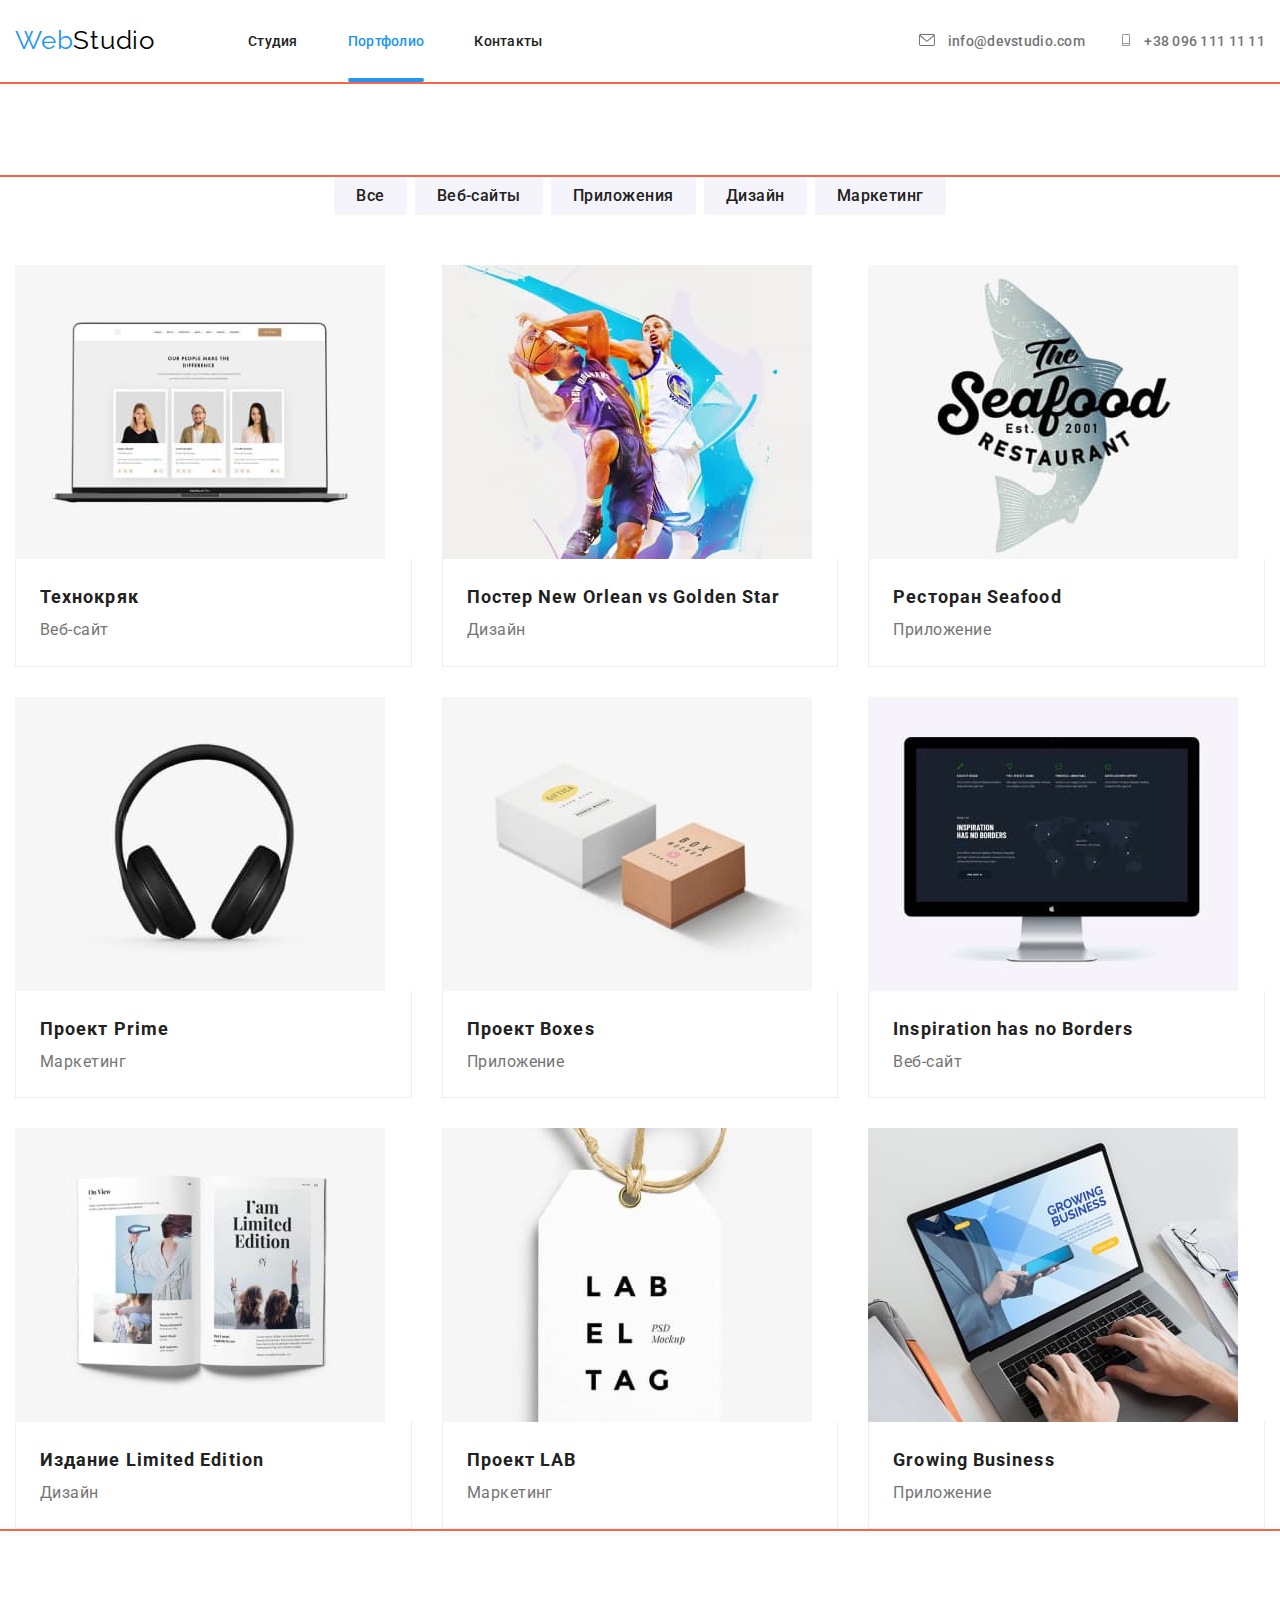
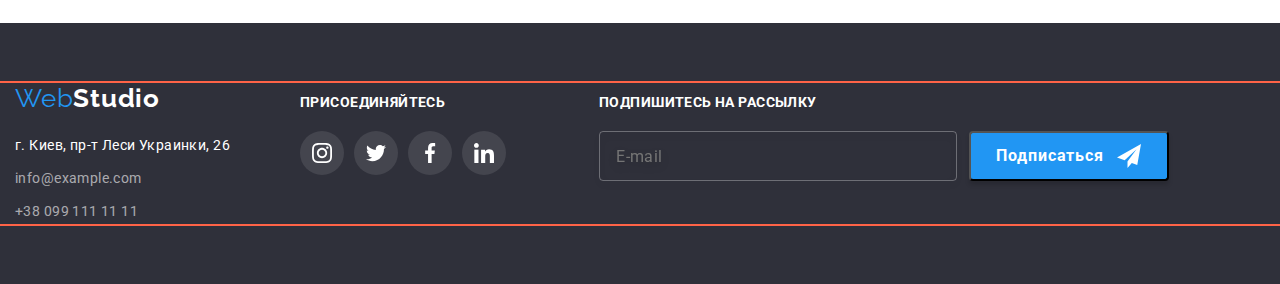
==== portfolio.html @ 78e44c78 "моб наша команда" ====
<!DOCTYPE html>
<html lang="ru">

<head>
    <meta charset="UTF-8">
    <meta http-equiv="X-UA-Compatible" content="IE=edge">
    <meta name="viewport" content="width=device-width, initial-scale=1.0">
    <title>Document</title>
    <link rel="preconnect" href="https://fonts.googleapis.com">
    <link rel="preconnect" href="https://fonts.gstatic.com" crossorigin>
    <link
        href="https://fonts.googleapis.com/css2?family=Raleway:wght@700&family=Roboto:wght@400;500;700;900&display=swap"
        rel="stylesheet">
    <link rel="stylesheet"
        href="https://cdnjs.cloudflare.com/ajax/libs/modern-normalize/1.1.0/modern-normalize.min.css">
    <link rel="stylesheet" href="./css/main.min.css">
</head>

<body>
    <!--Шапка с элементами навигации-->
    <header class="header">
        <!-----------------Шапка с элементами навигации-------------->
        <nav class="container">
            <a href="./index.html" class="logo-web header__logo-web link">Web<span
                    class="logo-studio header__logo-studio">Studio</span></a>
            <ul class="nav-menu list">
                <li class="nav-menu__item">
                    <a href="./index.html" class="nav-menu__link link">Студия</a>
                </li>
                <li class="nav-menu__item">
                    <a href="./portfolio.html" class="nav-menu__link link current">Портфолио</a>
                </li>
                <li class="nav-menu__item">
                    <a href="" class="nav-menu__link link">Контакты</a>
                </li>
            </ul>
    
            <div class="header-contacts">
    
                <a href="mailto:info@devstudio.com" class="header-contacts__mail link">
                    <svg class="header-contacts__icon" width="16" height="12">
                        <use href="./images/icons/symbol-defs.svg#icon-envelope">
                        </use>
                    </svg>
                    info@devstudio.com
                </a>
    
                <a href="tel:+380961111111" class="header-contacts__phone link">
                    <svg class="header-contacts__icon" width="16" height="12">
                        <use href="./images/icons/symbol-defs.svg#icon-phone-header">
                        </use>
                    </svg>+38 096 111 11 11
                </a>
            </div>
        </nav>
    
    </header>
    <main>
        <!-- Скрытый заголовок страницы portfolio -->
        <!-- <h1 class="portfolio-title"></h1> -->
        <!--Кнопки фильтров-->        
        <section class="portfolio">
            <div class="container">            
            <!-- Скрытый заголовок -->
            <!-- <h1 class="portfolio-title"></h1> -->
            <ul class="filter-buttons list">
                <li class="item"> <button class="filter-button" type="button">Все</button>
                </li>
                <li class="item">
                    <button class="filter-button" type="button">Веб-сайты</button>
                </li>
                <li class="item">
                    <button class="filter-button" type="button">Приложения</button>
                </li>
                <li class="item">
                    <button class="filter-button" type="button">Дизайн</button>
                </li>
                <li class="item">
                    <button class="filter-button" type="button">Маркетинг</button>
                </li>
            </ul>           
            <!-- Скрытый заголовок  -->
            <h1 class="portfolio-title"></h1>
            <ul class="our-projects list">
                <li class="item">
                    <div class="our-projects-wrap">
                        <a href=""><img class="image-of-project" src="./images/our-projects/project-1.jpg" alt="веб-сайт технокряк" width="370"
                            height="294"></a>
                        <p class="our-projects-cover-text">Ресурс предлагает комплексные предложения с разным уровнем функционала и сервисов. Все это позволит посетителю получить
                        исчерпывающие сведения о компании или частном лице.</p>    
                    </div>
                    <div class="project-sign">
                        <p class="our-project-name">Технокряк</p>
                        <p class="our-project-id">Веб-сайт</p>
                    </div>

                </li>
                <li class="item">
                    <div class="our-projects-wrap">
                    <a href=""><img class="image-of-project" src="./images/our-projects/project-2.jpg" alt="постер раздел дизайн" width="370"
                            height="294"></a>
                            <p class="our-projects-cover-text">Ресурс предлагает комплексные предложения с разным уровнем функционала и сервисов. Все это позволит посетителю получить
                        исчерпывающие сведения о компании или частном лице.</p>    
                    </div>
                    <div class="project-sign">
                        <p class="our-project-name">Постер New Orlean vs Golden Star</p>
                        <p class="our-project-id">Дизайн</p>
                    </div>

                </li>
                <li class="item">
                    <div class="our-projects-wrap">
                    <a href=""><img class="image-of-project" src="./images/our-projects/project-3.jpg" alt="ресторан си фуд раздел приложение"
                            width="370" height="294"></a>
                            <p class="our-projects-cover-text">Ресурс предлагает комплексные предложения с разным уровнем функционала и сервисов. Все это позволит посетителю получить
                        исчерпывающие сведения о компании или частном лице.</p>    
                    </div>
                    <div class="project-sign">
                        <p class="our-project-name">Ресторан Seafood</p>
                        <p class="our-project-id">Приложение</p>
                    </div>
                </li>
                <li class="item">
                    <div class="our-projects-wrap">
                    <a href=""><img class="image-of-project" src="./images/our-projects/project-4.jpg" alt="проект прайм раздел маркетинг"
                            width="370" height="294"></a>
                            <p class="our-projects-cover-text">Ресурс предлагает комплексные предложения с разным уровнем функционала и сервисов. Все это позволит посетителю получить
                        исчерпывающие сведения о компании или частном лице.</p>    
                    </div>
                    <div class="project-sign">
                        <p class="our-project-name">Проект Prime</p>
                        <p class="our-project-id">Маркетинг</p>
                    </div>

                </li>
                <li class="item">
                    <div class="our-projects-wrap">
                    <a href=""><img class="image-of-project" src="./images/our-projects/project-5.jpg" alt="проект боксез раздел приложение"
                            width="370" height="294"></a>
                            <p class="our-projects-cover-text">Ресурс предлагает комплексные предложения с разным уровнем функционала и сервисов. Все это позволит посетителю получить
                        исчерпывающие сведения о компании или частном лице.</p>    
                    </div>
                    <div class="project-sign">
                        <p class="our-project-name">Проект Boxes</p>
                        <p class="our-project-id">Приложение</p>
                    </div>

                </li>
                <li class="item">
                    <div class="our-projects-wrap">
                    <a href=""><img class="image-of-project" src="./images/our-projects/project-6.jpg" alt="вебсайт инпирэйшн хэз но бордерз"
                            width="370" height="294"></a>
                            <p class="our-projects-cover-text">Ресурс предлагает комплексные предложения с разным уровнем функционала и сервисов. Все это позволит посетителю получить
                        исчерпывающие сведения о компании или частном лице.</p>    
                    </div>
                    <div class="project-sign">
                        <p class="our-project-name">Inspiration has no Borders</p>
                        <p class="our-project-id">Веб-сайт</p>
                    </div>

                </li>
                <li class="item">
                    <div class="our-projects-wrap">
                    <a href=""><img class="image-of-project" src="./images/our-projects/project-7.jpg" alt="издание лимитед эдишн раздел дизайн"
                            width="370" height="294"></a>
                            <p class="our-projects-cover-text">Ресурс предлагает комплексные предложения с разным уровнем функционала и сервисов. Все это позволит посетителю получить
                        исчерпывающие сведения о компании или частном лице.</p>    
                    </div>
                    <div class="project-sign">
                        <p class="our-project-name">Издание Limited Edition</p>
                        <p class="our-project-id">Дизайн</p>
                    </div>

                </li>
                <li class="item">
                    <div class="our-projects-wrap">
                    <a href=""><img class="image-of-project" src="./images/our-projects/project-8.jpg" alt="проект лаб раздел маркетинг"
                            width="370" height="294"></a>
                            <p class="our-projects-cover-text">Ресурс предлагает комплексные предложения с разным уровнем функционала и сервисов. Все это позволит посетителю получить
                        исчерпывающие сведения о компании или частном лице.</p>    
                    </div>
                    <div class="project-sign">
                        <p class="our-project-name">Проект LAB</p>
                        <p class="our-project-id">Маркетинг</p>
                    </div>

                </li>
                <li class="item">
                    <div class="our-projects-wrap">
                    <a href=""><img class="image-of-project" src="./images/our-projects/project-9.jpg" alt="гроуинг бизнес раздел приложение"
                            width="370" height="294"></a>
                            <p class="our-projects-cover-text">Ресурс предлагает комплексные предложения с разным уровнем функционала и сервисов. Все это позволит посетителю получить
                        исчерпывающие сведения о компании или частном лице.</p>    
                    </div>
                    <div class="project-sign">
                        <p class="our-project-name">Growing Business</p>
                        <p class="our-project-id">Приложение</p>
                    </div>
                </li>
            </ul>
            </div>
            
        </section>
    </main>
    <footer>
    <!----------------Подвал---------------------------->
    <div class="footer">
        <div class="container">
            <ul class="footer-list list">
                <li class="first-footer-list">
                    <!-- ЛОГО ФУТЕР -->
                    <a href="./index.html" class="logo-web-footer link">Web<span class="logo-studio-foot">Studio</span></a>
                    <!--Адреса и контакты-->
                    <address class="adress">г. Киев, пр-т Леси Украинки, 26</address>
                    <div class="footer-contacts">
                        <a class="mail link" href="mailto:info@example.com">info@example.com</a>
                        <a class="phone link" href="tel:+380991111111">+38 099 111 11 11</a>
                    </div>
                </li>
                <li class="second-footer-list list">
                    <h3 class="second-footer-list-title">присоединяйтесь</h3>
                    <ul class="our-soc-links-list list">
                        <li class="our-soc-item">
                            <a href="" class="our-soc-link link">
                                <svg class="our-soc-icon" width="20" height="20">
                                    <use href="./images/icons/symbol-defs.svg#icon-instagram-2">
                                    </use>
                                </svg>
                            </a>
                        </li>
                        <li class="our-soc-item">
                            <a href="" class="our-soc-link link">
                                <svg class="our-soc-icon" width="20" height="20">
                                    <use href="./images/icons/symbol-defs.svg#icon-twitter-1">
                                    </use>
                                </svg>
                            </a>
                        </li>
                        <li class="our-soc-item">
                            <a href="" class="our-soc-link link">
                                <svg class="our-soc-icon" width="20" height="20">
                                    <use href="./images/icons/symbol-defs.svg#icon-facebook-1">
                                    </use>
                                </svg>
                            </a>
                        </li>
                        <li class="our-soc-item">
                            <a href="" class="our-soc-link link">
                                <svg class="our-soc-icon" width="20" height="20">
                                    <use href="./images/icons/symbol-defs.svg#icon-linkedin-1">
                                    </use>
                                </svg>
                            </a>
                        </li>
                    </ul>
                </li>
                <li class="email-footer">
                    <form class="form-email-footer">
                        <label class="form-email-footer-field">
                            <span class="form-emeil-label">Подпишитесь на рассылку</span>
                            <input type="e-mail" class="form-emeil-input" name="mail" placeholder="E-mail" />
                        </label>
                    </form>
                </li>
                <li class="submit-footer">
                    <form class="form-submit-footer">
                        <label class="form-submit-footer-lable">
                            <button type="submit" class="form-submit-btn">Подписаться</button>
                            <svg class="form-submit-footer-icon" width="24" height="24">
                                <use href="./images/icons/symbol-defs.svg#icon-icon-send">
                                </use>
                            </svg>
                        </label>
                    </form>
                </li>
    
            </ul>
        </div>
    </div>
    </footer>

    
</body>
        
        </html>
---- css/main.min.css ----
:root{--primary-text-color: #757575;--secondary-text-color: #212121;--tertiary-text-color: #ffffff;--accent-color: #2196f3;--timing-function: cubic-bezier(0.4, 0, 0.2, 1)}body{background-color:#fff;color:var(--primary-text-color);font-family:"Roboto",sans-serif}.list{list-style:none;padding:0px;margin:0px}.link{text-decoration:none}.container{width:100%;padding-left:15px;padding-right:15px;margin:0 auto;outline:2px solid tomato}.header{background-color:var(--tertiary-text-color);border-bottom:1px solid #ececec}.header .container{display:flex;align-items:center}.header__logo-web{padding-bottom:25px;padding-top:24px;color:var(--accent-color);font-family:Raleway;font-weight:700px;font-size:26px;line-height:1.19;letter-spacing:.03em}.header__logo-studio{padding-bottom:25px;padding-top:24px;color:#000;font-family:Raleway;font-weight:700px;font-size:26px;line-height:1.19;letter-spacing:.03em}.nav-menu{display:flex;margin-left:93px;padding-top:32px;padding-bottom:32px}.nav-menu .nav-menu__item:not(:last-child){margin-right:50px}.nav-menu .nav-menu__link{padding-top:32px;padding-bottom:32px}.nav-menu .link.current{color:var(--accent-color)}.nav-menu__link{transition-property:color;transition-duration:250ms;transition-timing-function:var(--timing-function);font-weight:500;font-size:14px;line-height:1.14;letter-spacing:.02em;color:var(--secondary-text-color)}.nav-menu__link:hover,.nav-menu__link:focus{color:var(--accent-color)}.link.current{position:relative}.link.current::after{content:"";position:absolute;display:block;left:0px;bottom:-1px;width:100%;height:4px;background-color:var(--accent-color);border-radius:2px}.header-contacts{margin-left:auto}.header-contacts .header-contacts__mail,.header-contacts .header-contacts__phone{transition-property:color;transition-duration:250ms;transition-timing-function:var(--timing-function);padding-top:32px;padding-bottom:32px;font-weight:500;font-size:14px;line-height:1.14;letter-spacing:.02em;color:var(--primary-text-color)}.header-contacts .header-contacts__mail:hover,.header-contacts .header-contacts__mail:focus,.header-contacts .header-contacts__phone:hover,.header-contacts .header-contacts__phone:focus{color:var(--accent-color)}.header-contacts__mail{margin-right:30px}.header-contacts__icon,.header-phone-icon{margin-right:10px;fill:currentColor}.hero{max-width:1600px;margin:0 auto;padding-top:200px;padding-bottom:200px;text-align:center;background-color:#2f303a;background-image:linear-gradient(rgba(47, 48, 58, 0.4), rgba(47, 48, 58, 0.4)),url(../images/hero/hero-bg.jpg);background-position:center;background-repeat:no-repeat;background-size:cover}.hero__title{color:var(--tertiary-text-color);font-weight:900;font-size:44px;line-height:1.36;letter-spacing:.06em;text-transform:uppercase;margin-top:0px;margin-bottom:30px}.hero__button{transition-property:background-color;transition-duration:250ms;transition-timing-function:var(--timing-function);display:inline-block;padding:10px 32px;background-color:var(--accent-color);color:var(--tertiary-text-color);font-weight:700;font-size:16px;line-height:1.88;cursor:pointer;border:1px solid rgba(0,0,0,0);text-align:center;letter-spacing:.06em;min-width:200px;height:50px;border-radius:4px}.hero__button:hover,.hero__button:focus{background-color:#188ce8}.features{padding-top:94px;padding-bottom:94px}.feature{display:flex;width:270px;height:120px;align-items:center;justify-content:center;background-color:#f5f4fa;border-radius:4px}.features__title{margin-top:0px;margin-bottom:0px}.each-feature__title{color:var(--secondary-text-color);font-weight:700;font-size:14px;line-height:1.14;letter-spacing:.03em;text-transform:uppercase;margin-bottom:10px;margin-top:30px}.features-menu{display:flex}.features-menu .features-menu__item{width:270px}.features-menu .features-menu__item:not(:last-child){margin-right:30px}.each-feature__item{font-size:14px;line-height:1.71;letter-spacing:.03em;margin-bottom:0px;margin-top:0px}.what-are-we-doing{text-align:center;padding-bottom:94px}.what-are-we-doing-title{color:var(--secondary-text-color);font-weight:700;font-size:36px;line-height:1.17;letter-spacing:.03em;margin-top:0px;margin-bottom:50px}.what-are-we-doing-list{display:flex}.what-are-we-doing-list .item:not(:last-child){margin-right:30px}.what-are-we-doing-image{display:block}.what-are-we-doing-wrap{position:relative}.what-are-we-doing-sign{position:absolute;margin-bottom:0px;margin-top:0px;left:0;bottom:0;align-items:center;padding-top:27px;padding-bottom:27px;font-weight:700;font-size:14px;line-height:1.14;text-align:center;letter-spacing:.03em;text-transform:uppercase;background-color:rgba(47,48,58,.8);width:100%;height:70px;color:var(--tertiary-text-color)}.our-team{text-align:center;background-color:#f5f4fa;padding-bottom:60px;padding-top:60px}.our-team-title,.regular-clients-title{color:var(--secondary-text-color);font-weight:700;font-size:28px;line-height:1.18;letter-spacing:.03em;margin-top:0px;margin-bottom:30px}.team-image{display:block;max-width:100%;height:100%;width:100%}.our-team-list .item{box-shadow:0px 1px 3px rgba(0,0,0,.12),0px 1px 1px rgba(0,0,0,.14),0px 2px 1px rgba(0,0,0,.2);border-radius:0px 0px 4px 4px}.our-team-list .item:not(:last-child){margin-bottom:30px}.our-team-sign{padding-top:30px;padding-bottom:24px;background-color:var(--tertiary-text-color);border-radius:0px 0px 4px 4px}.our-team-name{color:var(--secondary-text-color);font-weight:500;font-size:16px;line-height:1.19;letter-spacing:.03em;margin-top:0px;margin-bottom:10px}.our-team-spec{font-size:16px;line-height:1.19;letter-spacing:.03em;margin-top:0px;margin-bottom:9px}.team-spec-soc-list{display:flex;justify-content:center}.team-spec-soc-item+.team-spec-soc-item{margin-left:10px}.team-spec-soc-link{transition-property:background-color;transition-duration:250ms;transition-timing-function:var(--timing-function);display:flex;align-items:center;justify-content:center;width:44px;height:44px;border-radius:50%}.team-spec-soc-link .team-spec-soc-icon{transition-property:fill;transition-duration:250ms;transition-timing-function:var(--timing-function)}.team-spec-soc-icon{fill:#afb1b8}.team-spec-soc-link:hover,.team-spec-soc-link:focus{background-color:var(--accent-color)}.team-spec-soc-link:hover .team-spec-soc-icon,.team-spec-soc-link:hover .team-spec-soc-icon,.team-spec-soc-link:focus .team-spec-soc-icon,.team-spec-soc-link:focus .team-spec-soc-icon{fill:var(--tertiary-text-color)}.regular-clients{text-align:center;padding-bottom:94px;padding-top:94px}.regular-clients-list{display:flex;justify-content:center}.regular-clients-link{transition-property:border-color;transition-duration:250ms;transition-timing-function:var(--timing-function);display:flex;align-items:center;justify-content:center;color:#afb1b8;border:1px solid #afb1b8;border-radius:4px;width:170px;height:92px}.regular-clients-link .regular-clients-icon{transition-property:fill;transition-duration:250ms;transition-timing-function:var(--timing-function)}.regular-clients-item+.regular-clients-item{margin-left:30px}.regular-clients-icon{fill:#afb1b8}.regular-clients-link:hover,.regular-clients-link:focus{cursor:pointer;border-color:var(--accent-color)}.regular-clients-link:hover .regular-clients-icon,.regular-clients-link:hover .regular-clients-icon,.regular-clients-link:focus .regular-clients-icon,.regular-clients-link:focus .regular-clients-icon{fill:var(--accent-color)}.footer{background-color:#2f303a;padding-top:60px;padding-bottom:60px}.footer-list{display:flex}.logo-web-footer{color:var(--accent-color);font-family:Raleway;font-weight:700px;font-size:26px;line-height:1.19;letter-spacing:.03em}.logo-studio-foot{color:var(--tertiary-text-color);font-family:"Raleway";font-weight:700;font-size:26px;line-height:1.19;letter-spacing:.03em}.first-footer-list{margin-right:70px}.adress{color:var(--tertiary-text-color);font-style:normal;font-size:14px;line-height:1.71;letter-spacing:.03em;margin-top:20px;margin-bottom:9px}.footer-contacts{display:flex;flex-direction:column}.footer-contacts .mail,.footer-contacts .phone{transition-property:color;transition-duration:250ms;transition-timing-function:var(--timing-function);font-size:14px;line-height:1.71;letter-spacing:.03em;color:rgba(255,255,255,.6)}.footer-contacts .mail:hover,.footer-contacts .mail:focus,.footer-contacts .phone:hover,.footer-contacts .phone:focus{color:var(--accent-color)}.mail{margin-bottom:9px}.second-footer-list-title{color:var(--tertiary-text-color);font-weight:700;font-size:14px;line-height:1.14;letter-spacing:.03em;text-transform:uppercase;margin-top:12px;margin-bottom:20px}.our-soc-links-list{display:flex}.our-soc-link{transition-property:background-color;transition-duration:250ms;transition-timing-function:var(--timing-function);display:flex;width:44px;height:44px;border-radius:50%;background-color:rgba(255,255,255,.1);align-items:center;justify-content:center}.our-soc-link:hover,.our-soc-link:focus{background-color:var(--accent-color)}.our-soc-item+.our-soc-item{margin-left:10px}.our-soc-icon{fill:var(--tertiary-text-color)}.form-email-footer-field{display:flex;flex-direction:column}.form-emeil-label{font-weight:700;font-size:14px;line-height:1.14;letter-spacing:.03em;text-transform:uppercase;margin-top:12px;margin-left:93px;margin-bottom:20px;color:var(--tertiary-text-color)}.form-emeil-input{margin-left:93px;padding-left:16px;width:358px;height:50px;border:1px solid rgba(255,255,255,.3);font-size:16px;line-height:1.25;align-items:center;letter-spacing:.03em;color:rgba(255,255,255,.6);filter:drop-shadow(0px 4px 4px rgba(0, 0, 0, 0.15));border-radius:4px;background-color:rgba(0,0,0,0)}.form-submit-footer-lable{position:relative;display:flex}.form-submit-btn{margin-top:48px;margin-left:12px;width:200px;height:50px;font-weight:700;font-size:16px;line-height:1.88;padding-left:0;padding-right:38px;letter-spacing:.06em;color:var(--tertiary-text-color);background:var(--accent-color);box-shadow:0px 4px 4px rgba(0,0,0,.15);border-radius:4px;outline:rgba(0,0,0,0)}.form-submit-footer-icon{position:absolute;bottom:13px;right:28px;align-items:center}.portfolio{padding-top:94px;padding-bottom:94px}.portfolio-title{margin-top:0px;margin-bottom:50px}button{font:inherit}.filter-buttons{display:flex;justify-content:center}.filter-buttons .item:not(:last-child){margin-right:8px}.filter-button{transition-property:background-color,box-shadow;transition-duration:250ms;transition-timing-function:var(--timing-function);padding-left:22px;padding-right:22px;height:38px;cursor:pointer;font-weight:500;font-size:16px;line-height:1.62;text-align:center;letter-spacing:.03em;color:var(--secondary-text-color);background:#f5f4fa;border-radius:4px;border:0}.filter-button:hover,.filter-button:focus{color:var(--tertiary-text-color);background-color:var(--accent-color);box-shadow:0px 3px 1px rgba(0,0,0,.1),0px 1px 2px rgba(0,0,0,.08),0px 2px 2px rgba(0,0,0,.12)}.our-projects{display:flex;flex-wrap:wrap}.our-projects .item{transition-property:box-shadow;transition-duration:250ms;transition-timing-function:var(--timing-function);width:calc((100% - 60px)/3);margin-right:30px;margin-bottom:30px;cursor:pointer}.our-projects .item:nth-child(3n){margin-right:0px}.our-projects .item:nth-last-child(-n+3){margin-bottom:0px}.our-projects .item:hover{box-shadow:0px 1px 1px rgba(0,0,0,.12),0px 4px 4px rgba(0,0,0,.06),1px 4px 6px rgba(0,0,0,.16)}.our-projects .item:hover .our-projects-cover-text{transform:translateY(0)}.image-of-project{display:block}.our-projects-wrap{display:flex;position:relative;overflow:hidden}.our-projects-cover-text{position:absolute;width:100%;height:100%;top:0px;left:0px;margin-top:0px;margin-bottom:0px;padding:63px 24px;font-size:18px;line-height:1.56;letter-spacing:.03em;color:var(--tertiary-text-color);background-color:rgba(33,150,243,.9);transform:translateY(100%);transition:transform 250ms var(--timing-function)}.project-sign{padding-top:20px;padding-right:24px;padding-bottom:20px;padding-left:24px;border-right:1px solid #eee;border-bottom:1px solid #eee;border-left:1px solid #eee}.our-project-name{margin-top:0px;margin-bottom:0px;color:var(--secondary-text-color);font-weight:700;font-size:18px;line-height:2;letter-spacing:.06em}.our-project-id{margin-top:0px;margin-bottom:0px;font-size:16px;line-height:1.89;letter-spacing:.03em}.modal-close{position:absolute;top:8px;right:8px;display:flex;align-items:center;justify-content:center;width:30px;height:30px;border-radius:50%;border:1px solid rgba(0,0,0,.1);background-color:var(--tertiary-text-color)}.modal-close:hover,.modal-close:focus{fill:var(--accent-color)}.modal-bcg{position:fixed;top:0;width:100%;height:100%;background:rgba(0,0,0,.2);opacity:1;transition:opacity 250ms,visibility 250ms var(--timing-function)}.modal{position:absolute;top:50%;left:50%;transform:translate(-50%, -50%) scale(1);width:528px;min-height:581px;background:var(--tertiary-text-color);box-shadow:0px 1px 3px rgba(0,0,0,.12),0px 1px 1px rgba(0,0,0,.14),0px 2px 1px rgba(0,0,0,.2);border-radius:4px;transition:transform 250ms}.modal-title{margin:40px 40px 12px 40px;font-weight:700;font-size:20px;line-height:1.15;text-align:center;letter-spacing:.03em;color:#212121}textarea{resize:none}.modal-form-inputs{display:flex;flex-direction:column;width:448px;height:342px;margin-left:auto;margin-right:auto}.modal-form-inputs .modal-form-field:nth-child(-n+3){margin-bottom:10px}.input-wrap{position:relative}.modal-form-label{display:block;font-size:12px;line-height:1.17;letter-spacing:.01em;margin-bottom:4px}.modal-form-input{padding-left:42px;width:100%;height:40px;border:1px solid rgba(33,33,33,.2);background-color:rgba(0,0,0,0);border-radius:4px;outline:none}.modal-form-input:focus,.modal-form-input:focus+.modal-icon{border-color:var(--accent-color);fill:var(--accent-color)}.modal-form-coment{display:block;margin-bottom:4px;font-size:12px;line-height:1.17;letter-spacing:.01em}.modal-text-area{width:100%;height:120px;border:1px solid rgba(33,33,33,.2);border-radius:4px;outline:none}.modal-text-area:focus{border-color:var(--accent-color)}.modal-text-area::placeholder{font-size:12px;line-height:14px;letter-spacing:.01em;padding:12px 16px;color:rgba(117,117,117,.5)}.modal-icon{position:absolute;left:12px;top:50%;transform:translateY(-50%)}.modal-form-check{margin-left:auto;margin-right:auto;margin-top:20px;margin-bottom:30px}.modal-form-agree{display:flex;align-items:center;font-size:14px;line-height:1.71;letter-spacing:.03em}.modal-form-agree::before{content:" ";display:inline-block;align-items:center;width:16px;height:15px;border:2px solid;border-color:#212121;border-radius:3px;margin-right:7px}.modal-form-check-input{appearance:none;position:absolute}.modal-form-check-input:checked+.modal-form-agree::before{border-color:var(--accent-color);background-color:var(--accent-color);background-image:url("../images/icons/Vector.svg");background-size:contain;background-origin:border-box}.treaty-link{color:var(--accent-color);text-decoration:underline}.button-submit{display:block;margin-left:auto;margin-right:auto}.modal-form-submit-btn{transition-property:background-color;transition-duration:250ms;transition-timing-function:var(--timing-function);display:inline-block;padding:10px 55px;min-width:200px;height:50px;background-color:var(--accent-color);color:var(--tertiary-text-color);font-weight:700;font-size:16px;line-height:1.88;cursor:pointer;border:1px solid rgba(0,0,0,0);text-align:center;letter-spacing:.06em;border-radius:4px}.modal-form-submit-btn:hover,.modal-form-submit-btn:focus{background-color:#188ce8;box-shadow:0px 4px 4px rgba(0,0,0,.15)}.is-hidden{opacity:0;pointer-events:none;visibility:hidden}.modal-bcg.is-hidden .modal{transform:translate(-50%, -50%) scale(1.3)}/*# sourceMappingURL=main.min.css.map */
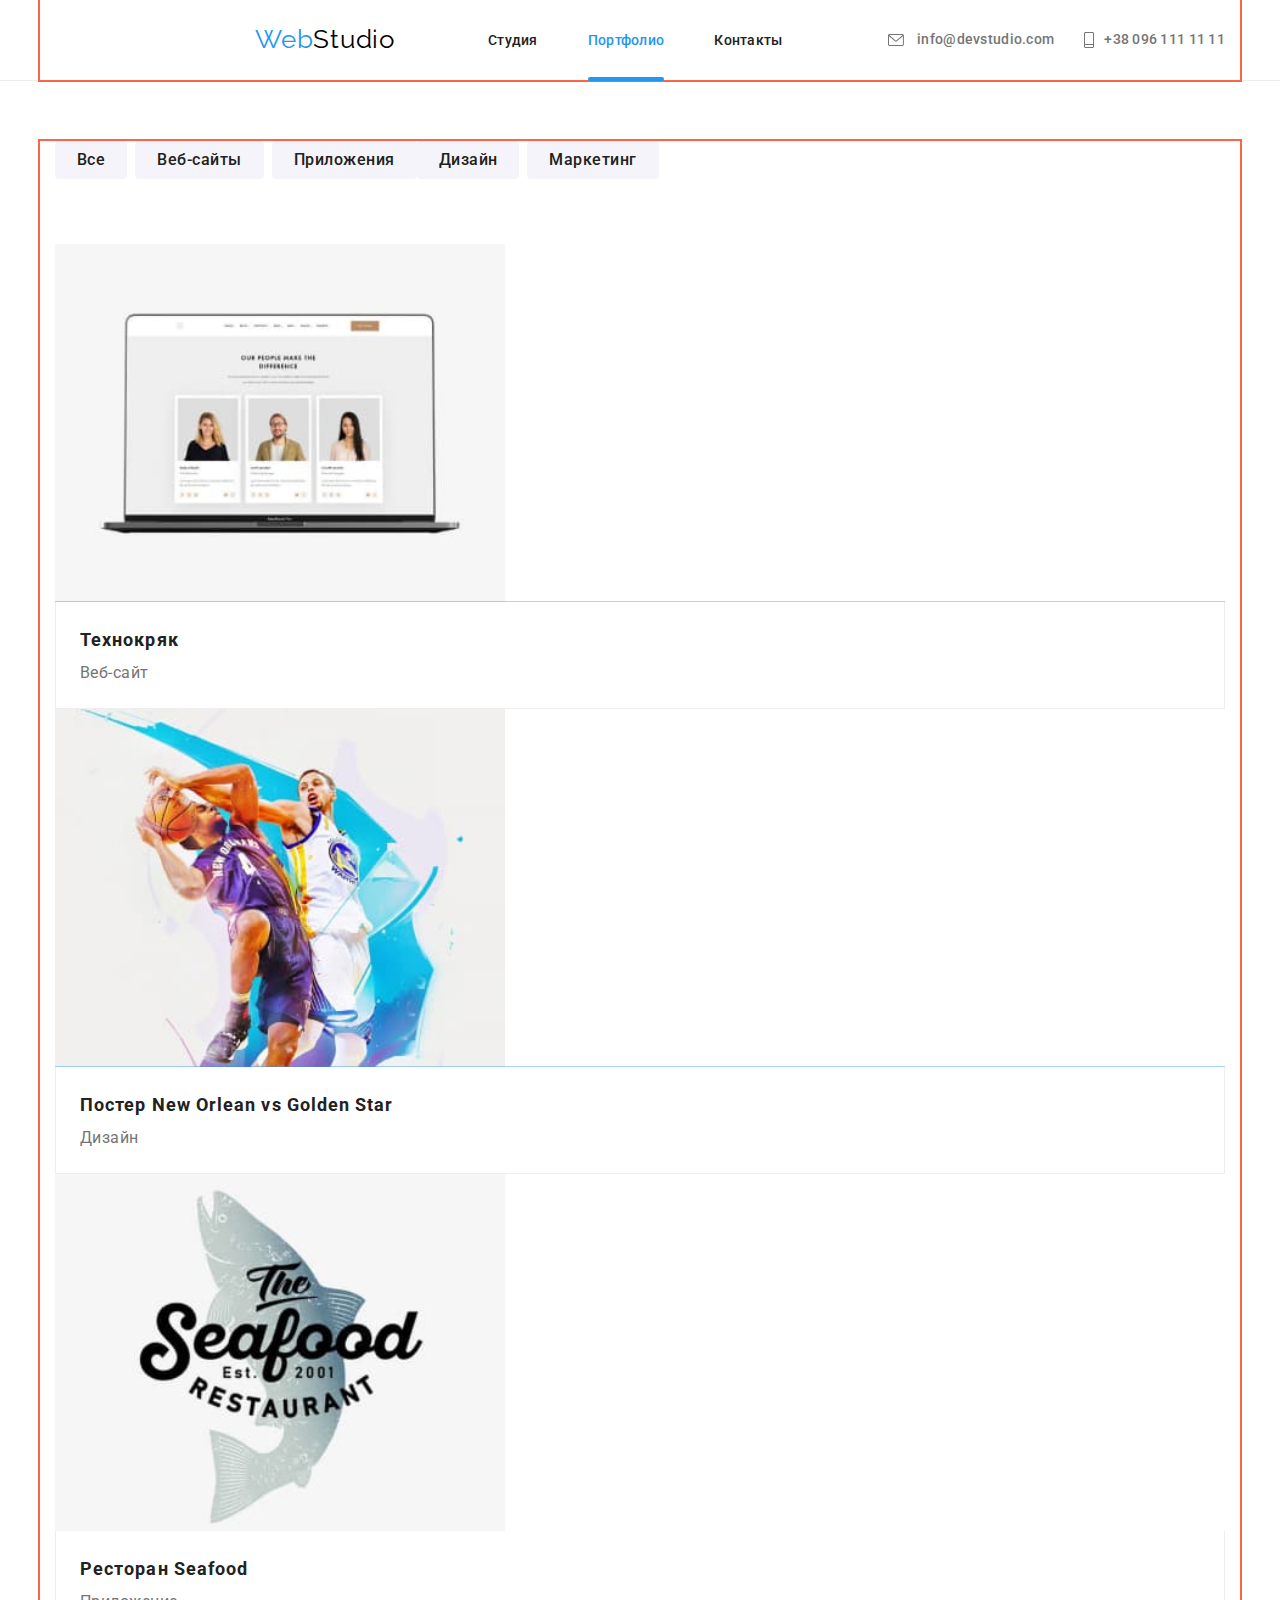
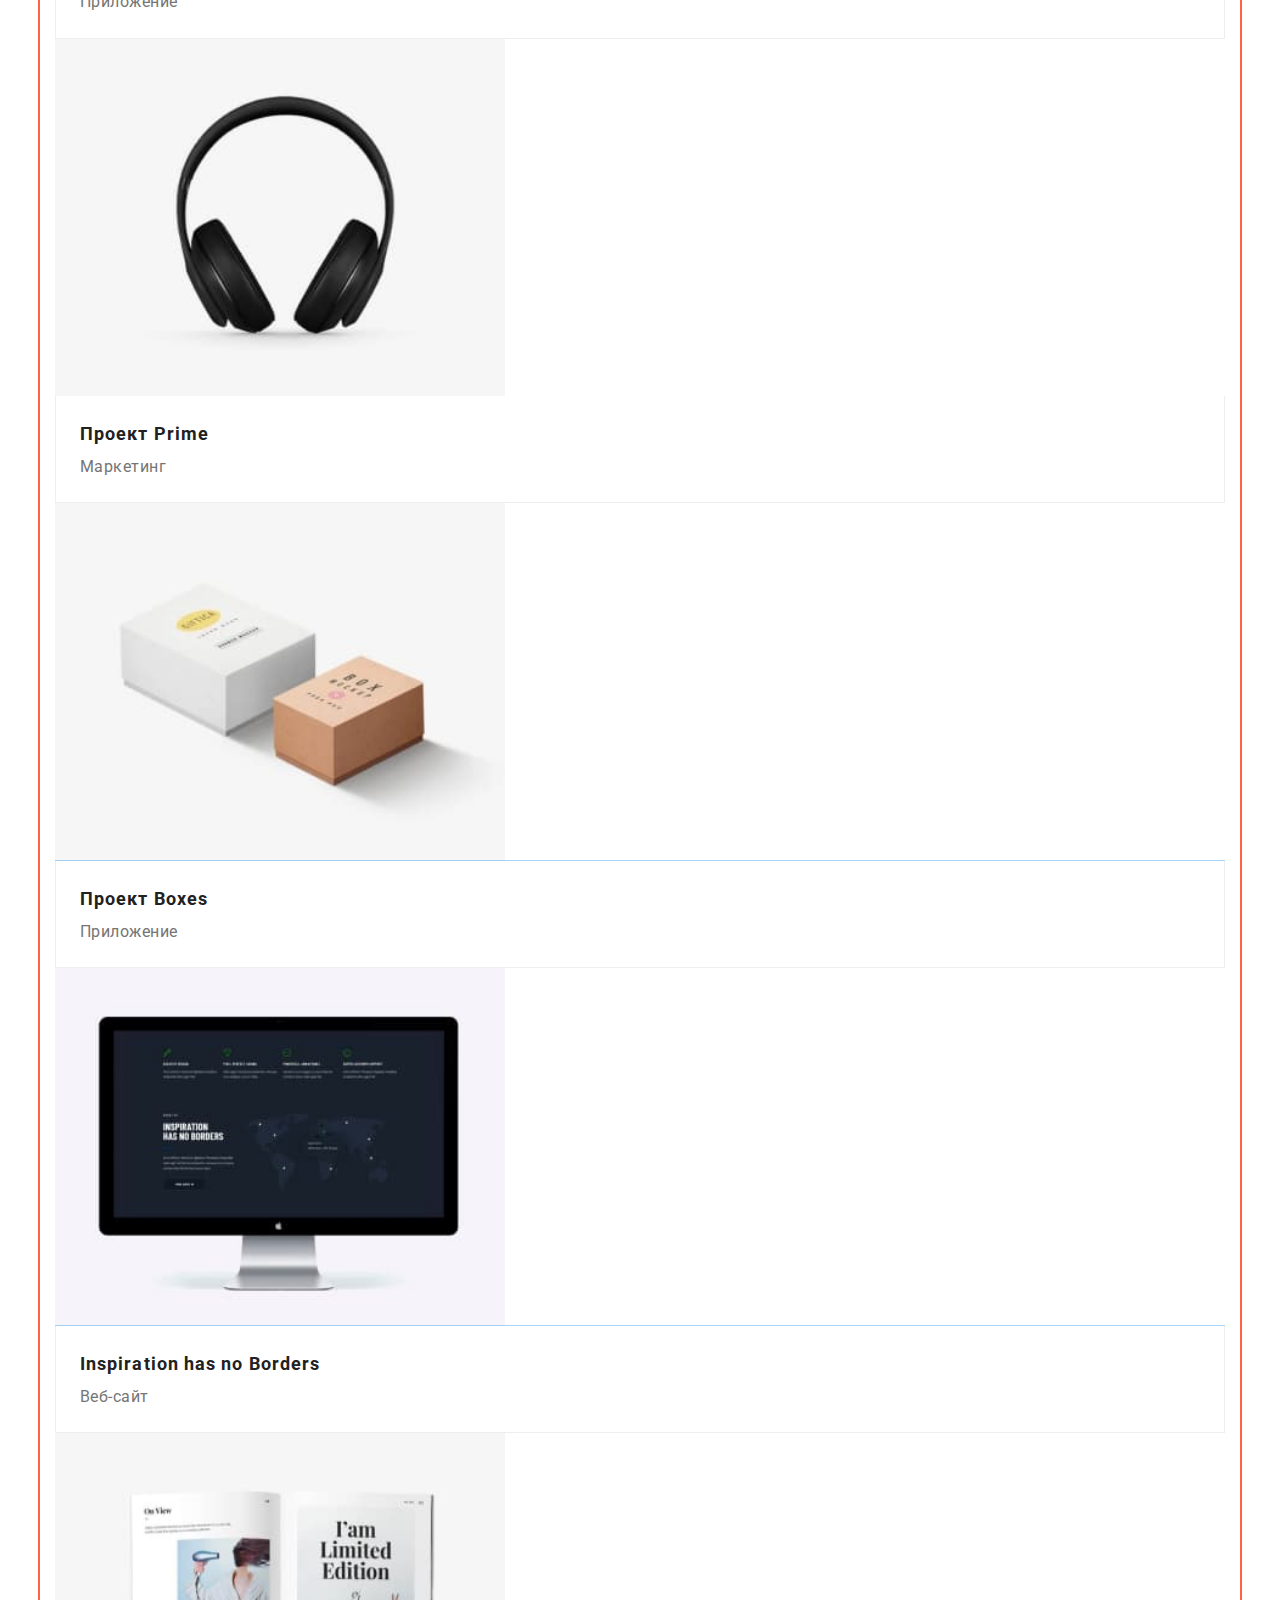
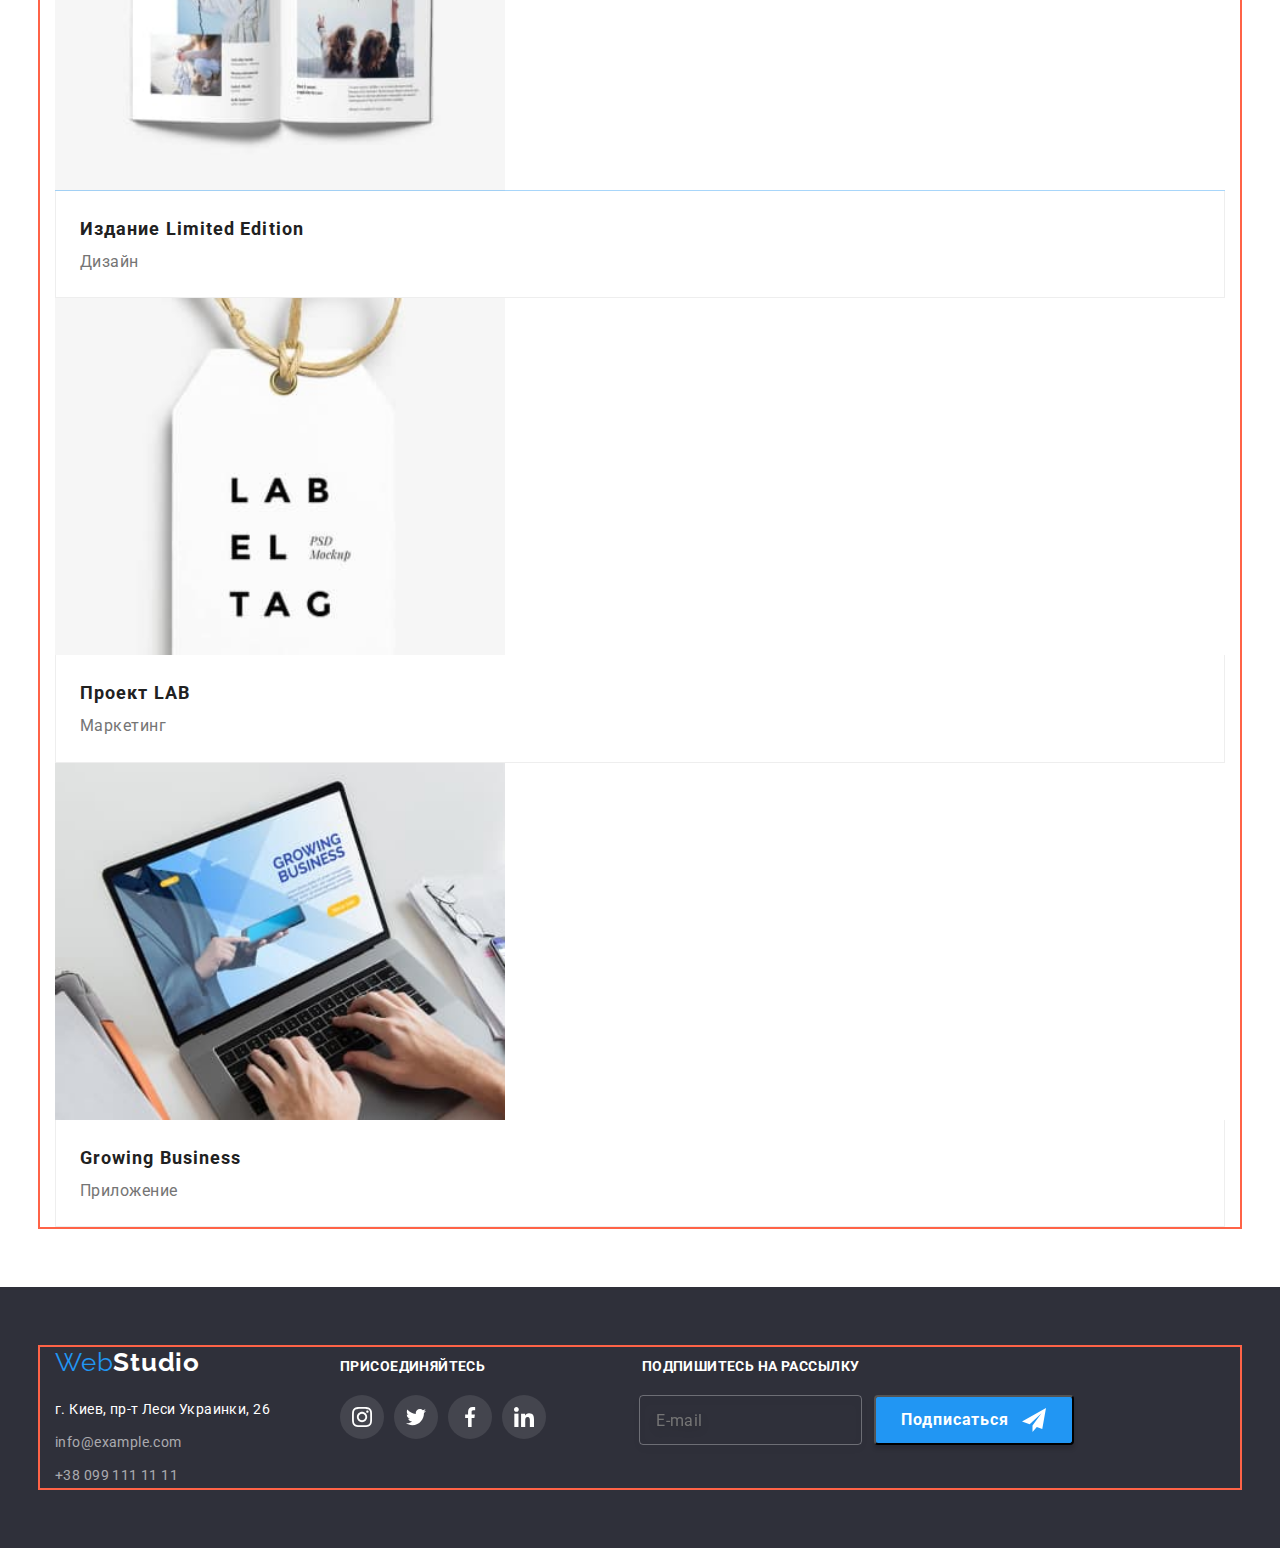
==== commit 5bdac2f8: "осталось портфолио таблет и деск и все картинки" ====
--- a/portfolio.html
+++ b/portfolio.html
@@ -1,285 +1,458 @@
 <!DOCTYPE html>
 <html lang="ru">
+  <head>
+    <meta charset="UTF-8" />
+    <meta http-equiv="X-UA-Compatible" content="IE=edge" />
+    <meta name="viewport" content="width=device-width, initial-scale=1.0" />
+    <title>Document</title>
+    <link rel="preconnect" href="https://fonts.googleapis.com" />
+    <link rel="preconnect" href="https://fonts.gstatic.com" crossorigin />
+    <link
+      href="https://fonts.googleapis.com/css2?family=Raleway:wght@700&family=Roboto:wght@400;500;700;900&display=swap"
+      rel="stylesheet"
+    />
+    <link
+      rel="stylesheet"
+      href="https://cdnjs.cloudflare.com/ajax/libs/modern-normalize/1.1.0/modern-normalize.min.css"
+    />
+    <link rel="stylesheet" href="./css/main.min.css" />
+  </head>
 
-<head>
-    <meta charset="UTF-8">
-    <meta http-equiv="X-UA-Compatible" content="IE=edge">
-    <meta name="viewport" content="width=device-width, initial-scale=1.0">
-    <title>Document</title>
-    <link rel="preconnect" href="https://fonts.googleapis.com">
-    <link rel="preconnect" href="https://fonts.gstatic.com" crossorigin>
-    <link
-        href="https://fonts.googleapis.com/css2?family=Raleway:wght@700&family=Roboto:wght@400;500;700;900&display=swap"
-        rel="stylesheet">
-    <link rel="stylesheet"
-        href="https://cdnjs.cloudflare.com/ajax/libs/modern-normalize/1.1.0/modern-normalize.min.css">
-    <link rel="stylesheet" href="./css/main.min.css">
-</head>
-
-<body>
+  <body>
     <!--Шапка с элементами навигации-->
     <header class="header">
-        <!-----------------Шапка с элементами навигации-------------->
-        <nav class="container">
-            <a href="./index.html" class="logo-web header__logo-web link">Web<span
-                    class="logo-studio header__logo-studio">Studio</span></a>
-            <ul class="nav-menu list">
-                <li class="nav-menu__item">
-                    <a href="./index.html" class="nav-menu__link link">Студия</a>
-                </li>
-                <li class="nav-menu__item">
-                    <a href="./portfolio.html" class="nav-menu__link link current">Портфолио</a>
-                </li>
-                <li class="nav-menu__item">
-                    <a href="" class="nav-menu__link link">Контакты</a>
-                </li>
+      <nav class="container">
+        <a href="./index.html" class="header__logo-web link"
+          >Web<span class="header__logo-studio">Studio</span></a
+        >
+        <button type="button" class="mob-menu-open">
+          <svg class="mob-open-icon" width="40" height="40">
+            <use href="./images/icons/symbol-defs.svg#icon-menu_40px"></use>
+          </svg>
+        </button>
+
+        <ul class="nav-menu list">
+          <li class="nav-menu__item">
+            <a href="./index.html" class="nav-menu__link link">Студия</a>
+          </li>
+          <li class="nav-menu__item">
+            <a href="./portfolio.html" class="nav-menu__link link current"
+              >Портфолио</a
+            >
+          </li>
+          <li class="nav-menu__item">
+            <a href="" class="nav-menu__link link">Контакты</a>
+          </li>
+        </ul>
+
+        <div class="header-contacts">
+          <a
+            href="mailto:info@devstudio.com"
+            class="header-contacts__mail link"
+          >
+            <svg class="header-contacts__mail-icon">
+              <use href="./images/icons/symbol-defs.svg#icon-envelope"></use>
+            </svg>
+            info@devstudio.com
+          </a>
+
+          <a href="tel:+380961111111" class="header-contacts__phone link">
+            <svg class="header-contacts__phone-icon">
+              <use
+                href="./images/icons/symbol-defs.svg#icon-phone-header"
+              ></use></svg
+            >+38 096 111 11 11
+          </a>
+        </div>
+      </nav>
+
+      <div class="mob-menu is-hidden">
+        <div class="mob-container">
+          <div class="mob-menu-top">
+            <button type="button" class="mob-menu-close">
+              <svg class="mob-close-icon" width="40" height="40">
+                <use
+                  href="./images/icons/symbol-defs.svg#icon-close_40px"
+                ></use>
+              </svg>
+            </button>
+            <ul class="mob-nav-menu list">
+              <li class="mob-nav-menu__item">
+                <a href="./index.html" class="mob-nav-menu__link link"
+                  >Студия</a
+                >
+              </li>
+              <li class="mob-nav-menu__item">
+                <a
+                  href="./portfolio.html"
+                  class="mob-nav-menu__link link current"
+                  >Портфолио</a
+                >
+              </li>
+              <li class="mob-nav-menu__item">
+                <a href="" class="mob-nav-menu__link link">Контакты</a>
+              </li>
             </ul>
-    
-            <div class="header-contacts">
-    
-                <a href="mailto:info@devstudio.com" class="header-contacts__mail link">
-                    <svg class="header-contacts__icon" width="16" height="12">
-                        <use href="./images/icons/symbol-defs.svg#icon-envelope">
-                        </use>
-                    </svg>
-                    info@devstudio.com
-                </a>
-    
-                <a href="tel:+380961111111" class="header-contacts__phone link">
-                    <svg class="header-contacts__icon" width="16" height="12">
-                        <use href="./images/icons/symbol-defs.svg#icon-phone-header">
-                        </use>
-                    </svg>+38 096 111 11 11
-                </a>
+          </div>
+          <div class="mob-menu-bottom">
+            <div class="mob-header-contacts">
+              <a
+                href="tel:+380961111111"
+                class="mob-header-contacts__phone link"
+              >
+                +38 096 111 11 11</a
+              >
+              <a
+                href="mailto:info@devstudio.com"
+                class="mob-header-contacts__mail link"
+              >
+                info@devstudio.com</a
+              >
             </div>
-        </nav>
-    
+            <ul class="mob-soc-menu-list list">
+              <li class="mob-soc-item__item">
+                <a href="" class="mob-soc-menu__link link">Instagram</a>
+              </li>
+              <li class="mob-soc-item__item">
+                <a href="" class="mob-soc-menu__link link">Twitter</a>
+              </li>
+              <li class="mob-soc-item__item">
+                <a href="" class="mob-soc-menu__link link">Facebook</a>
+              </li>
+              <li class="mob-soc-item__item">
+                <a href="" class="mob-soc-menu__link link">LinkedIn</a>
+              </li>
+            </ul>
+          </div>
+        </div>
+      </div>
     </header>
     <main>
-        <!-- Скрытый заголовок страницы portfolio -->
-        <!-- <h1 class="portfolio-title"></h1> -->
-        <!--Кнопки фильтров-->        
-        <section class="portfolio">
-            <div class="container">            
-            <!-- Скрытый заголовок -->
-            <!-- <h1 class="portfolio-title"></h1> -->
-            <ul class="filter-buttons list">
-                <li class="item"> <button class="filter-button" type="button">Все</button>
-                </li>
-                <li class="item">
-                    <button class="filter-button" type="button">Веб-сайты</button>
-                </li>
-                <li class="item">
-                    <button class="filter-button" type="button">Приложения</button>
-                </li>
-                <li class="item">
-                    <button class="filter-button" type="button">Дизайн</button>
-                </li>
-                <li class="item">
-                    <button class="filter-button" type="button">Маркетинг</button>
-                </li>
-            </ul>           
-            <!-- Скрытый заголовок  -->
-            <h1 class="portfolio-title"></h1>
-            <ul class="our-projects list">
-                <li class="item">
-                    <div class="our-projects-wrap">
-                        <a href=""><img class="image-of-project" src="./images/our-projects/project-1.jpg" alt="веб-сайт технокряк" width="370"
-                            height="294"></a>
-                        <p class="our-projects-cover-text">Ресурс предлагает комплексные предложения с разным уровнем функционала и сервисов. Все это позволит посетителю получить
-                        исчерпывающие сведения о компании или частном лице.</p>    
-                    </div>
-                    <div class="project-sign">
-                        <p class="our-project-name">Технокряк</p>
-                        <p class="our-project-id">Веб-сайт</p>
-                    </div>
-
-                </li>
-                <li class="item">
-                    <div class="our-projects-wrap">
-                    <a href=""><img class="image-of-project" src="./images/our-projects/project-2.jpg" alt="постер раздел дизайн" width="370"
-                            height="294"></a>
-                            <p class="our-projects-cover-text">Ресурс предлагает комплексные предложения с разным уровнем функционала и сервисов. Все это позволит посетителю получить
-                        исчерпывающие сведения о компании или частном лице.</p>    
-                    </div>
-                    <div class="project-sign">
-                        <p class="our-project-name">Постер New Orlean vs Golden Star</p>
-                        <p class="our-project-id">Дизайн</p>
-                    </div>
-
-                </li>
-                <li class="item">
-                    <div class="our-projects-wrap">
-                    <a href=""><img class="image-of-project" src="./images/our-projects/project-3.jpg" alt="ресторан си фуд раздел приложение"
-                            width="370" height="294"></a>
-                            <p class="our-projects-cover-text">Ресурс предлагает комплексные предложения с разным уровнем функционала и сервисов. Все это позволит посетителю получить
-                        исчерпывающие сведения о компании или частном лице.</p>    
-                    </div>
-                    <div class="project-sign">
-                        <p class="our-project-name">Ресторан Seafood</p>
-                        <p class="our-project-id">Приложение</p>
-                    </div>
-                </li>
-                <li class="item">
-                    <div class="our-projects-wrap">
-                    <a href=""><img class="image-of-project" src="./images/our-projects/project-4.jpg" alt="проект прайм раздел маркетинг"
-                            width="370" height="294"></a>
-                            <p class="our-projects-cover-text">Ресурс предлагает комплексные предложения с разным уровнем функционала и сервисов. Все это позволит посетителю получить
-                        исчерпывающие сведения о компании или частном лице.</p>    
-                    </div>
-                    <div class="project-sign">
-                        <p class="our-project-name">Проект Prime</p>
-                        <p class="our-project-id">Маркетинг</p>
-                    </div>
-
-                </li>
-                <li class="item">
-                    <div class="our-projects-wrap">
-                    <a href=""><img class="image-of-project" src="./images/our-projects/project-5.jpg" alt="проект боксез раздел приложение"
-                            width="370" height="294"></a>
-                            <p class="our-projects-cover-text">Ресурс предлагает комплексные предложения с разным уровнем функционала и сервисов. Все это позволит посетителю получить
-                        исчерпывающие сведения о компании или частном лице.</p>    
-                    </div>
-                    <div class="project-sign">
-                        <p class="our-project-name">Проект Boxes</p>
-                        <p class="our-project-id">Приложение</p>
-                    </div>
-
-                </li>
-                <li class="item">
-                    <div class="our-projects-wrap">
-                    <a href=""><img class="image-of-project" src="./images/our-projects/project-6.jpg" alt="вебсайт инпирэйшн хэз но бордерз"
-                            width="370" height="294"></a>
-                            <p class="our-projects-cover-text">Ресурс предлагает комплексные предложения с разным уровнем функционала и сервисов. Все это позволит посетителю получить
-                        исчерпывающие сведения о компании или частном лице.</p>    
-                    </div>
-                    <div class="project-sign">
-                        <p class="our-project-name">Inspiration has no Borders</p>
-                        <p class="our-project-id">Веб-сайт</p>
-                    </div>
-
-                </li>
-                <li class="item">
-                    <div class="our-projects-wrap">
-                    <a href=""><img class="image-of-project" src="./images/our-projects/project-7.jpg" alt="издание лимитед эдишн раздел дизайн"
-                            width="370" height="294"></a>
-                            <p class="our-projects-cover-text">Ресурс предлагает комплексные предложения с разным уровнем функционала и сервисов. Все это позволит посетителю получить
-                        исчерпывающие сведения о компании или частном лице.</p>    
-                    </div>
-                    <div class="project-sign">
-                        <p class="our-project-name">Издание Limited Edition</p>
-                        <p class="our-project-id">Дизайн</p>
-                    </div>
-
-                </li>
-                <li class="item">
-                    <div class="our-projects-wrap">
-                    <a href=""><img class="image-of-project" src="./images/our-projects/project-8.jpg" alt="проект лаб раздел маркетинг"
-                            width="370" height="294"></a>
-                            <p class="our-projects-cover-text">Ресурс предлагает комплексные предложения с разным уровнем функционала и сервисов. Все это позволит посетителю получить
-                        исчерпывающие сведения о компании или частном лице.</p>    
-                    </div>
-                    <div class="project-sign">
-                        <p class="our-project-name">Проект LAB</p>
-                        <p class="our-project-id">Маркетинг</p>
-                    </div>
-
-                </li>
-                <li class="item">
-                    <div class="our-projects-wrap">
-                    <a href=""><img class="image-of-project" src="./images/our-projects/project-9.jpg" alt="гроуинг бизнес раздел приложение"
-                            width="370" height="294"></a>
-                            <p class="our-projects-cover-text">Ресурс предлагает комплексные предложения с разным уровнем функционала и сервисов. Все это позволит посетителю получить
-                        исчерпывающие сведения о компании или частном лице.</p>    
-                    </div>
-                    <div class="project-sign">
-                        <p class="our-project-name">Growing Business</p>
-                        <p class="our-project-id">Приложение</p>
-                    </div>
-                </li>
-            </ul>
-            </div>
-            
-        </section>
+      <!-- Скрытый заголовок страницы portfolio -->
+      <!-- <h1 class="portfolio-title"></h1> -->
+      <!--Кнопки фильтров-->
+      <section class="portfolio">
+        <div class="container">
+          <!-- Скрытый заголовок -->
+          <!-- <h1 class="portfolio-title"></h1> -->
+          <ul class="filter-buttons list">
+            <li class="item">
+              <button class="filter-button" type="button">Все</button>
+            </li>
+            <li class="item">
+              <button class="filter-button" type="button">Веб-сайты</button>
+            </li>
+            <li class="item">
+              <button class="filter-button" type="button">Приложения</button>
+            </li>
+            <li class="item">
+              <button class="filter-button" type="button">Дизайн</button>
+            </li>
+            <li class="item">
+              <button class="filter-button" type="button">Маркетинг</button>
+            </li>
+          </ul>
+          <!-- Скрытый заголовок  -->
+          <h1 class="portfolio-title"></h1>
+          <ul class="our-projects list">
+            <li class="item">
+              <div class="our-projects-wrap">
+                <a href=""
+                  ><img
+                    class="image-of-project"
+                    src="./images/our-projects/project-1.jpg"
+                    alt="веб-сайт технокряк"
+                    width="450"
+                    height="294"
+                /></a>
+                <p class="our-projects-cover-text">
+                  Ресурс предлагает комплексные предложения с разным уровнем
+                  функционала и сервисов. Все это позволит посетителю получить
+                  исчерпывающие сведения о компании или частном лице.
+                </p>
+              </div>
+              <div class="project-sign">
+                <p class="our-project-name">Технокряк</p>
+                <p class="our-project-id">Веб-сайт</p>
+              </div>
+            </li>
+            <li class="item">
+              <div class="our-projects-wrap">
+                <a href=""
+                  ><img
+                    class="image-of-project"
+                    src="./images/our-projects/project-2.jpg"
+                    alt="постер раздел дизайн"
+                    width="450"
+                    height="294"
+                /></a>
+                <p class="our-projects-cover-text">
+                  Ресурс предлагает комплексные предложения с разным уровнем
+                  функционала и сервисов. Все это позволит посетителю получить
+                  исчерпывающие сведения о компании или частном лице.
+                </p>
+              </div>
+              <div class="project-sign">
+                <p class="our-project-name">Постер New Orlean vs Golden Star</p>
+                <p class="our-project-id">Дизайн</p>
+              </div>
+            </li>
+            <li class="item">
+              <div class="our-projects-wrap">
+                <a href=""
+                  ><img
+                    class="image-of-project"
+                    src="./images/our-projects/project-3.jpg"
+                    alt="ресторан си фуд раздел приложение"
+                    width="450"
+                    height="294"
+                /></a>
+                <p class="our-projects-cover-text">
+                  Ресурс предлагает комплексные предложения с разным уровнем
+                  функционала и сервисов. Все это позволит посетителю получить
+                  исчерпывающие сведения о компании или частном лице.
+                </p>
+              </div>
+              <div class="project-sign">
+                <p class="our-project-name">Ресторан Seafood</p>
+                <p class="our-project-id">Приложение</p>
+              </div>
+            </li>
+            <li class="item">
+              <div class="our-projects-wrap">
+                <a href=""
+                  ><img
+                    class="image-of-project"
+                    src="./images/our-projects/project-4.jpg"
+                    alt="проект прайм раздел маркетинг"
+                    width="450"
+                    height="294"
+                /></a>
+                <p class="our-projects-cover-text">
+                  Ресурс предлагает комплексные предложения с разным уровнем
+                  функционала и сервисов. Все это позволит посетителю получить
+                  исчерпывающие сведения о компании или частном лице.
+                </p>
+              </div>
+              <div class="project-sign">
+                <p class="our-project-name">Проект Prime</p>
+                <p class="our-project-id">Маркетинг</p>
+              </div>
+            </li>
+            <li class="item">
+              <div class="our-projects-wrap">
+                <a href=""
+                  ><img
+                    class="image-of-project"
+                    src="./images/our-projects/project-5.jpg"
+                    alt="проект боксез раздел приложение"
+                    width="450"
+                    height="294"
+                /></a>
+                <p class="our-projects-cover-text">
+                  Ресурс предлагает комплексные предложения с разным уровнем
+                  функционала и сервисов. Все это позволит посетителю получить
+                  исчерпывающие сведения о компании или частном лице.
+                </p>
+              </div>
+              <div class="project-sign">
+                <p class="our-project-name">Проект Boxes</p>
+                <p class="our-project-id">Приложение</p>
+              </div>
+            </li>
+            <li class="item">
+              <div class="our-projects-wrap">
+                <a href=""
+                  ><img
+                    class="image-of-project"
+                    src="./images/our-projects/project-6.jpg"
+                    alt="вебсайт инпирэйшн хэз но бордерз"
+                    width="450"
+                    height="294"
+                /></a>
+                <p class="our-projects-cover-text">
+                  Ресурс предлагает комплексные предложения с разным уровнем
+                  функционала и сервисов. Все это позволит посетителю получить
+                  исчерпывающие сведения о компании или частном лице.
+                </p>
+              </div>
+              <div class="project-sign">
+                <p class="our-project-name">Inspiration has no Borders</p>
+                <p class="our-project-id">Веб-сайт</p>
+              </div>
+            </li>
+            <li class="item">
+              <div class="our-projects-wrap">
+                <a href=""
+                  ><img
+                    class="image-of-project"
+                    src="./images/our-projects/project-7.jpg"
+                    alt="издание лимитед эдишн раздел дизайн"
+                    width="450"
+                    height="294"
+                /></a>
+                <p class="our-projects-cover-text">
+                  Ресурс предлагает комплексные предложения с разным уровнем
+                  функционала и сервисов. Все это позволит посетителю получить
+                  исчерпывающие сведения о компании или частном лице.
+                </p>
+              </div>
+              <div class="project-sign">
+                <p class="our-project-name">Издание Limited Edition</p>
+                <p class="our-project-id">Дизайн</p>
+              </div>
+            </li>
+            <li class="item">
+              <div class="our-projects-wrap">
+                <a href=""
+                  ><img
+                    class="image-of-project"
+                    src="./images/our-projects/project-8.jpg"
+                    alt="проект лаб раздел маркетинг"
+                    width="450"
+                    height="294"
+                /></a>
+                <p class="our-projects-cover-text">
+                  Ресурс предлагает комплексные предложения с разным уровнем
+                  функционала и сервисов. Все это позволит посетителю получить
+                  исчерпывающие сведения о компании или частном лице.
+                </p>
+              </div>
+              <div class="project-sign">
+                <p class="our-project-name">Проект LAB</p>
+                <p class="our-project-id">Маркетинг</p>
+              </div>
+            </li>
+            <li class="item">
+              <div class="our-projects-wrap">
+                <a href=""
+                  ><img
+                    class="image-of-project"
+                    src="./images/our-projects/project-9.jpg"
+                    alt="гроуинг бизнес раздел приложение"
+                    width="450"
+                    height="294"
+                /></a>
+                <p class="our-projects-cover-text">
+                  Ресурс предлагает комплексные предложения с разным уровнем
+                  функционала и сервисов. Все это позволит посетителю получить
+                  исчерпывающие сведения о компании или частном лице.
+                </p>
+              </div>
+              <div class="project-sign">
+                <p class="our-project-name">Growing Business</p>
+                <p class="our-project-id">Приложение</p>
+              </div>
+            </li>
+          </ul>
+        </div>
+      </section>
     </main>
     <footer>
-    <!----------------Подвал---------------------------->
-    <div class="footer">
+      <div class="footer">
         <div class="container">
-            <ul class="footer-list list">
-                <li class="first-footer-list">
-                    <!-- ЛОГО ФУТЕР -->
-                    <a href="./index.html" class="logo-web-footer link">Web<span class="logo-studio-foot">Studio</span></a>
-                    <!--Адреса и контакты-->
-                    <address class="adress">г. Киев, пр-т Леси Украинки, 26</address>
-                    <div class="footer-contacts">
-                        <a class="mail link" href="mailto:info@example.com">info@example.com</a>
-                        <a class="phone link" href="tel:+380991111111">+38 099 111 11 11</a>
+          <ul class="footer-list list">
+            <!----------------------------- Первая колонка  --------------------------------->
+            <li class="first-footer-list">
+              <!---------------------------- ЛОГО ФУТЕР  --------------------------------------->
+              <a href="./index.html" class="logo-web-footer link"
+                >Web<span class="logo-studio-foot">Studio</span></a
+              >
+              <!------------------------ Адреса и контакты -------------------------------------->
+              <address class="adress">г. Киев, пр-т Леси Украинки, 26</address>
+              <div class="footer-contacts">
+                <a class="mail link" href="mailto:info@example.com"
+                  >info@example.com</a
+                >
+                <a class="phone link" href="tel:+380991111111"
+                  >+38 099 111 11 11</a
+                >
+              </div>
+            </li>
+            <!----------------------------- Вторая колонка  --------------------------------->
+            <li class="second-footer-list">
+              <h3 class="second-footer-list-title">присоединяйтесь</h3>
+              <ul class="our-soc-links-list list">
+                <li class="our-soc-item">
+                  <a href="" class="our-soc-link link">
+                    <svg class="our-soc-icon" width="20" height="20">
+                      <use
+                        href="./images/icons/symbol-defs.svg#icon-instagram-2"
+                      ></use>
+                    </svg>
+                  </a>
+                </li>
+                <li class="our-soc-item">
+                  <a href="" class="our-soc-link link">
+                    <svg class="our-soc-icon" width="20" height="20">
+                      <use
+                        href="./images/icons/symbol-defs.svg#icon-twitter-1"
+                      ></use>
+                    </svg>
+                  </a>
+                </li>
+                <li class="our-soc-item">
+                  <a href="" class="our-soc-link link">
+                    <svg class="our-soc-icon" width="20" height="20">
+                      <use
+                        href="./images/icons/symbol-defs.svg#icon-facebook-1"
+                      ></use>
+                    </svg>
+                  </a>
+                </li>
+                <li class="our-soc-item">
+                  <a href="" class="our-soc-link link">
+                    <svg class="our-soc-icon" width="20" height="20">
+                      <use
+                        href="./images/icons/symbol-defs.svg#icon-linkedin-1"
+                      ></use>
+                    </svg>
+                  </a>
+                </li>
+              </ul>
+            </li>
+            <!----------------------------- Третья колонка  --------------------------------->
+            <ul class="third-footer-list list">
+              <li class="email-footer">
+                <form class="form-email-footer">
+                  <label class="form-email-footer-field">
+                    <span class="form-emeil-label"
+                      >Подпишитесь на рассылку</span
+                    >
+                    <input
+                      type="e-mail"
+                      class="form-emeil-input"
+                      name="mail"
+                      placeholder="E-mail"
+                    />
+                  </label>
+                </form>
+              </li>
+              <li class="submit-footer">
+                <form class="form-submit-footer">
+                  <label class="form-submit-footer-lable">
+                    <div class="submit-btn">
+                      <button type="submit" class="form-submit-btn">
+                        Подписаться
+                      </button>
+                      <svg
+                        class="form-submit-footer-icon"
+                        width="24"
+                        height="24"
+                      >
+                        <use
+                          href="./images/icons/symbol-defs.svg#icon-icon-send"
+                        ></use>
+                      </svg>
                     </div>
-                </li>
-                <li class="second-footer-list list">
-                    <h3 class="second-footer-list-title">присоединяйтесь</h3>
-                    <ul class="our-soc-links-list list">
-                        <li class="our-soc-item">
-                            <a href="" class="our-soc-link link">
-                                <svg class="our-soc-icon" width="20" height="20">
-                                    <use href="./images/icons/symbol-defs.svg#icon-instagram-2">
-                                    </use>
-                                </svg>
-                            </a>
-                        </li>
-                        <li class="our-soc-item">
-                            <a href="" class="our-soc-link link">
-                                <svg class="our-soc-icon" width="20" height="20">
-                                    <use href="./images/icons/symbol-defs.svg#icon-twitter-1">
-                                    </use>
-                                </svg>
-                            </a>
-                        </li>
-                        <li class="our-soc-item">
-                            <a href="" class="our-soc-link link">
-                                <svg class="our-soc-icon" width="20" height="20">
-                                    <use href="./images/icons/symbol-defs.svg#icon-facebook-1">
-                                    </use>
-                                </svg>
-                            </a>
-                        </li>
-                        <li class="our-soc-item">
-                            <a href="" class="our-soc-link link">
-                                <svg class="our-soc-icon" width="20" height="20">
-                                    <use href="./images/icons/symbol-defs.svg#icon-linkedin-1">
-                                    </use>
-                                </svg>
-                            </a>
-                        </li>
-                    </ul>
-                </li>
-                <li class="email-footer">
-                    <form class="form-email-footer">
-                        <label class="form-email-footer-field">
-                            <span class="form-emeil-label">Подпишитесь на рассылку</span>
-                            <input type="e-mail" class="form-emeil-input" name="mail" placeholder="E-mail" />
-                        </label>
-                    </form>
-                </li>
-                <li class="submit-footer">
-                    <form class="form-submit-footer">
-                        <label class="form-submit-footer-lable">
-                            <button type="submit" class="form-submit-btn">Подписаться</button>
-                            <svg class="form-submit-footer-icon" width="24" height="24">
-                                <use href="./images/icons/symbol-defs.svg#icon-icon-send">
-                                </use>
-                            </svg>
-                        </label>
-                    </form>
-                </li>
-    
+                  </label>
+                </form>
+              </li>
             </ul>
+          </ul>
         </div>
-    </div>
+      </div>
     </footer>
-
-    
-</body>
-        
-        </html>
+    <script src="./js/menu.js"></script>
+  </body>
+</html>
--- a/css/main.min.css
+++ b/css/main.min.css
@@ -1 +1 @@
-:root{--primary-text-color: #757575;--secondary-text-color: #212121;--tertiary-text-color: #ffffff;--accent-color: #2196f3;--timing-function: cubic-bezier(0.4, 0, 0.2, 1)}body{background-color:#fff;color:var(--primary-text-color);font-family:"Roboto",sans-serif}.list{list-style:none;padding:0px;margin:0px}.link{text-decoration:none}.container{width:100%;padding-left:15px;padding-right:15px;margin:0 auto;outline:2px solid tomato}.header{background-color:var(--tertiary-text-color);border-bottom:1px solid #ececec}.header .container{display:flex;align-items:center}.header__logo-web{padding-bottom:25px;padding-top:24px;color:var(--accent-color);font-family:Raleway;font-weight:700px;font-size:26px;line-height:1.19;letter-spacing:.03em}.header__logo-studio{padding-bottom:25px;padding-top:24px;color:#000;font-family:Raleway;font-weight:700px;font-size:26px;line-height:1.19;letter-spacing:.03em}.nav-menu{display:flex;margin-left:93px;padding-top:32px;padding-bottom:32px}.nav-menu .nav-menu__item:not(:last-child){margin-right:50px}.nav-menu .nav-menu__link{padding-top:32px;padding-bottom:32px}.nav-menu .link.current{color:var(--accent-color)}.nav-menu__link{transition-property:color;transition-duration:250ms;transition-timing-function:var(--timing-function);font-weight:500;font-size:14px;line-height:1.14;letter-spacing:.02em;color:var(--secondary-text-color)}.nav-menu__link:hover,.nav-menu__link:focus{color:var(--accent-color)}.link.current{position:relative}.link.current::after{content:"";position:absolute;display:block;left:0px;bottom:-1px;width:100%;height:4px;background-color:var(--accent-color);border-radius:2px}.header-contacts{margin-left:auto}.header-contacts .header-contacts__mail,.header-contacts .header-contacts__phone{transition-property:color;transition-duration:250ms;transition-timing-function:var(--timing-function);padding-top:32px;padding-bottom:32px;font-weight:500;font-size:14px;line-height:1.14;letter-spacing:.02em;color:var(--primary-text-color)}.header-contacts .header-contacts__mail:hover,.header-contacts .header-contacts__mail:focus,.header-contacts .header-contacts__phone:hover,.header-contacts .header-contacts__phone:focus{color:var(--accent-color)}.header-contacts__mail{margin-right:30px}.header-contacts__icon,.header-phone-icon{margin-right:10px;fill:currentColor}.hero{max-width:1600px;margin:0 auto;padding-top:200px;padding-bottom:200px;text-align:center;background-color:#2f303a;background-image:linear-gradient(rgba(47, 48, 58, 0.4), rgba(47, 48, 58, 0.4)),url(../images/hero/hero-bg.jpg);background-position:center;background-repeat:no-repeat;background-size:cover}.hero__title{color:var(--tertiary-text-color);font-weight:900;font-size:44px;line-height:1.36;letter-spacing:.06em;text-transform:uppercase;margin-top:0px;margin-bottom:30px}.hero__button{transition-property:background-color;transition-duration:250ms;transition-timing-function:var(--timing-function);display:inline-block;padding:10px 32px;background-color:var(--accent-color);color:var(--tertiary-text-color);font-weight:700;font-size:16px;line-height:1.88;cursor:pointer;border:1px solid rgba(0,0,0,0);text-align:center;letter-spacing:.06em;min-width:200px;height:50px;border-radius:4px}.hero__button:hover,.hero__button:focus{background-color:#188ce8}.features{padding-top:94px;padding-bottom:94px}.feature{display:flex;width:270px;height:120px;align-items:center;justify-content:center;background-color:#f5f4fa;border-radius:4px}.features__title{margin-top:0px;margin-bottom:0px}.each-feature__title{color:var(--secondary-text-color);font-weight:700;font-size:14px;line-height:1.14;letter-spacing:.03em;text-transform:uppercase;margin-bottom:10px;margin-top:30px}.features-menu{display:flex}.features-menu .features-menu__item{width:270px}.features-menu .features-menu__item:not(:last-child){margin-right:30px}.each-feature__item{font-size:14px;line-height:1.71;letter-spacing:.03em;margin-bottom:0px;margin-top:0px}.what-are-we-doing{text-align:center;padding-bottom:94px}.what-are-we-doing-title{color:var(--secondary-text-color);font-weight:700;font-size:36px;line-height:1.17;letter-spacing:.03em;margin-top:0px;margin-bottom:50px}.what-are-we-doing-list{display:flex}.what-are-we-doing-list .item:not(:last-child){margin-right:30px}.what-are-we-doing-image{display:block}.what-are-we-doing-wrap{position:relative}.what-are-we-doing-sign{position:absolute;margin-bottom:0px;margin-top:0px;left:0;bottom:0;align-items:center;padding-top:27px;padding-bottom:27px;font-weight:700;font-size:14px;line-height:1.14;text-align:center;letter-spacing:.03em;text-transform:uppercase;background-color:rgba(47,48,58,.8);width:100%;height:70px;color:var(--tertiary-text-color)}.our-team{text-align:center;background-color:#f5f4fa;padding-bottom:60px;padding-top:60px}.our-team-title,.regular-clients-title{color:var(--secondary-text-color);font-weight:700;font-size:28px;line-height:1.18;letter-spacing:.03em;margin-top:0px;margin-bottom:30px}.team-image{display:block;max-width:100%;height:100%;width:100%}.our-team-list .item{box-shadow:0px 1px 3px rgba(0,0,0,.12),0px 1px 1px rgba(0,0,0,.14),0px 2px 1px rgba(0,0,0,.2);border-radius:0px 0px 4px 4px}.our-team-list .item:not(:last-child){margin-bottom:30px}.our-team-sign{padding-top:30px;padding-bottom:24px;background-color:var(--tertiary-text-color);border-radius:0px 0px 4px 4px}.our-team-name{color:var(--secondary-text-color);font-weight:500;font-size:16px;line-height:1.19;letter-spacing:.03em;margin-top:0px;margin-bottom:10px}.our-team-spec{font-size:16px;line-height:1.19;letter-spacing:.03em;margin-top:0px;margin-bottom:9px}.team-spec-soc-list{display:flex;justify-content:center}.team-spec-soc-item+.team-spec-soc-item{margin-left:10px}.team-spec-soc-link{transition-property:background-color;transition-duration:250ms;transition-timing-function:var(--timing-function);display:flex;align-items:center;justify-content:center;width:44px;height:44px;border-radius:50%}.team-spec-soc-link .team-spec-soc-icon{transition-property:fill;transition-duration:250ms;transition-timing-function:var(--timing-function)}.team-spec-soc-icon{fill:#afb1b8}.team-spec-soc-link:hover,.team-spec-soc-link:focus{background-color:var(--accent-color)}.team-spec-soc-link:hover .team-spec-soc-icon,.team-spec-soc-link:hover .team-spec-soc-icon,.team-spec-soc-link:focus .team-spec-soc-icon,.team-spec-soc-link:focus .team-spec-soc-icon{fill:var(--tertiary-text-color)}.regular-clients{text-align:center;padding-bottom:94px;padding-top:94px}.regular-clients-list{display:flex;justify-content:center}.regular-clients-link{transition-property:border-color;transition-duration:250ms;transition-timing-function:var(--timing-function);display:flex;align-items:center;justify-content:center;color:#afb1b8;border:1px solid #afb1b8;border-radius:4px;width:170px;height:92px}.regular-clients-link .regular-clients-icon{transition-property:fill;transition-duration:250ms;transition-timing-function:var(--timing-function)}.regular-clients-item+.regular-clients-item{margin-left:30px}.regular-clients-icon{fill:#afb1b8}.regular-clients-link:hover,.regular-clients-link:focus{cursor:pointer;border-color:var(--accent-color)}.regular-clients-link:hover .regular-clients-icon,.regular-clients-link:hover .regular-clients-icon,.regular-clients-link:focus .regular-clients-icon,.regular-clients-link:focus .regular-clients-icon{fill:var(--accent-color)}.footer{background-color:#2f303a;padding-top:60px;padding-bottom:60px}.footer-list{display:flex}.logo-web-footer{color:var(--accent-color);font-family:Raleway;font-weight:700px;font-size:26px;line-height:1.19;letter-spacing:.03em}.logo-studio-foot{color:var(--tertiary-text-color);font-family:"Raleway";font-weight:700;font-size:26px;line-height:1.19;letter-spacing:.03em}.first-footer-list{margin-right:70px}.adress{color:var(--tertiary-text-color);font-style:normal;font-size:14px;line-height:1.71;letter-spacing:.03em;margin-top:20px;margin-bottom:9px}.footer-contacts{display:flex;flex-direction:column}.footer-contacts .mail,.footer-contacts .phone{transition-property:color;transition-duration:250ms;transition-timing-function:var(--timing-function);font-size:14px;line-height:1.71;letter-spacing:.03em;color:rgba(255,255,255,.6)}.footer-contacts .mail:hover,.footer-contacts .mail:focus,.footer-contacts .phone:hover,.footer-contacts .phone:focus{color:var(--accent-color)}.mail{margin-bottom:9px}.second-footer-list-title{color:var(--tertiary-text-color);font-weight:700;font-size:14px;line-height:1.14;letter-spacing:.03em;text-transform:uppercase;margin-top:12px;margin-bottom:20px}.our-soc-links-list{display:flex}.our-soc-link{transition-property:background-color;transition-duration:250ms;transition-timing-function:var(--timing-function);display:flex;width:44px;height:44px;border-radius:50%;background-color:rgba(255,255,255,.1);align-items:center;justify-content:center}.our-soc-link:hover,.our-soc-link:focus{background-color:var(--accent-color)}.our-soc-item+.our-soc-item{margin-left:10px}.our-soc-icon{fill:var(--tertiary-text-color)}.form-email-footer-field{display:flex;flex-direction:column}.form-emeil-label{font-weight:700;font-size:14px;line-height:1.14;letter-spacing:.03em;text-transform:uppercase;margin-top:12px;margin-left:93px;margin-bottom:20px;color:var(--tertiary-text-color)}.form-emeil-input{margin-left:93px;padding-left:16px;width:358px;height:50px;border:1px solid rgba(255,255,255,.3);font-size:16px;line-height:1.25;align-items:center;letter-spacing:.03em;color:rgba(255,255,255,.6);filter:drop-shadow(0px 4px 4px rgba(0, 0, 0, 0.15));border-radius:4px;background-color:rgba(0,0,0,0)}.form-submit-footer-lable{position:relative;display:flex}.form-submit-btn{margin-top:48px;margin-left:12px;width:200px;height:50px;font-weight:700;font-size:16px;line-height:1.88;padding-left:0;padding-right:38px;letter-spacing:.06em;color:var(--tertiary-text-color);background:var(--accent-color);box-shadow:0px 4px 4px rgba(0,0,0,.15);border-radius:4px;outline:rgba(0,0,0,0)}.form-submit-footer-icon{position:absolute;bottom:13px;right:28px;align-items:center}.portfolio{padding-top:94px;padding-bottom:94px}.portfolio-title{margin-top:0px;margin-bottom:50px}button{font:inherit}.filter-buttons{display:flex;justify-content:center}.filter-buttons .item:not(:last-child){margin-right:8px}.filter-button{transition-property:background-color,box-shadow;transition-duration:250ms;transition-timing-function:var(--timing-function);padding-left:22px;padding-right:22px;height:38px;cursor:pointer;font-weight:500;font-size:16px;line-height:1.62;text-align:center;letter-spacing:.03em;color:var(--secondary-text-color);background:#f5f4fa;border-radius:4px;border:0}.filter-button:hover,.filter-button:focus{color:var(--tertiary-text-color);background-color:var(--accent-color);box-shadow:0px 3px 1px rgba(0,0,0,.1),0px 1px 2px rgba(0,0,0,.08),0px 2px 2px rgba(0,0,0,.12)}.our-projects{display:flex;flex-wrap:wrap}.our-projects .item{transition-property:box-shadow;transition-duration:250ms;transition-timing-function:var(--timing-function);width:calc((100% - 60px)/3);margin-right:30px;margin-bottom:30px;cursor:pointer}.our-projects .item:nth-child(3n){margin-right:0px}.our-projects .item:nth-last-child(-n+3){margin-bottom:0px}.our-projects .item:hover{box-shadow:0px 1px 1px rgba(0,0,0,.12),0px 4px 4px rgba(0,0,0,.06),1px 4px 6px rgba(0,0,0,.16)}.our-projects .item:hover .our-projects-cover-text{transform:translateY(0)}.image-of-project{display:block}.our-projects-wrap{display:flex;position:relative;overflow:hidden}.our-projects-cover-text{position:absolute;width:100%;height:100%;top:0px;left:0px;margin-top:0px;margin-bottom:0px;padding:63px 24px;font-size:18px;line-height:1.56;letter-spacing:.03em;color:var(--tertiary-text-color);background-color:rgba(33,150,243,.9);transform:translateY(100%);transition:transform 250ms var(--timing-function)}.project-sign{padding-top:20px;padding-right:24px;padding-bottom:20px;padding-left:24px;border-right:1px solid #eee;border-bottom:1px solid #eee;border-left:1px solid #eee}.our-project-name{margin-top:0px;margin-bottom:0px;color:var(--secondary-text-color);font-weight:700;font-size:18px;line-height:2;letter-spacing:.06em}.our-project-id{margin-top:0px;margin-bottom:0px;font-size:16px;line-height:1.89;letter-spacing:.03em}.modal-close{position:absolute;top:8px;right:8px;display:flex;align-items:center;justify-content:center;width:30px;height:30px;border-radius:50%;border:1px solid rgba(0,0,0,.1);background-color:var(--tertiary-text-color)}.modal-close:hover,.modal-close:focus{fill:var(--accent-color)}.modal-bcg{position:fixed;top:0;width:100%;height:100%;background:rgba(0,0,0,.2);opacity:1;transition:opacity 250ms,visibility 250ms var(--timing-function)}.modal{position:absolute;top:50%;left:50%;transform:translate(-50%, -50%) scale(1);width:528px;min-height:581px;background:var(--tertiary-text-color);box-shadow:0px 1px 3px rgba(0,0,0,.12),0px 1px 1px rgba(0,0,0,.14),0px 2px 1px rgba(0,0,0,.2);border-radius:4px;transition:transform 250ms}.modal-title{margin:40px 40px 12px 40px;font-weight:700;font-size:20px;line-height:1.15;text-align:center;letter-spacing:.03em;color:#212121}textarea{resize:none}.modal-form-inputs{display:flex;flex-direction:column;width:448px;height:342px;margin-left:auto;margin-right:auto}.modal-form-inputs .modal-form-field:nth-child(-n+3){margin-bottom:10px}.input-wrap{position:relative}.modal-form-label{display:block;font-size:12px;line-height:1.17;letter-spacing:.01em;margin-bottom:4px}.modal-form-input{padding-left:42px;width:100%;height:40px;border:1px solid rgba(33,33,33,.2);background-color:rgba(0,0,0,0);border-radius:4px;outline:none}.modal-form-input:focus,.modal-form-input:focus+.modal-icon{border-color:var(--accent-color);fill:var(--accent-color)}.modal-form-coment{display:block;margin-bottom:4px;font-size:12px;line-height:1.17;letter-spacing:.01em}.modal-text-area{width:100%;height:120px;border:1px solid rgba(33,33,33,.2);border-radius:4px;outline:none}.modal-text-area:focus{border-color:var(--accent-color)}.modal-text-area::placeholder{font-size:12px;line-height:14px;letter-spacing:.01em;padding:12px 16px;color:rgba(117,117,117,.5)}.modal-icon{position:absolute;left:12px;top:50%;transform:translateY(-50%)}.modal-form-check{margin-left:auto;margin-right:auto;margin-top:20px;margin-bottom:30px}.modal-form-agree{display:flex;align-items:center;font-size:14px;line-height:1.71;letter-spacing:.03em}.modal-form-agree::before{content:" ";display:inline-block;align-items:center;width:16px;height:15px;border:2px solid;border-color:#212121;border-radius:3px;margin-right:7px}.modal-form-check-input{appearance:none;position:absolute}.modal-form-check-input:checked+.modal-form-agree::before{border-color:var(--accent-color);background-color:var(--accent-color);background-image:url("../images/icons/Vector.svg");background-size:contain;background-origin:border-box}.treaty-link{color:var(--accent-color);text-decoration:underline}.button-submit{display:block;margin-left:auto;margin-right:auto}.modal-form-submit-btn{transition-property:background-color;transition-duration:250ms;transition-timing-function:var(--timing-function);display:inline-block;padding:10px 55px;min-width:200px;height:50px;background-color:var(--accent-color);color:var(--tertiary-text-color);font-weight:700;font-size:16px;line-height:1.88;cursor:pointer;border:1px solid rgba(0,0,0,0);text-align:center;letter-spacing:.06em;border-radius:4px}.modal-form-submit-btn:hover,.modal-form-submit-btn:focus{background-color:#188ce8;box-shadow:0px 4px 4px rgba(0,0,0,.15)}.is-hidden{opacity:0;pointer-events:none;visibility:hidden}.modal-bcg.is-hidden .modal{transform:translate(-50%, -50%) scale(1.3)}/*# sourceMappingURL=main.min.css.map */+:root{--primary-text-color: #757575;--secondary-text-color: #212121;--tertiary-text-color: #ffffff;--accent-color: #2196f3;--timing-function: cubic-bezier(0.4, 0, 0.2, 1)}body{background-color:#fff;color:var(--primary-text-color);font-family:"Roboto",sans-serif}.list{list-style:none;padding:0px;margin:0px}.link{text-decoration:none}img{display:block;max-width:100%;height:auto}.container{width:100%;padding-left:15px;padding-right:15px;margin:0 auto;outline:2px solid tomato}@media screen and (min-width: 480px){.container{width:480px}}@media screen and (min-width: 480px)and (min-width: 768px){.container{width:768px}}@media screen and (min-width: 480px)and (min-width: 1200px){.container{width:1200px}}.mob-container{width:100%;padding-left:40px;padding-right:15px;padding-top:10px;padding-bottom:48px;margin:0 auto;outline:2px solid tomato}@media screen and (min-width: 480px){.mob-container{width:480px}}@media screen and (min-width: 480px)and (min-width: 768px){.mob-container{width:768px}}@media screen and (min-width: 480px)and (min-width: 1200px){.mob-container{width:1200px}}.mob-menu{position:fixed;top:0;background-color:var(--tertiary-text-color);height:100vh;width:100vw;z-index:2}.mob-menu .mob-container{display:flex;flex-direction:column;height:100%;justify-content:space-between;overflow:hidden scroll}.mob-menu-open,.mob-menu-close{border:none;background-color:rgba(0,0,0,0);display:block;margin-left:auto}.mob-menu-open:hover,.mob-menu-open:focus,.mob-menu-close:hover,.mob-menu-close:focus{fill:var(--accent-color)}.mob-nav-menu{display:block}.mob-nav-menu .mob-nav-menu__item:not(:last-child){margin-bottom:32px}.mob-nav-menu .link.current{color:var(--accent-color)}.mob-nav-menu__link{transition-property:color;transition-duration:250ms;transition-timing-function:var(--timing-function);font-weight:500;font-size:40px;line-height:1.18;letter-spacing:.02em;color:var(--secondary-text-color)}.mob-nav-menu__link:hover,.mob-nav-menu__link:focus{color:var(--accent-color)}.mob-header-contacts .mob-header-contacts__mail,.mob-header-contacts .mob-header-contacts__phone{display:block;font-weight:500;letter-spacing:.02em}.mob-header-contacts .mob-header-contacts__phone{font-size:34px;line-height:1.18;color:var(--accent-color);margin-bottom:32px}.mob-header-contacts .mob-header-contacts__mail{font-size:24px;line-height:1.17;color:var(--primary-text-color);margin-bottom:64px}.mob-soc-menu-list{display:flex}.mob-soc-item__item:not(:last-child){padding-right:5px;border-right:1px solid rgba(33,33,33,.2)}.mob-soc-item__item:not(:first-child){padding-left:5px}.mob-soc-menu__link{font-weight:500;font-size:18px;line-height:1.22px;letter-spacing:.02em;color:var(--accent-color)}.header{background-color:var(--tertiary-text-color);border-bottom:1px solid #ececec}.header>.container{display:flex;align-items:center}.header__logo-web{padding-bottom:16px;padding-top:16px;color:var(--accent-color);font-family:Raleway;font-size:26px;line-height:1.19;letter-spacing:.03em}.header__logo-studio{padding-bottom:16px;padding-top:16px;color:#000;font-family:Raleway;font-size:26px;line-height:1.19;letter-spacing:.03em}.nav-menu,.header-contacts{display:none}@media screen and (min-width: 767px){.nav-menu,.header-contacts{display:none}}@media screen and (min-width: 768px){.mob-menu-open{display:none}.header__logo-web,.header__logo-studio{padding-top:26px;padding-bottom:26px}.nav-menu{display:flex;margin-left:88px}.nav-menu .nav-menu__item:not(:last-child){margin-right:50px}.nav-menu .link.current{color:var(--accent-color)}.nav-menu__link{transition-property:color;transition-duration:250ms;transition-timing-function:var(--timing-function);font-weight:500;font-size:14px;line-height:1.14;letter-spacing:.02em;padding-top:32px;padding-bottom:32px;color:var(--secondary-text-color)}.nav-menu__link:hover,.nav-menu__link:focus{color:var(--accent-color)}.link.current{position:relative}.link.current::after{content:"";position:absolute;display:block;left:0px;bottom:-1px;width:100%;height:4px;background-color:var(--accent-color);border-radius:2px}.header-contacts{margin-left:auto;display:flex;flex-direction:column}.header-contacts .header-contacts__mail,.header-contacts .header-contacts__phone{font-weight:500;font-size:12px;line-height:1.17;letter-spacing:.02em;color:var(--primary-text-color)}.header-contacts .header-contacts__mail:hover,.header-contacts .header-contacts__mail:focus,.header-contacts .header-contacts__phone:hover,.header-contacts .header-contacts__phone:focus{color:var(--accent-color)}.header-contacts__mail{padding-top:21px;margin-bottom:10px}.header-contacts__phone{padding-bottom:21px}.header-contacts__mail-icon,.header-contacts__phone-icon{margin-right:8px;vertical-align:middle;fill:currentColor}.header-contacts__mail-icon{width:14px;height:10px}.header-contacts__phone-icon{width:10px;height:14px}}@media screen and (min-width: 1200px){.header__logo-web,.header__logo-studio{padding-top:24px;padding-bottom:25px}.header__logo-web{margin-left:200px}.nav-menu{margin-left:93px}.header-contacts{margin-left:auto;display:flex;flex-direction:row}.header-contacts .header-contacts__mail,.header-contacts .header-contacts__phone{transition-property:color;transition-duration:250ms;transition-timing-function:var(--timing-function);padding-top:32px;padding-bottom:32px;font-weight:500;font-size:14px;line-height:1.14;letter-spacing:.02em;color:var(--primary-text-color)}.header-contacts .header-contacts__mail:hover,.header-contacts .header-contacts__mail:focus,.header-contacts .header-contacts__phone:hover,.header-contacts .header-contacts__phone:focus{color:var(--accent-color)}.header-contacts__mail{margin-right:30px;margin-bottom:0px}.header-contacts__mail-icon,.header-contacts__phone-icon{margin-right:10px;fill:currentColor}.header-contacts__mail-icon{width:16px;height:12px}.header-contacts__phone-icon{width:10px;height:16px}}.hero{max-width:1600px;margin:0 auto;padding-top:118px;padding-bottom:118px;text-align:center;background-color:#2f303a;background-image:linear-gradient(rgba(47, 48, 58, 0.4), rgba(47, 48, 58, 0.4)),url(../images/hero/hero-bg.jpg);background-position:center;background-repeat:no-repeat;background-size:cover}.hero__title{color:var(--tertiary-text-color);font-weight:900;font-size:26px;line-height:1.62;letter-spacing:.06em;text-transform:uppercase;margin-top:0px;margin-bottom:30px}.hero__button{transition-property:background-color;transition-duration:250ms;transition-timing-function:var(--timing-function);display:inline-block;padding:10px 32px;background-color:var(--accent-color);color:var(--tertiary-text-color);font-weight:700;font-size:16px;line-height:1.88;cursor:pointer;border:1px solid rgba(0,0,0,0);text-align:center;letter-spacing:.06em;min-width:200px;height:50px;border-radius:4px}.hero__button:hover,.hero__button:focus{background-color:#188ce8}.features{padding-top:60px;padding-bottom:60px}@media screen and (min-width: 1200px){.features{padding-top:94px;padding-bottom:94px}}.feature{display:flex;align-items:center;justify-content:center;background-color:#f5f4fa;border-radius:4px}.features__title{margin-top:0px;margin-bottom:0px}.each-feature__title{color:var(--secondary-text-color);font-weight:700;font-size:14px;line-height:1.14;letter-spacing:.03em;text-transform:uppercase;margin-bottom:10px;margin-top:30px}@media screen and (min-width: 768px){.features-menu{display:flex;flex-wrap:wrap}}@media screen and (min-width: 1200px){.features-menu{flex-wrap:nowrap}}.features-menu__item:not(:last-child){margin-bottom:30px}@media screen and (min-width: 768px){.features-menu__item{width:calc((100% - 30px)/2);margin-right:30px;margin-bottom:30px}.features-menu__item:nth-child(2n){margin-right:0px}.features-menu__item:nth-last-child(-n+2){margin-bottom:0px}}@media screen and (min-width: 1200px){.features-menu__item{width:calc((100% - 0px)/1)}.features-menu__item:nth-last-child(-n+4){margin-bottom:0px}.features-menu__item:not(:last-child){margin-right:30px}}.each-feature__item{font-size:14px;line-height:1.71;letter-spacing:.03em;margin-bottom:0px;margin-top:0px}.what-are-we-doing{display:none}@media screen and (min-width: 1200px){.what-are-we-doing{display:contents;text-align:center;padding-bottom:94px}.what-are-we-doing-title{color:var(--secondary-text-color);font-weight:700;font-size:36px;line-height:1.17;letter-spacing:.03em;margin-top:0px;margin-bottom:50px}.what-are-we-doing-list{display:flex}.what-are-we-doing-list .item:not(:last-child){margin-right:30px}.what-are-we-doing-image{display:block}.what-are-we-doing-wrap{position:relative}.what-are-we-doing-sign{position:absolute;margin-bottom:0px;margin-top:0px;left:0;bottom:0;align-items:center;padding-top:27px;padding-bottom:27px;font-weight:700;font-size:14px;line-height:1.14;text-align:center;letter-spacing:.03em;text-transform:uppercase;background-color:rgba(47,48,58,.8);width:100%;height:70px;color:var(--tertiary-text-color)}}.our-team{text-align:center;background-color:#f5f4fa;padding-bottom:60px;padding-top:60px}@media screen and (min-width: 1200px){.our-team{padding-bottom:94px;padding-top:94px}}.our-team-title,.regular-clients-title{color:var(--secondary-text-color);font-weight:700;font-size:28px;line-height:1.18;letter-spacing:.03em;margin-top:0px;margin-bottom:30px}@media screen and (min-width: 1200px){.our-team-title,.regular-clients-title{font-size:36px;line-height:1.17;margin-bottom:50px}}.team-image{width:100%}@media screen and (min-width: 768px){.our-team-list{display:flex;flex-wrap:wrap}}@media screen and (min-width: 1200px){.our-team-list{flex-wrap:nowrap}}.our-team-list .item{box-shadow:0px 1px 3px rgba(0,0,0,.12),0px 1px 1px rgba(0,0,0,.14),0px 2px 1px rgba(0,0,0,.2);border-radius:0px 0px 4px 4px}.our-team-list .item:not(:last-child){margin-bottom:30px}@media screen and (min-width: 768px){.our-team-list .item{width:calc((100% - 30px)/2);margin-right:30px;margin-bottom:30px}.our-team-list .item:nth-child(2n){margin-right:0px}.our-team-list .item:nth-last-child(-n+2){margin-bottom:0px}}@media screen and (min-width: 1200px){.our-team-list .item:nth-last-child(-n+4){margin-bottom:0px}.our-team-list .item:not(:last-child){margin-right:30px}}.our-team-sign{padding-top:30px;padding-bottom:24px;background-color:var(--tertiary-text-color);border-radius:0px 0px 4px 4px}.our-team-name{color:var(--secondary-text-color);font-weight:500;font-size:16px;line-height:1.19;letter-spacing:.03em;margin-top:0px;margin-bottom:10px}.our-team-spec{font-size:16px;line-height:1.19;letter-spacing:.03em;margin-top:0px;margin-bottom:9px}.team-spec-soc-list{display:flex;justify-content:center}.team-spec-soc-item+.team-spec-soc-item{margin-left:10px}.team-spec-soc-link{transition-property:background-color;transition-duration:250ms;transition-timing-function:var(--timing-function);display:flex;align-items:center;justify-content:center;width:44px;height:44px;border-radius:50%}.team-spec-soc-link .team-spec-soc-icon{transition-property:fill;transition-duration:250ms;transition-timing-function:var(--timing-function)}.team-spec-soc-icon{fill:#afb1b8}.team-spec-soc-link:hover,.team-spec-soc-link:focus{background-color:var(--accent-color)}.team-spec-soc-link:hover .team-spec-soc-icon,.team-spec-soc-link:hover .team-spec-soc-icon,.team-spec-soc-link:focus .team-spec-soc-icon,.team-spec-soc-link:focus .team-spec-soc-icon{fill:var(--tertiary-text-color)}.regular-clients{text-align:center;padding-bottom:60px;padding-top:60px}@media screen and (min-width: 1200px){.regular-clients{padding-bottom:94px;padding-top:94px}}.regular-clients-list{display:flex;flex-wrap:wrap;justify-content:center}@media screen and (min-width: 1200px){.regular-clients-list{flex-wrap:nowrap}}.regular-clients-link{transition-property:border-color;transition-duration:250ms;transition-timing-function:var(--timing-function);display:flex;align-items:center;justify-content:center;color:#afb1b8;border:1px solid #afb1b8;border-radius:4px;height:92px}.regular-clients-link .regular-clients-icon{transition-property:fill;transition-duration:250ms;transition-timing-function:var(--timing-function)}@media screen and (min-width: 1200px){.regular-clients-item+.regular-clients-item{margin-left:30px}}.regular-clients-item{width:calc((100% - 30px)/2);margin-right:30px;margin-bottom:30px}.regular-clients-item:nth-child(2n){margin-right:0px}.regular-clients-item:nth-last-child(-n+2){margin-bottom:0px}@media screen and (min-width: 768px){.regular-clients-item{width:calc((100% - 60px)/3)}.regular-clients-item:nth-child(2n){margin-right:30px}.regular-clients-item:nth-child(3n){margin-right:0px}.regular-clients-item:nth-last-child(-n+3){margin-bottom:0px}}@media screen and (min-width: 1200px){.regular-clients-item{width:calc((100% - 0px)/1);margin-right:0px;margin-bottom:0px}.regular-clients-item:nth-child(2n){margin-right:0px}}.regular-clients-icon{fill:#afb1b8}.regular-clients-link:hover,.regular-clients-link:focus{cursor:pointer;border-color:var(--accent-color)}.regular-clients-link:hover .regular-clients-icon,.regular-clients-link:hover .regular-clients-icon,.regular-clients-link:focus .regular-clients-icon,.regular-clients-link:focus .regular-clients-icon{fill:var(--accent-color)}.footer{background-color:#2f303a;padding-top:60px;padding-bottom:60px}.logo-web-footer{color:var(--accent-color);font-family:Raleway;font-weight:700px;font-size:26px;line-height:1.19;letter-spacing:.03em}.logo-studio-foot{color:var(--tertiary-text-color);font-family:"Raleway";font-weight:700;font-size:26px;line-height:1.19;letter-spacing:.03em}.first-footer-list{text-align:center}@media screen and (min-width: 768px){.footer-list{display:flex;flex-wrap:wrap;text-align:center;margin-top:0px;margin-bottom:0px}}@media screen and (min-width: 768px){.first-footer-list{display:flex;flex-direction:column;margin-right:165px;margin-left:76px}}@media screen and (min-width: 1200px){.first-footer-list{text-align:start;margin-right:70px;margin-left:0px}}.adress{color:var(--tertiary-text-color);font-style:normal;font-size:14px;line-height:1.71;letter-spacing:.03em;margin-top:20px;margin-bottom:9px}.footer-contacts .mail,.footer-contacts .phone{display:block;transition-property:color;transition-duration:250ms;transition-timing-function:var(--timing-function);font-size:14px;line-height:1.71;letter-spacing:.03em;color:rgba(255,255,255,.6)}.footer-contacts .mail:hover,.footer-contacts .mail:focus,.footer-contacts .phone:hover,.footer-contacts .phone:focus{color:var(--accent-color)}.mail{margin-bottom:9px}.second-footer-list-title{text-align:center;color:var(--tertiary-text-color);font-weight:700;font-size:14px;line-height:1.14;letter-spacing:.03em;text-transform:uppercase;margin-top:60px;margin-bottom:20px}@media screen and (min-width: 768px){.second-footer-list-title{margin-top:5px}}@media screen and (min-width: 1200px){.second-footer-list-title{margin-top:12px;text-align:start}}.our-soc-links-list{display:flex;justify-content:center}.our-soc-link{transition-property:background-color;transition-duration:250ms;transition-timing-function:var(--timing-function);display:flex;width:44px;height:44px;border-radius:50%;background-color:rgba(255,255,255,.1);align-items:center;justify-content:center}.our-soc-link:hover,.our-soc-link:focus{background-color:var(--accent-color)}.our-soc-item+.our-soc-item{margin-left:10px}.our-soc-icon{fill:var(--tertiary-text-color)}@media screen and (min-width: 768px){.third-footer-list{display:block;width:450px;margin-left:166px}}@media screen and (min-width: 1200px){.third-footer-list{display:flex;margin-left:93px}}.form-emeil-label{display:block;text-align:center;font-weight:700;font-size:14px;line-height:1.14;letter-spacing:.03em;text-transform:uppercase;margin-top:60px;margin-bottom:20px;color:var(--tertiary-text-color)}@media screen and (min-width: 1200px){.form-emeil-label{margin-top:12px}}.form-emeil-input{margin-bottom:20px;padding-left:16px;align-items:center;width:100%;height:50px;border:1px solid rgba(255,255,255,.3);font-size:16px;line-height:1.25;align-items:center;letter-spacing:.03em;color:rgba(255,255,255,.6);filter:drop-shadow(0px 4px 4px rgba(0, 0, 0, 0.15));border-radius:4px;background-color:rgba(0,0,0,0)}.form-submit-footer-lable{display:flex;justify-content:center}.form-submit-btn{width:200px;height:50px;font-weight:700;font-size:16px;line-height:1.88;padding-left:0;padding-right:38px;letter-spacing:.06em;color:var(--tertiary-text-color);background:var(--accent-color);box-shadow:0px 4px 4px rgba(0,0,0,.15);border-radius:4px;outline:rgba(0,0,0,0)}.submit-btn{position:relative}@media screen and (min-width: 1200px){.submit-btn{margin-top:48px;margin-left:12px}}.form-submit-footer-icon{position:absolute;bottom:13px;right:28px}.portfolio{padding-top:60px;padding-bottom:60px}.portfolio-title{margin-top:0px;margin-bottom:50px}button{font:inherit}.filter-buttons{display:flex;flex-wrap:wrap;justify-content:flex-start}.filter-buttons .item{margin-bottom:15px}@media screen and (max-width: 391px){.filter-buttons .item:not(:last-child){margin-right:8px}.filter-buttons .item:nth-child(2n){margin-right:0px}.filter-buttons .item:nth-last-child(-n+1){margin-bottom:0px}}@media screen and (min-width: 392px){.filter-buttons .item{margin-right:8px}.filter-buttons .item:nth-child(3n){margin-right:0px}.filter-buttons .item:last-child{margin-right:0px}.filter-buttons .item:nth-last-child(-n+2){margin-bottom:0px}}.filter-button{transition-property:background-color,box-shadow;transition-duration:250ms;transition-timing-function:var(--timing-function);padding-left:22px;padding-right:22px;height:38px;cursor:pointer;font-weight:500;font-size:16px;line-height:1.62;text-align:center;letter-spacing:.03em;color:var(--secondary-text-color);background:#f5f4fa;border-radius:4px;border:0}.filter-button:hover,.filter-button:focus{color:var(--tertiary-text-color);background-color:var(--accent-color);box-shadow:0px 3px 1px rgba(0,0,0,.1),0px 1px 2px rgba(0,0,0,.08),0px 2px 2px rgba(0,0,0,.12)}.our-projects .item{transition-property:box-shadow;transition-duration:250ms;transition-timing-function:var(--timing-function);cursor:pointer}.our-projects .item:hover{box-shadow:0px 1px 1px rgba(0,0,0,.12),0px 4px 4px rgba(0,0,0,.06),1px 4px 6px rgba(0,0,0,.16)}.our-projects .item:hover .our-projects-cover-text{transform:translateY(0)}.image-of-project{display:block}.our-projects-wrap{display:flex;position:relative;overflow:hidden}.our-projects-cover-text{position:absolute;width:100%;height:100%;top:0px;left:0px;margin-top:0px;margin-bottom:0px;padding:63px 24px;font-size:18px;line-height:1.56;letter-spacing:.03em;color:var(--tertiary-text-color);background-color:rgba(33,150,243,.9);transform:translateY(100%);transition:transform 250ms var(--timing-function)}.project-sign{padding-top:20px;padding-right:24px;padding-bottom:20px;padding-left:24px;border-right:1px solid #eee;border-bottom:1px solid #eee;border-left:1px solid #eee}.our-project-name{margin-top:0px;margin-bottom:0px;color:var(--secondary-text-color);font-weight:700;font-size:18px;line-height:2;letter-spacing:.06em}.our-project-id{margin-top:0px;margin-bottom:0px;font-size:16px;line-height:1.89;letter-spacing:.03em}.modal-close{position:absolute;top:8px;right:8px;display:flex;align-items:center;justify-content:center;width:30px;height:30px;border-radius:50%;border:1px solid rgba(0,0,0,.1);background-color:var(--tertiary-text-color)}.modal-close:hover,.modal-close:focus{fill:var(--accent-color)}.modal-bcg{position:fixed;top:0;width:100%;height:100%;background:rgba(0,0,0,.2);opacity:1;transition:opacity 250ms,visibility 250ms var(--timing-function)}.modal{position:absolute;top:50%;left:50%;transform:translate(-50%, -50%) scale(1);width:95vw;min-height:581px;background:var(--tertiary-text-color);box-shadow:0px 1px 3px rgba(0,0,0,.12),0px 1px 1px rgba(0,0,0,.14),0px 2px 1px rgba(0,0,0,.2);border-radius:4px;transition:transform 250ms;padding:40px}@media screen and (min-width: 480px){.modal{width:450px}}@media screen and (min-width: 1200px){.modal{width:528px}}.modal-title{margin-bottom:12px;margin-top:0px;font-weight:700;font-size:20px;line-height:1.15;text-align:center;letter-spacing:.03em;color:#212121}textarea{resize:none}.modal-form-inputs{display:flex;flex-direction:column;width:100%;height:342px}.modal-form-inputs .modal-form-field:nth-child(-n+3){margin-bottom:10px}.input-wrap{position:relative}.modal-form-label{display:block;font-size:12px;line-height:1.17;letter-spacing:.01em;margin-bottom:4px}.modal-form-input{padding-left:42px;width:100%;height:40px;border:1px solid rgba(33,33,33,.2);background-color:rgba(0,0,0,0);border-radius:4px;outline:none}.modal-form-input:focus,.modal-form-input:focus+.modal-icon{border-color:var(--accent-color);fill:var(--accent-color)}.modal-form-coment{display:block;margin-bottom:4px;font-size:12px;line-height:1.17;letter-spacing:.01em}.modal-text-area{width:100%;height:120px;border:1px solid rgba(33,33,33,.2);border-radius:4px;outline:none}.modal-text-area:focus{border-color:var(--accent-color)}.modal-text-area::placeholder{font-size:12px;line-height:14px;letter-spacing:.01em;padding:12px 16px;color:rgba(117,117,117,.5)}.modal-icon{position:absolute;left:12px;top:50%;transform:translateY(-50%)}.modal-form-check{margin-left:auto;margin-right:auto;margin-top:20px;margin-bottom:30px}.modal-form-agree{display:flex;align-items:center;font-size:9px;line-height:1.71;letter-spacing:.03em}@media screen and (min-width: 1200px){.modal-form-agree{font-size:14px}}@media screen and (min-width: 480px)and (max-width: 1199px){.modal-form-agree{font-size:12px}}.modal-form-agree::before{content:" ";display:inline-block;align-items:center;width:16px;height:15px;border:2px solid;border-color:#212121;border-radius:3px;margin-right:7px}.modal-form-check-input{appearance:none;position:absolute}.modal-form-check-input:checked+.modal-form-agree::before{border-color:var(--accent-color);background-color:var(--accent-color);background-image:url("../images/icons/Vector.svg");background-size:contain;background-origin:border-box}.treaty-link{color:var(--accent-color);text-decoration:underline}.button-submit{display:flex;justify-content:center}.modal-form-submit-btn{transition-property:background-color;transition-duration:250ms;transition-timing-function:var(--timing-function);display:block;padding:10px 55px;min-width:200px;height:50px;background-color:var(--accent-color);color:var(--tertiary-text-color);font-weight:700;font-size:16px;line-height:1.88;cursor:pointer;border:1px solid rgba(0,0,0,0);text-align:center;letter-spacing:.06em;border-radius:4px}.modal-form-submit-btn:hover,.modal-form-submit-btn:focus{background-color:#188ce8;box-shadow:0px 4px 4px rgba(0,0,0,.15)}.is-hidden{opacity:0;pointer-events:none;visibility:hidden}.modal-bcg.is-hidden .modal{transform:translate(-50%, -50%) scale(1.3)}/*# sourceMappingURL=main.min.css.map */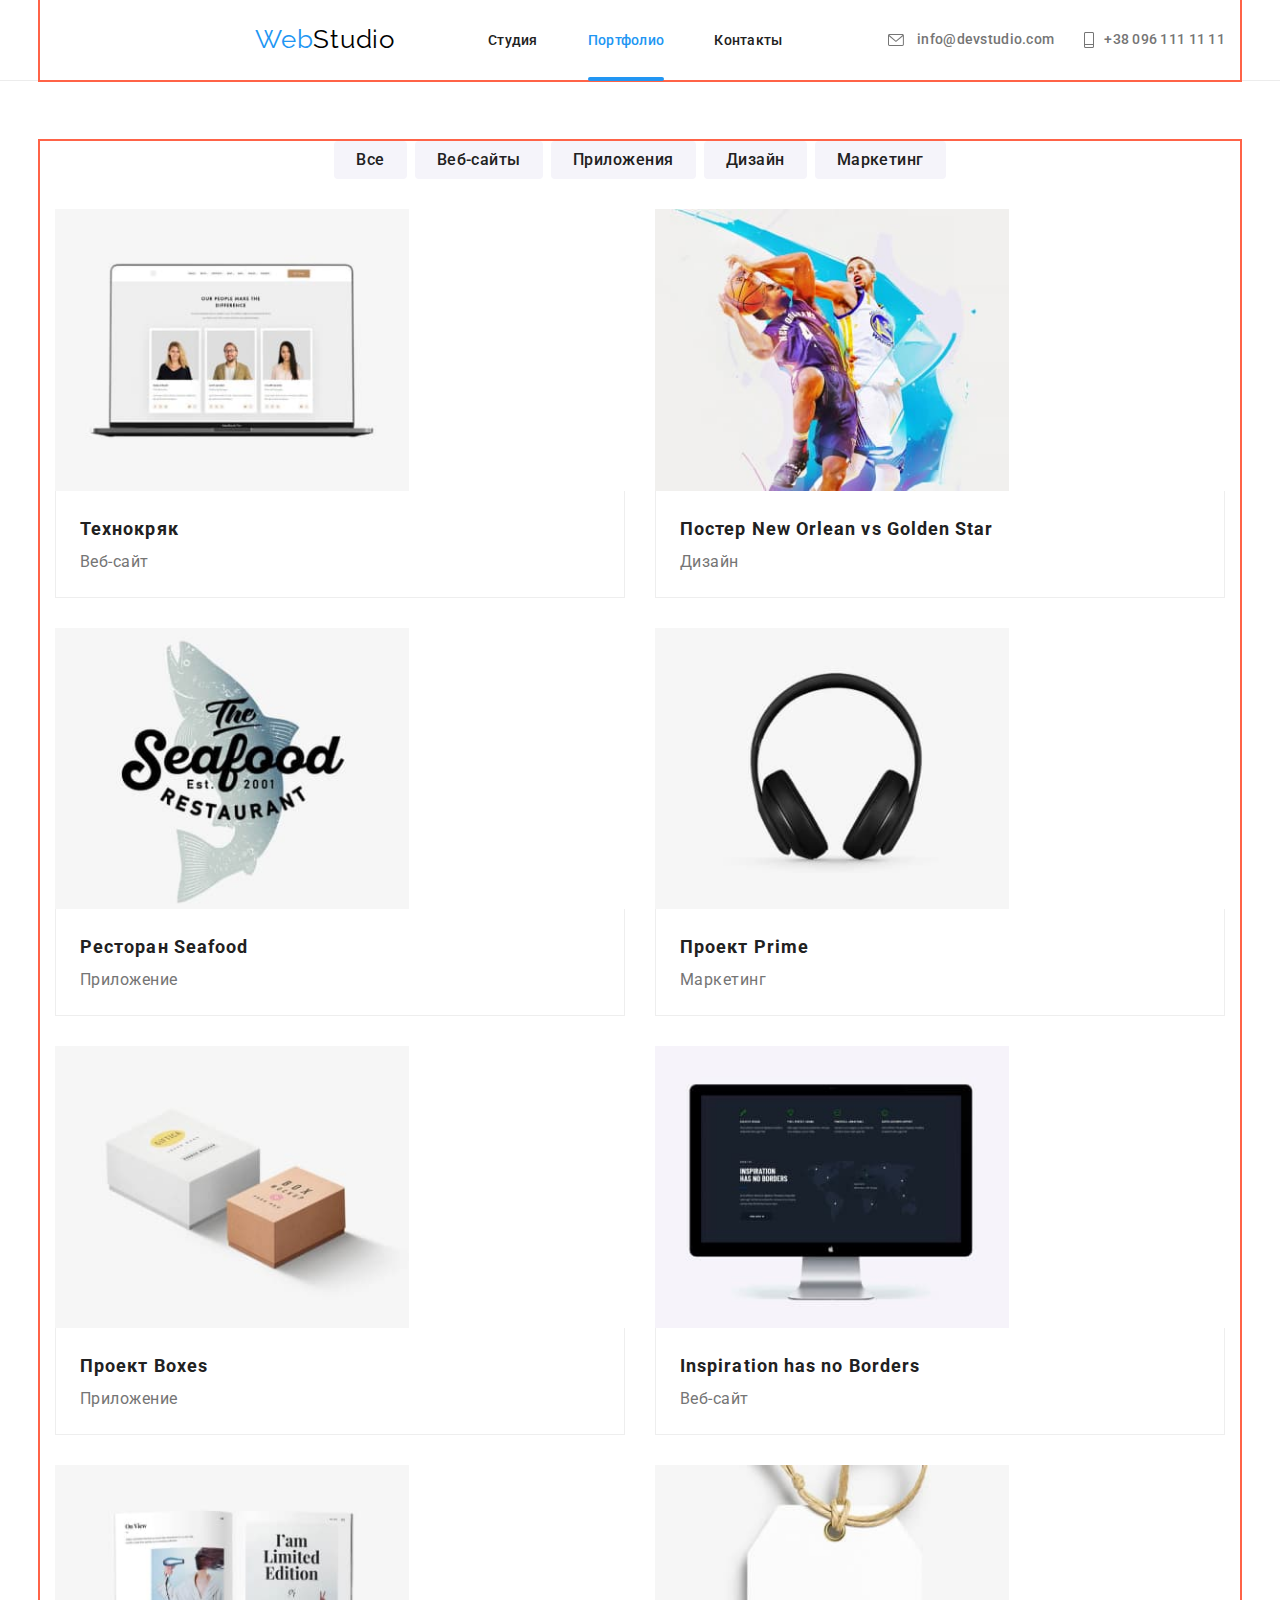
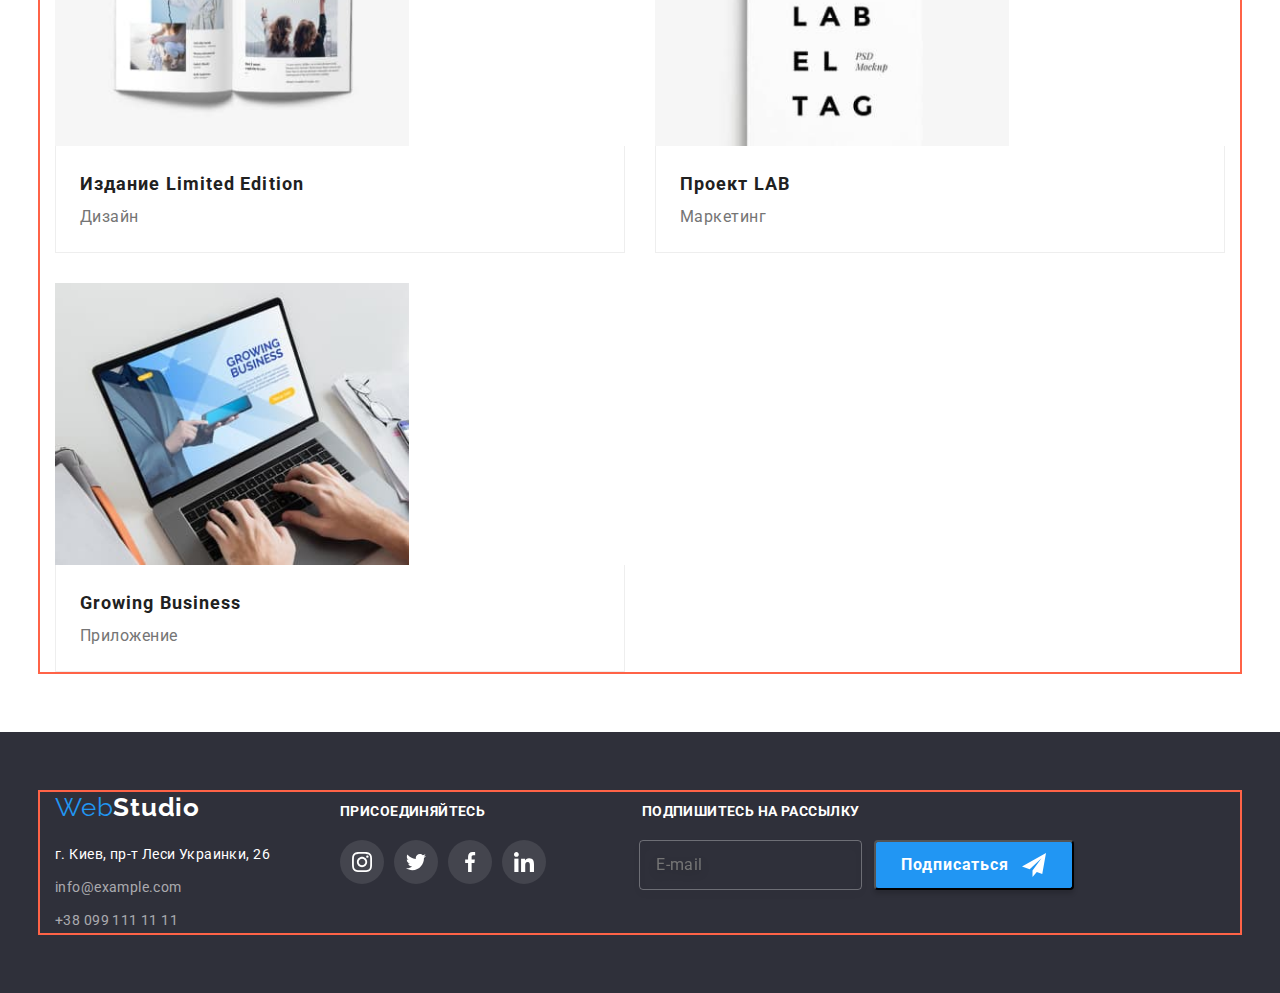
==== commit da94fa37: "застрял на таблетке" ====
--- a/portfolio.html
+++ b/portfolio.html
@@ -157,13 +157,11 @@
           <ul class="our-projects list">
             <li class="item">
               <div class="our-projects-wrap">
-                <a href=""
+                <a href="" class="our-projects-wrap-link"
                   ><img
                     class="image-of-project"
                     src="./images/our-projects/project-1.jpg"
                     alt="веб-сайт технокряк"
-                    width="450"
-                    height="294"
                 /></a>
                 <p class="our-projects-cover-text">
                   Ресурс предлагает комплексные предложения с разным уровнем
@@ -178,13 +176,11 @@
             </li>
             <li class="item">
               <div class="our-projects-wrap">
-                <a href=""
-                  ><img
+                <a href="" class="our-projects-wrap-link">
+                  <img
                     class="image-of-project"
                     src="./images/our-projects/project-2.jpg"
                     alt="постер раздел дизайн"
-                    width="450"
-                    height="294"
                 /></a>
                 <p class="our-projects-cover-text">
                   Ресурс предлагает комплексные предложения с разным уровнем
@@ -204,8 +200,6 @@
                     class="image-of-project"
                     src="./images/our-projects/project-3.jpg"
                     alt="ресторан си фуд раздел приложение"
-                    width="450"
-                    height="294"
                 /></a>
                 <p class="our-projects-cover-text">
                   Ресурс предлагает комплексные предложения с разным уровнем
@@ -225,8 +219,6 @@
                     class="image-of-project"
                     src="./images/our-projects/project-4.jpg"
                     alt="проект прайм раздел маркетинг"
-                    width="450"
-                    height="294"
                 /></a>
                 <p class="our-projects-cover-text">
                   Ресурс предлагает комплексные предложения с разным уровнем
@@ -246,8 +238,6 @@
                     class="image-of-project"
                     src="./images/our-projects/project-5.jpg"
                     alt="проект боксез раздел приложение"
-                    width="450"
-                    height="294"
                 /></a>
                 <p class="our-projects-cover-text">
                   Ресурс предлагает комплексные предложения с разным уровнем
@@ -267,8 +257,6 @@
                     class="image-of-project"
                     src="./images/our-projects/project-6.jpg"
                     alt="вебсайт инпирэйшн хэз но бордерз"
-                    width="450"
-                    height="294"
                 /></a>
                 <p class="our-projects-cover-text">
                   Ресурс предлагает комплексные предложения с разным уровнем
@@ -288,8 +276,6 @@
                     class="image-of-project"
                     src="./images/our-projects/project-7.jpg"
                     alt="издание лимитед эдишн раздел дизайн"
-                    width="450"
-                    height="294"
                 /></a>
                 <p class="our-projects-cover-text">
                   Ресурс предлагает комплексные предложения с разным уровнем
@@ -309,8 +295,6 @@
                     class="image-of-project"
                     src="./images/our-projects/project-8.jpg"
                     alt="проект лаб раздел маркетинг"
-                    width="450"
-                    height="294"
                 /></a>
                 <p class="our-projects-cover-text">
                   Ресурс предлагает комплексные предложения с разным уровнем
@@ -330,8 +314,6 @@
                     class="image-of-project"
                     src="./images/our-projects/project-9.jpg"
                     alt="гроуинг бизнес раздел приложение"
-                    width="450"
-                    height="294"
                 /></a>
                 <p class="our-projects-cover-text">
                   Ресурс предлагает комплексные предложения с разным уровнем
--- a/css/main.min.css
+++ b/css/main.min.css
@@ -1 +1 @@
-:root{--primary-text-color: #757575;--secondary-text-color: #212121;--tertiary-text-color: #ffffff;--accent-color: #2196f3;--timing-function: cubic-bezier(0.4, 0, 0.2, 1)}body{background-color:#fff;color:var(--primary-text-color);font-family:"Roboto",sans-serif}.list{list-style:none;padding:0px;margin:0px}.link{text-decoration:none}img{display:block;max-width:100%;height:auto}.container{width:100%;padding-left:15px;padding-right:15px;margin:0 auto;outline:2px solid tomato}@media screen and (min-width: 480px){.container{width:480px}}@media screen and (min-width: 480px)and (min-width: 768px){.container{width:768px}}@media screen and (min-width: 480px)and (min-width: 1200px){.container{width:1200px}}.mob-container{width:100%;padding-left:40px;padding-right:15px;padding-top:10px;padding-bottom:48px;margin:0 auto;outline:2px solid tomato}@media screen and (min-width: 480px){.mob-container{width:480px}}@media screen and (min-width: 480px)and (min-width: 768px){.mob-container{width:768px}}@media screen and (min-width: 480px)and (min-width: 1200px){.mob-container{width:1200px}}.mob-menu{position:fixed;top:0;background-color:var(--tertiary-text-color);height:100vh;width:100vw;z-index:2}.mob-menu .mob-container{display:flex;flex-direction:column;height:100%;justify-content:space-between;overflow:hidden scroll}.mob-menu-open,.mob-menu-close{border:none;background-color:rgba(0,0,0,0);display:block;margin-left:auto}.mob-menu-open:hover,.mob-menu-open:focus,.mob-menu-close:hover,.mob-menu-close:focus{fill:var(--accent-color)}.mob-nav-menu{display:block}.mob-nav-menu .mob-nav-menu__item:not(:last-child){margin-bottom:32px}.mob-nav-menu .link.current{color:var(--accent-color)}.mob-nav-menu__link{transition-property:color;transition-duration:250ms;transition-timing-function:var(--timing-function);font-weight:500;font-size:40px;line-height:1.18;letter-spacing:.02em;color:var(--secondary-text-color)}.mob-nav-menu__link:hover,.mob-nav-menu__link:focus{color:var(--accent-color)}.mob-header-contacts .mob-header-contacts__mail,.mob-header-contacts .mob-header-contacts__phone{display:block;font-weight:500;letter-spacing:.02em}.mob-header-contacts .mob-header-contacts__phone{font-size:34px;line-height:1.18;color:var(--accent-color);margin-bottom:32px}.mob-header-contacts .mob-header-contacts__mail{font-size:24px;line-height:1.17;color:var(--primary-text-color);margin-bottom:64px}.mob-soc-menu-list{display:flex}.mob-soc-item__item:not(:last-child){padding-right:5px;border-right:1px solid rgba(33,33,33,.2)}.mob-soc-item__item:not(:first-child){padding-left:5px}.mob-soc-menu__link{font-weight:500;font-size:18px;line-height:1.22px;letter-spacing:.02em;color:var(--accent-color)}.header{background-color:var(--tertiary-text-color);border-bottom:1px solid #ececec}.header>.container{display:flex;align-items:center}.header__logo-web{padding-bottom:16px;padding-top:16px;color:var(--accent-color);font-family:Raleway;font-size:26px;line-height:1.19;letter-spacing:.03em}.header__logo-studio{padding-bottom:16px;padding-top:16px;color:#000;font-family:Raleway;font-size:26px;line-height:1.19;letter-spacing:.03em}.nav-menu,.header-contacts{display:none}@media screen and (min-width: 767px){.nav-menu,.header-contacts{display:none}}@media screen and (min-width: 768px){.mob-menu-open{display:none}.header__logo-web,.header__logo-studio{padding-top:26px;padding-bottom:26px}.nav-menu{display:flex;margin-left:88px}.nav-menu .nav-menu__item:not(:last-child){margin-right:50px}.nav-menu .link.current{color:var(--accent-color)}.nav-menu__link{transition-property:color;transition-duration:250ms;transition-timing-function:var(--timing-function);font-weight:500;font-size:14px;line-height:1.14;letter-spacing:.02em;padding-top:32px;padding-bottom:32px;color:var(--secondary-text-color)}.nav-menu__link:hover,.nav-menu__link:focus{color:var(--accent-color)}.link.current{position:relative}.link.current::after{content:"";position:absolute;display:block;left:0px;bottom:-1px;width:100%;height:4px;background-color:var(--accent-color);border-radius:2px}.header-contacts{margin-left:auto;display:flex;flex-direction:column}.header-contacts .header-contacts__mail,.header-contacts .header-contacts__phone{font-weight:500;font-size:12px;line-height:1.17;letter-spacing:.02em;color:var(--primary-text-color)}.header-contacts .header-contacts__mail:hover,.header-contacts .header-contacts__mail:focus,.header-contacts .header-contacts__phone:hover,.header-contacts .header-contacts__phone:focus{color:var(--accent-color)}.header-contacts__mail{padding-top:21px;margin-bottom:10px}.header-contacts__phone{padding-bottom:21px}.header-contacts__mail-icon,.header-contacts__phone-icon{margin-right:8px;vertical-align:middle;fill:currentColor}.header-contacts__mail-icon{width:14px;height:10px}.header-contacts__phone-icon{width:10px;height:14px}}@media screen and (min-width: 1200px){.header__logo-web,.header__logo-studio{padding-top:24px;padding-bottom:25px}.header__logo-web{margin-left:200px}.nav-menu{margin-left:93px}.header-contacts{margin-left:auto;display:flex;flex-direction:row}.header-contacts .header-contacts__mail,.header-contacts .header-contacts__phone{transition-property:color;transition-duration:250ms;transition-timing-function:var(--timing-function);padding-top:32px;padding-bottom:32px;font-weight:500;font-size:14px;line-height:1.14;letter-spacing:.02em;color:var(--primary-text-color)}.header-contacts .header-contacts__mail:hover,.header-contacts .header-contacts__mail:focus,.header-contacts .header-contacts__phone:hover,.header-contacts .header-contacts__phone:focus{color:var(--accent-color)}.header-contacts__mail{margin-right:30px;margin-bottom:0px}.header-contacts__mail-icon,.header-contacts__phone-icon{margin-right:10px;fill:currentColor}.header-contacts__mail-icon{width:16px;height:12px}.header-contacts__phone-icon{width:10px;height:16px}}.hero{max-width:1600px;margin:0 auto;padding-top:118px;padding-bottom:118px;text-align:center;background-color:#2f303a;background-image:linear-gradient(rgba(47, 48, 58, 0.4), rgba(47, 48, 58, 0.4)),url(../images/hero/hero-bg.jpg);background-position:center;background-repeat:no-repeat;background-size:cover}.hero__title{color:var(--tertiary-text-color);font-weight:900;font-size:26px;line-height:1.62;letter-spacing:.06em;text-transform:uppercase;margin-top:0px;margin-bottom:30px}.hero__button{transition-property:background-color;transition-duration:250ms;transition-timing-function:var(--timing-function);display:inline-block;padding:10px 32px;background-color:var(--accent-color);color:var(--tertiary-text-color);font-weight:700;font-size:16px;line-height:1.88;cursor:pointer;border:1px solid rgba(0,0,0,0);text-align:center;letter-spacing:.06em;min-width:200px;height:50px;border-radius:4px}.hero__button:hover,.hero__button:focus{background-color:#188ce8}.features{padding-top:60px;padding-bottom:60px}@media screen and (min-width: 1200px){.features{padding-top:94px;padding-bottom:94px}}.feature{display:flex;align-items:center;justify-content:center;background-color:#f5f4fa;border-radius:4px}.features__title{margin-top:0px;margin-bottom:0px}.each-feature__title{color:var(--secondary-text-color);font-weight:700;font-size:14px;line-height:1.14;letter-spacing:.03em;text-transform:uppercase;margin-bottom:10px;margin-top:30px}@media screen and (min-width: 768px){.features-menu{display:flex;flex-wrap:wrap}}@media screen and (min-width: 1200px){.features-menu{flex-wrap:nowrap}}.features-menu__item:not(:last-child){margin-bottom:30px}@media screen and (min-width: 768px){.features-menu__item{width:calc((100% - 30px)/2);margin-right:30px;margin-bottom:30px}.features-menu__item:nth-child(2n){margin-right:0px}.features-menu__item:nth-last-child(-n+2){margin-bottom:0px}}@media screen and (min-width: 1200px){.features-menu__item{width:calc((100% - 0px)/1)}.features-menu__item:nth-last-child(-n+4){margin-bottom:0px}.features-menu__item:not(:last-child){margin-right:30px}}.each-feature__item{font-size:14px;line-height:1.71;letter-spacing:.03em;margin-bottom:0px;margin-top:0px}.what-are-we-doing{display:none}@media screen and (min-width: 1200px){.what-are-we-doing{display:contents;text-align:center;padding-bottom:94px}.what-are-we-doing-title{color:var(--secondary-text-color);font-weight:700;font-size:36px;line-height:1.17;letter-spacing:.03em;margin-top:0px;margin-bottom:50px}.what-are-we-doing-list{display:flex}.what-are-we-doing-list .item:not(:last-child){margin-right:30px}.what-are-we-doing-image{display:block}.what-are-we-doing-wrap{position:relative}.what-are-we-doing-sign{position:absolute;margin-bottom:0px;margin-top:0px;left:0;bottom:0;align-items:center;padding-top:27px;padding-bottom:27px;font-weight:700;font-size:14px;line-height:1.14;text-align:center;letter-spacing:.03em;text-transform:uppercase;background-color:rgba(47,48,58,.8);width:100%;height:70px;color:var(--tertiary-text-color)}}.our-team{text-align:center;background-color:#f5f4fa;padding-bottom:60px;padding-top:60px}@media screen and (min-width: 1200px){.our-team{padding-bottom:94px;padding-top:94px}}.our-team-title,.regular-clients-title{color:var(--secondary-text-color);font-weight:700;font-size:28px;line-height:1.18;letter-spacing:.03em;margin-top:0px;margin-bottom:30px}@media screen and (min-width: 1200px){.our-team-title,.regular-clients-title{font-size:36px;line-height:1.17;margin-bottom:50px}}.team-image{width:100%}@media screen and (min-width: 768px){.our-team-list{display:flex;flex-wrap:wrap}}@media screen and (min-width: 1200px){.our-team-list{flex-wrap:nowrap}}.our-team-list .item{box-shadow:0px 1px 3px rgba(0,0,0,.12),0px 1px 1px rgba(0,0,0,.14),0px 2px 1px rgba(0,0,0,.2);border-radius:0px 0px 4px 4px}.our-team-list .item:not(:last-child){margin-bottom:30px}@media screen and (min-width: 768px){.our-team-list .item{width:calc((100% - 30px)/2);margin-right:30px;margin-bottom:30px}.our-team-list .item:nth-child(2n){margin-right:0px}.our-team-list .item:nth-last-child(-n+2){margin-bottom:0px}}@media screen and (min-width: 1200px){.our-team-list .item:nth-last-child(-n+4){margin-bottom:0px}.our-team-list .item:not(:last-child){margin-right:30px}}.our-team-sign{padding-top:30px;padding-bottom:24px;background-color:var(--tertiary-text-color);border-radius:0px 0px 4px 4px}.our-team-name{color:var(--secondary-text-color);font-weight:500;font-size:16px;line-height:1.19;letter-spacing:.03em;margin-top:0px;margin-bottom:10px}.our-team-spec{font-size:16px;line-height:1.19;letter-spacing:.03em;margin-top:0px;margin-bottom:9px}.team-spec-soc-list{display:flex;justify-content:center}.team-spec-soc-item+.team-spec-soc-item{margin-left:10px}.team-spec-soc-link{transition-property:background-color;transition-duration:250ms;transition-timing-function:var(--timing-function);display:flex;align-items:center;justify-content:center;width:44px;height:44px;border-radius:50%}.team-spec-soc-link .team-spec-soc-icon{transition-property:fill;transition-duration:250ms;transition-timing-function:var(--timing-function)}.team-spec-soc-icon{fill:#afb1b8}.team-spec-soc-link:hover,.team-spec-soc-link:focus{background-color:var(--accent-color)}.team-spec-soc-link:hover .team-spec-soc-icon,.team-spec-soc-link:hover .team-spec-soc-icon,.team-spec-soc-link:focus .team-spec-soc-icon,.team-spec-soc-link:focus .team-spec-soc-icon{fill:var(--tertiary-text-color)}.regular-clients{text-align:center;padding-bottom:60px;padding-top:60px}@media screen and (min-width: 1200px){.regular-clients{padding-bottom:94px;padding-top:94px}}.regular-clients-list{display:flex;flex-wrap:wrap;justify-content:center}@media screen and (min-width: 1200px){.regular-clients-list{flex-wrap:nowrap}}.regular-clients-link{transition-property:border-color;transition-duration:250ms;transition-timing-function:var(--timing-function);display:flex;align-items:center;justify-content:center;color:#afb1b8;border:1px solid #afb1b8;border-radius:4px;height:92px}.regular-clients-link .regular-clients-icon{transition-property:fill;transition-duration:250ms;transition-timing-function:var(--timing-function)}@media screen and (min-width: 1200px){.regular-clients-item+.regular-clients-item{margin-left:30px}}.regular-clients-item{width:calc((100% - 30px)/2);margin-right:30px;margin-bottom:30px}.regular-clients-item:nth-child(2n){margin-right:0px}.regular-clients-item:nth-last-child(-n+2){margin-bottom:0px}@media screen and (min-width: 768px){.regular-clients-item{width:calc((100% - 60px)/3)}.regular-clients-item:nth-child(2n){margin-right:30px}.regular-clients-item:nth-child(3n){margin-right:0px}.regular-clients-item:nth-last-child(-n+3){margin-bottom:0px}}@media screen and (min-width: 1200px){.regular-clients-item{width:calc((100% - 0px)/1);margin-right:0px;margin-bottom:0px}.regular-clients-item:nth-child(2n){margin-right:0px}}.regular-clients-icon{fill:#afb1b8}.regular-clients-link:hover,.regular-clients-link:focus{cursor:pointer;border-color:var(--accent-color)}.regular-clients-link:hover .regular-clients-icon,.regular-clients-link:hover .regular-clients-icon,.regular-clients-link:focus .regular-clients-icon,.regular-clients-link:focus .regular-clients-icon{fill:var(--accent-color)}.footer{background-color:#2f303a;padding-top:60px;padding-bottom:60px}.logo-web-footer{color:var(--accent-color);font-family:Raleway;font-weight:700px;font-size:26px;line-height:1.19;letter-spacing:.03em}.logo-studio-foot{color:var(--tertiary-text-color);font-family:"Raleway";font-weight:700;font-size:26px;line-height:1.19;letter-spacing:.03em}.first-footer-list{text-align:center}@media screen and (min-width: 768px){.footer-list{display:flex;flex-wrap:wrap;text-align:center;margin-top:0px;margin-bottom:0px}}@media screen and (min-width: 768px){.first-footer-list{display:flex;flex-direction:column;margin-right:165px;margin-left:76px}}@media screen and (min-width: 1200px){.first-footer-list{text-align:start;margin-right:70px;margin-left:0px}}.adress{color:var(--tertiary-text-color);font-style:normal;font-size:14px;line-height:1.71;letter-spacing:.03em;margin-top:20px;margin-bottom:9px}.footer-contacts .mail,.footer-contacts .phone{display:block;transition-property:color;transition-duration:250ms;transition-timing-function:var(--timing-function);font-size:14px;line-height:1.71;letter-spacing:.03em;color:rgba(255,255,255,.6)}.footer-contacts .mail:hover,.footer-contacts .mail:focus,.footer-contacts .phone:hover,.footer-contacts .phone:focus{color:var(--accent-color)}.mail{margin-bottom:9px}.second-footer-list-title{text-align:center;color:var(--tertiary-text-color);font-weight:700;font-size:14px;line-height:1.14;letter-spacing:.03em;text-transform:uppercase;margin-top:60px;margin-bottom:20px}@media screen and (min-width: 768px){.second-footer-list-title{margin-top:5px}}@media screen and (min-width: 1200px){.second-footer-list-title{margin-top:12px;text-align:start}}.our-soc-links-list{display:flex;justify-content:center}.our-soc-link{transition-property:background-color;transition-duration:250ms;transition-timing-function:var(--timing-function);display:flex;width:44px;height:44px;border-radius:50%;background-color:rgba(255,255,255,.1);align-items:center;justify-content:center}.our-soc-link:hover,.our-soc-link:focus{background-color:var(--accent-color)}.our-soc-item+.our-soc-item{margin-left:10px}.our-soc-icon{fill:var(--tertiary-text-color)}@media screen and (min-width: 768px){.third-footer-list{display:block;width:450px;margin-left:166px}}@media screen and (min-width: 1200px){.third-footer-list{display:flex;margin-left:93px}}.form-emeil-label{display:block;text-align:center;font-weight:700;font-size:14px;line-height:1.14;letter-spacing:.03em;text-transform:uppercase;margin-top:60px;margin-bottom:20px;color:var(--tertiary-text-color)}@media screen and (min-width: 1200px){.form-emeil-label{margin-top:12px}}.form-emeil-input{margin-bottom:20px;padding-left:16px;align-items:center;width:100%;height:50px;border:1px solid rgba(255,255,255,.3);font-size:16px;line-height:1.25;align-items:center;letter-spacing:.03em;color:rgba(255,255,255,.6);filter:drop-shadow(0px 4px 4px rgba(0, 0, 0, 0.15));border-radius:4px;background-color:rgba(0,0,0,0)}.form-submit-footer-lable{display:flex;justify-content:center}.form-submit-btn{width:200px;height:50px;font-weight:700;font-size:16px;line-height:1.88;padding-left:0;padding-right:38px;letter-spacing:.06em;color:var(--tertiary-text-color);background:var(--accent-color);box-shadow:0px 4px 4px rgba(0,0,0,.15);border-radius:4px;outline:rgba(0,0,0,0)}.submit-btn{position:relative}@media screen and (min-width: 1200px){.submit-btn{margin-top:48px;margin-left:12px}}.form-submit-footer-icon{position:absolute;bottom:13px;right:28px}.portfolio{padding-top:60px;padding-bottom:60px}.portfolio-title{margin-top:0px;margin-bottom:50px}button{font:inherit}.filter-buttons{display:flex;flex-wrap:wrap;justify-content:flex-start}.filter-buttons .item{margin-bottom:15px}@media screen and (max-width: 391px){.filter-buttons .item:not(:last-child){margin-right:8px}.filter-buttons .item:nth-child(2n){margin-right:0px}.filter-buttons .item:nth-last-child(-n+1){margin-bottom:0px}}@media screen and (min-width: 392px){.filter-buttons .item{margin-right:8px}.filter-buttons .item:nth-child(3n){margin-right:0px}.filter-buttons .item:last-child{margin-right:0px}.filter-buttons .item:nth-last-child(-n+2){margin-bottom:0px}}.filter-button{transition-property:background-color,box-shadow;transition-duration:250ms;transition-timing-function:var(--timing-function);padding-left:22px;padding-right:22px;height:38px;cursor:pointer;font-weight:500;font-size:16px;line-height:1.62;text-align:center;letter-spacing:.03em;color:var(--secondary-text-color);background:#f5f4fa;border-radius:4px;border:0}.filter-button:hover,.filter-button:focus{color:var(--tertiary-text-color);background-color:var(--accent-color);box-shadow:0px 3px 1px rgba(0,0,0,.1),0px 1px 2px rgba(0,0,0,.08),0px 2px 2px rgba(0,0,0,.12)}.our-projects .item{transition-property:box-shadow;transition-duration:250ms;transition-timing-function:var(--timing-function);cursor:pointer}.our-projects .item:hover{box-shadow:0px 1px 1px rgba(0,0,0,.12),0px 4px 4px rgba(0,0,0,.06),1px 4px 6px rgba(0,0,0,.16)}.our-projects .item:hover .our-projects-cover-text{transform:translateY(0)}.image-of-project{display:block}.our-projects-wrap{display:flex;position:relative;overflow:hidden}.our-projects-cover-text{position:absolute;width:100%;height:100%;top:0px;left:0px;margin-top:0px;margin-bottom:0px;padding:63px 24px;font-size:18px;line-height:1.56;letter-spacing:.03em;color:var(--tertiary-text-color);background-color:rgba(33,150,243,.9);transform:translateY(100%);transition:transform 250ms var(--timing-function)}.project-sign{padding-top:20px;padding-right:24px;padding-bottom:20px;padding-left:24px;border-right:1px solid #eee;border-bottom:1px solid #eee;border-left:1px solid #eee}.our-project-name{margin-top:0px;margin-bottom:0px;color:var(--secondary-text-color);font-weight:700;font-size:18px;line-height:2;letter-spacing:.06em}.our-project-id{margin-top:0px;margin-bottom:0px;font-size:16px;line-height:1.89;letter-spacing:.03em}.modal-close{position:absolute;top:8px;right:8px;display:flex;align-items:center;justify-content:center;width:30px;height:30px;border-radius:50%;border:1px solid rgba(0,0,0,.1);background-color:var(--tertiary-text-color)}.modal-close:hover,.modal-close:focus{fill:var(--accent-color)}.modal-bcg{position:fixed;top:0;width:100%;height:100%;background:rgba(0,0,0,.2);opacity:1;transition:opacity 250ms,visibility 250ms var(--timing-function)}.modal{position:absolute;top:50%;left:50%;transform:translate(-50%, -50%) scale(1);width:95vw;min-height:581px;background:var(--tertiary-text-color);box-shadow:0px 1px 3px rgba(0,0,0,.12),0px 1px 1px rgba(0,0,0,.14),0px 2px 1px rgba(0,0,0,.2);border-radius:4px;transition:transform 250ms;padding:40px}@media screen and (min-width: 480px){.modal{width:450px}}@media screen and (min-width: 1200px){.modal{width:528px}}.modal-title{margin-bottom:12px;margin-top:0px;font-weight:700;font-size:20px;line-height:1.15;text-align:center;letter-spacing:.03em;color:#212121}textarea{resize:none}.modal-form-inputs{display:flex;flex-direction:column;width:100%;height:342px}.modal-form-inputs .modal-form-field:nth-child(-n+3){margin-bottom:10px}.input-wrap{position:relative}.modal-form-label{display:block;font-size:12px;line-height:1.17;letter-spacing:.01em;margin-bottom:4px}.modal-form-input{padding-left:42px;width:100%;height:40px;border:1px solid rgba(33,33,33,.2);background-color:rgba(0,0,0,0);border-radius:4px;outline:none}.modal-form-input:focus,.modal-form-input:focus+.modal-icon{border-color:var(--accent-color);fill:var(--accent-color)}.modal-form-coment{display:block;margin-bottom:4px;font-size:12px;line-height:1.17;letter-spacing:.01em}.modal-text-area{width:100%;height:120px;border:1px solid rgba(33,33,33,.2);border-radius:4px;outline:none}.modal-text-area:focus{border-color:var(--accent-color)}.modal-text-area::placeholder{font-size:12px;line-height:14px;letter-spacing:.01em;padding:12px 16px;color:rgba(117,117,117,.5)}.modal-icon{position:absolute;left:12px;top:50%;transform:translateY(-50%)}.modal-form-check{margin-left:auto;margin-right:auto;margin-top:20px;margin-bottom:30px}.modal-form-agree{display:flex;align-items:center;font-size:9px;line-height:1.71;letter-spacing:.03em}@media screen and (min-width: 1200px){.modal-form-agree{font-size:14px}}@media screen and (min-width: 480px)and (max-width: 1199px){.modal-form-agree{font-size:12px}}.modal-form-agree::before{content:" ";display:inline-block;align-items:center;width:16px;height:15px;border:2px solid;border-color:#212121;border-radius:3px;margin-right:7px}.modal-form-check-input{appearance:none;position:absolute}.modal-form-check-input:checked+.modal-form-agree::before{border-color:var(--accent-color);background-color:var(--accent-color);background-image:url("../images/icons/Vector.svg");background-size:contain;background-origin:border-box}.treaty-link{color:var(--accent-color);text-decoration:underline}.button-submit{display:flex;justify-content:center}.modal-form-submit-btn{transition-property:background-color;transition-duration:250ms;transition-timing-function:var(--timing-function);display:block;padding:10px 55px;min-width:200px;height:50px;background-color:var(--accent-color);color:var(--tertiary-text-color);font-weight:700;font-size:16px;line-height:1.88;cursor:pointer;border:1px solid rgba(0,0,0,0);text-align:center;letter-spacing:.06em;border-radius:4px}.modal-form-submit-btn:hover,.modal-form-submit-btn:focus{background-color:#188ce8;box-shadow:0px 4px 4px rgba(0,0,0,.15)}.is-hidden{opacity:0;pointer-events:none;visibility:hidden}.modal-bcg.is-hidden .modal{transform:translate(-50%, -50%) scale(1.3)}/*# sourceMappingURL=main.min.css.map */+:root{--primary-text-color: #757575;--secondary-text-color: #212121;--tertiary-text-color: #ffffff;--accent-color: #2196f3;--timing-function: cubic-bezier(0.4, 0, 0.2, 1)}body{background-color:#fff;color:var(--primary-text-color);font-family:"Roboto",sans-serif}.list{list-style:none;padding:0px;margin:0px}.link{text-decoration:none}img{display:block;max-width:100%;height:auto}.container{width:100%;padding-left:15px;padding-right:15px;margin:0 auto;outline:2px solid tomato}@media screen and (min-width: 480px){.container{width:480px}}@media screen and (min-width: 480px)and (min-width: 768px){.container{width:768px}}@media screen and (min-width: 480px)and (min-width: 1200px){.container{width:1200px}}.mob-container{width:100%;padding-left:40px;padding-right:15px;padding-top:10px;padding-bottom:48px;margin:0 auto;outline:2px solid tomato}@media screen and (min-width: 480px){.mob-container{width:480px}}@media screen and (min-width: 480px)and (min-width: 768px){.mob-container{width:768px}}@media screen and (min-width: 480px)and (min-width: 1200px){.mob-container{width:1200px}}.mob-menu{position:fixed;top:0;background-color:var(--tertiary-text-color);height:100vh;width:100vw;z-index:2}.mob-menu .mob-container{display:flex;flex-direction:column;height:100%;justify-content:space-between;overflow:hidden scroll}.mob-menu-open,.mob-menu-close{border:none;background-color:rgba(0,0,0,0);display:block;margin-left:auto}.mob-menu-open:hover,.mob-menu-open:focus,.mob-menu-close:hover,.mob-menu-close:focus{fill:var(--accent-color)}.mob-nav-menu{display:block}.mob-nav-menu .mob-nav-menu__item:not(:last-child){margin-bottom:32px}.mob-nav-menu .link.current{color:var(--accent-color)}.mob-nav-menu__link{transition-property:color;transition-duration:250ms;transition-timing-function:var(--timing-function);font-weight:500;font-size:40px;line-height:1.18;letter-spacing:.02em;color:var(--secondary-text-color)}.mob-nav-menu__link:hover,.mob-nav-menu__link:focus{color:var(--accent-color)}.mob-header-contacts .mob-header-contacts__mail,.mob-header-contacts .mob-header-contacts__phone{display:block;font-weight:500;letter-spacing:.02em}.mob-header-contacts .mob-header-contacts__phone{font-size:34px;line-height:1.18;color:var(--accent-color);margin-bottom:32px}.mob-header-contacts .mob-header-contacts__mail{font-size:24px;line-height:1.17;color:var(--primary-text-color);margin-bottom:64px}.mob-soc-menu-list{display:flex}.mob-soc-item__item:not(:last-child){padding-right:5px;border-right:1px solid rgba(33,33,33,.2)}.mob-soc-item__item:not(:first-child){padding-left:5px}.mob-soc-menu__link{font-weight:500;font-size:18px;line-height:1.22px;letter-spacing:.02em;color:var(--accent-color)}.header{background-color:var(--tertiary-text-color);border-bottom:1px solid #ececec}.header>.container{display:flex;align-items:center}.header__logo-web{padding-bottom:16px;padding-top:16px;color:var(--accent-color);font-family:Raleway;font-size:26px;line-height:1.19;letter-spacing:.03em}.header__logo-studio{padding-bottom:16px;padding-top:16px;color:#000;font-family:Raleway;font-size:26px;line-height:1.19;letter-spacing:.03em}.nav-menu,.header-contacts{display:none}@media screen and (min-width: 767px){.nav-menu,.header-contacts{display:none}}@media screen and (min-width: 768px){.mob-menu-open{display:none}.header__logo-web,.header__logo-studio{padding-top:26px;padding-bottom:26px}.nav-menu{display:flex;margin-left:88px}.nav-menu .nav-menu__item:not(:last-child){margin-right:50px}.nav-menu .link.current{color:var(--accent-color)}.nav-menu__link{transition-property:color;transition-duration:250ms;transition-timing-function:var(--timing-function);font-weight:500;font-size:14px;line-height:1.14;letter-spacing:.02em;padding-top:32px;padding-bottom:32px;color:var(--secondary-text-color)}.nav-menu__link:hover,.nav-menu__link:focus{color:var(--accent-color)}.link.current{position:relative}.link.current::after{content:"";position:absolute;display:block;left:0px;bottom:-1px;width:100%;height:4px;background-color:var(--accent-color);border-radius:2px}.header-contacts{margin-left:auto;display:flex;flex-direction:column}.header-contacts .header-contacts__mail,.header-contacts .header-contacts__phone{font-weight:500;font-size:12px;line-height:1.17;letter-spacing:.02em;color:var(--primary-text-color)}.header-contacts .header-contacts__mail:hover,.header-contacts .header-contacts__mail:focus,.header-contacts .header-contacts__phone:hover,.header-contacts .header-contacts__phone:focus{color:var(--accent-color)}.header-contacts__mail{padding-top:21px;margin-bottom:10px}.header-contacts__phone{padding-bottom:21px}.header-contacts__mail-icon,.header-contacts__phone-icon{margin-right:8px;vertical-align:middle;fill:currentColor}.header-contacts__mail-icon{width:14px;height:10px}.header-contacts__phone-icon{width:10px;height:14px}}@media screen and (min-width: 1200px){.header__logo-web,.header__logo-studio{padding-top:24px;padding-bottom:25px}.header__logo-web{margin-left:200px}.nav-menu{margin-left:93px}.header-contacts{margin-left:auto;display:flex;flex-direction:row}.header-contacts .header-contacts__mail,.header-contacts .header-contacts__phone{transition-property:color;transition-duration:250ms;transition-timing-function:var(--timing-function);padding-top:32px;padding-bottom:32px;font-weight:500;font-size:14px;line-height:1.14;letter-spacing:.02em;color:var(--primary-text-color)}.header-contacts .header-contacts__mail:hover,.header-contacts .header-contacts__mail:focus,.header-contacts .header-contacts__phone:hover,.header-contacts .header-contacts__phone:focus{color:var(--accent-color)}.header-contacts__mail{margin-right:30px;margin-bottom:0px}.header-contacts__mail-icon,.header-contacts__phone-icon{margin-right:10px;fill:currentColor}.header-contacts__mail-icon{width:16px;height:12px}.header-contacts__phone-icon{width:10px;height:16px}}.hero{max-width:1600px;margin:0 auto;padding-top:118px;padding-bottom:118px;text-align:center;background-color:#2f303a;background-image:linear-gradient(rgba(47, 48, 58, 0.4), rgba(47, 48, 58, 0.4)),url(../images/hero/hero-bg.jpg);background-position:center;background-repeat:no-repeat;background-size:cover}.hero__title{color:var(--tertiary-text-color);font-weight:900;font-size:26px;line-height:1.62;letter-spacing:.06em;text-transform:uppercase;margin-top:0px;margin-bottom:30px}.hero__button{transition-property:background-color;transition-duration:250ms;transition-timing-function:var(--timing-function);display:inline-block;padding:10px 32px;background-color:var(--accent-color);color:var(--tertiary-text-color);font-weight:700;font-size:16px;line-height:1.88;cursor:pointer;border:1px solid rgba(0,0,0,0);text-align:center;letter-spacing:.06em;min-width:200px;height:50px;border-radius:4px}.hero__button:hover,.hero__button:focus{background-color:#188ce8}.features{padding-top:60px;padding-bottom:60px}@media screen and (min-width: 1200px){.features{padding-top:94px;padding-bottom:94px}}.feature{display:flex;align-items:center;justify-content:center;background-color:#f5f4fa;border-radius:4px}.features__title{margin-top:0px;margin-bottom:0px}.each-feature__title{color:var(--secondary-text-color);font-weight:700;font-size:14px;line-height:1.14;letter-spacing:.03em;text-transform:uppercase;margin-bottom:10px;margin-top:30px}@media screen and (min-width: 768px){.features-menu{display:flex;flex-wrap:wrap}}@media screen and (min-width: 1200px){.features-menu{flex-wrap:nowrap}}.features-menu__item:not(:last-child){margin-bottom:30px}@media screen and (min-width: 768px){.features-menu__item{width:calc((100% - 30px)/2);margin-right:30px;margin-bottom:30px}.features-menu__item:nth-child(2n){margin-right:0px}.features-menu__item:nth-last-child(-n+2){margin-bottom:0px}}@media screen and (min-width: 1200px){.features-menu__item{width:calc((100% - 0px)/1)}.features-menu__item:nth-last-child(-n+4){margin-bottom:0px}.features-menu__item:not(:last-child){margin-right:30px}}.each-feature__item{font-size:14px;line-height:1.71;letter-spacing:.03em;margin-bottom:0px;margin-top:0px}.what-are-we-doing{display:none}@media screen and (min-width: 1200px){.what-are-we-doing{display:contents;text-align:center;padding-bottom:94px}.what-are-we-doing-title{color:var(--secondary-text-color);font-weight:700;font-size:36px;line-height:1.17;letter-spacing:.03em;margin-top:0px;margin-bottom:50px}.what-are-we-doing-list{display:flex}.what-are-we-doing-list .item:not(:last-child){margin-right:30px}.what-are-we-doing-image{display:block}.what-are-we-doing-wrap{position:relative}.what-are-we-doing-sign{position:absolute;margin-bottom:0px;margin-top:0px;left:0;bottom:0;align-items:center;padding-top:27px;padding-bottom:27px;font-weight:700;font-size:14px;line-height:1.14;text-align:center;letter-spacing:.03em;text-transform:uppercase;background-color:rgba(47,48,58,.8);width:100%;height:70px;color:var(--tertiary-text-color)}}.our-team{text-align:center;background-color:#f5f4fa;padding-bottom:60px;padding-top:60px}@media screen and (min-width: 1200px){.our-team{padding-bottom:94px;padding-top:94px}}.our-team-title,.regular-clients-title{color:var(--secondary-text-color);font-weight:700;font-size:28px;line-height:1.18;letter-spacing:.03em;margin-top:0px;margin-bottom:30px}@media screen and (min-width: 1200px){.our-team-title,.regular-clients-title{font-size:36px;line-height:1.17;margin-bottom:50px}}.team-image{width:100%}@media screen and (min-width: 768px){.our-team-list{display:flex;flex-wrap:wrap}}@media screen and (min-width: 1200px){.our-team-list{flex-wrap:nowrap}}.our-team-list .item{box-shadow:0px 1px 3px rgba(0,0,0,.12),0px 1px 1px rgba(0,0,0,.14),0px 2px 1px rgba(0,0,0,.2);border-radius:0px 0px 4px 4px}.our-team-list .item:not(:last-child){margin-bottom:30px}@media screen and (min-width: 768px){.our-team-list .item{width:calc((100% - 30px)/2);margin-right:30px;margin-bottom:30px}.our-team-list .item:nth-child(2n){margin-right:0px}.our-team-list .item:nth-last-child(-n+2){margin-bottom:0px}}@media screen and (min-width: 1200px){.our-team-list .item:nth-last-child(-n+4){margin-bottom:0px}.our-team-list .item:not(:last-child){margin-right:30px}}.our-team-sign{padding-top:30px;padding-bottom:24px;background-color:var(--tertiary-text-color);border-radius:0px 0px 4px 4px}.our-team-name{color:var(--secondary-text-color);font-weight:500;font-size:16px;line-height:1.19;letter-spacing:.03em;margin-top:0px;margin-bottom:10px}.our-team-spec{font-size:16px;line-height:1.19;letter-spacing:.03em;margin-top:0px;margin-bottom:9px}.team-spec-soc-list{display:flex;justify-content:center}.team-spec-soc-item+.team-spec-soc-item{margin-left:10px}.team-spec-soc-link{transition-property:background-color;transition-duration:250ms;transition-timing-function:var(--timing-function);display:flex;align-items:center;justify-content:center;width:44px;height:44px;border-radius:50%}.team-spec-soc-link .team-spec-soc-icon{transition-property:fill;transition-duration:250ms;transition-timing-function:var(--timing-function)}.team-spec-soc-icon{fill:#afb1b8}.team-spec-soc-link:hover,.team-spec-soc-link:focus{background-color:var(--accent-color)}.team-spec-soc-link:hover .team-spec-soc-icon,.team-spec-soc-link:hover .team-spec-soc-icon,.team-spec-soc-link:focus .team-spec-soc-icon,.team-spec-soc-link:focus .team-spec-soc-icon{fill:var(--tertiary-text-color)}.regular-clients{text-align:center;padding-bottom:60px;padding-top:60px}@media screen and (min-width: 1200px){.regular-clients{padding-bottom:94px;padding-top:94px}}.regular-clients-list{display:flex;flex-wrap:wrap;justify-content:center}@media screen and (min-width: 1200px){.regular-clients-list{flex-wrap:nowrap}}.regular-clients-link{transition-property:border-color;transition-duration:250ms;transition-timing-function:var(--timing-function);display:flex;align-items:center;justify-content:center;color:#afb1b8;border:1px solid #afb1b8;border-radius:4px;height:92px}.regular-clients-link .regular-clients-icon{transition-property:fill;transition-duration:250ms;transition-timing-function:var(--timing-function)}@media screen and (min-width: 1200px){.regular-clients-item+.regular-clients-item{margin-left:30px}}.regular-clients-item{width:calc((100% - 30px)/2);margin-right:30px;margin-bottom:30px}.regular-clients-item:nth-child(2n){margin-right:0px}.regular-clients-item:nth-last-child(-n+2){margin-bottom:0px}@media screen and (min-width: 768px){.regular-clients-item{width:calc((100% - 60px)/3)}.regular-clients-item:nth-child(2n){margin-right:30px}.regular-clients-item:nth-child(3n){margin-right:0px}.regular-clients-item:nth-last-child(-n+3){margin-bottom:0px}}@media screen and (min-width: 1200px){.regular-clients-item{width:calc((100% - 0px)/1);margin-right:0px;margin-bottom:0px}.regular-clients-item:nth-child(2n){margin-right:0px}}.regular-clients-icon{fill:#afb1b8}.regular-clients-link:hover,.regular-clients-link:focus{cursor:pointer;border-color:var(--accent-color)}.regular-clients-link:hover .regular-clients-icon,.regular-clients-link:hover .regular-clients-icon,.regular-clients-link:focus .regular-clients-icon,.regular-clients-link:focus .regular-clients-icon{fill:var(--accent-color)}.footer{background-color:#2f303a;padding-top:60px;padding-bottom:60px}.logo-web-footer{color:var(--accent-color);font-family:Raleway;font-weight:700px;font-size:26px;line-height:1.19;letter-spacing:.03em}.logo-studio-foot{color:var(--tertiary-text-color);font-family:"Raleway";font-weight:700;font-size:26px;line-height:1.19;letter-spacing:.03em}.first-footer-list{text-align:center}@media screen and (min-width: 768px){.footer-list{display:flex;flex-wrap:wrap;text-align:center;margin-top:0px;margin-bottom:0px}}@media screen and (min-width: 768px){.first-footer-list{display:flex;flex-direction:column;margin-right:165px;margin-left:76px}}@media screen and (min-width: 1200px){.first-footer-list{text-align:start;margin-right:70px;margin-left:0px}}.adress{color:var(--tertiary-text-color);font-style:normal;font-size:14px;line-height:1.71;letter-spacing:.03em;margin-top:20px;margin-bottom:9px}.footer-contacts .mail,.footer-contacts .phone{display:block;transition-property:color;transition-duration:250ms;transition-timing-function:var(--timing-function);font-size:14px;line-height:1.71;letter-spacing:.03em;color:rgba(255,255,255,.6)}.footer-contacts .mail:hover,.footer-contacts .mail:focus,.footer-contacts .phone:hover,.footer-contacts .phone:focus{color:var(--accent-color)}.mail{margin-bottom:9px}.second-footer-list-title{text-align:center;color:var(--tertiary-text-color);font-weight:700;font-size:14px;line-height:1.14;letter-spacing:.03em;text-transform:uppercase;margin-top:60px;margin-bottom:20px}@media screen and (min-width: 768px){.second-footer-list-title{margin-top:5px}}@media screen and (min-width: 1200px){.second-footer-list-title{margin-top:12px;text-align:start}}.our-soc-links-list{display:flex;justify-content:center}.our-soc-link{transition-property:background-color;transition-duration:250ms;transition-timing-function:var(--timing-function);display:flex;width:44px;height:44px;border-radius:50%;background-color:rgba(255,255,255,.1);align-items:center;justify-content:center}.our-soc-link:hover,.our-soc-link:focus{background-color:var(--accent-color)}.our-soc-item+.our-soc-item{margin-left:10px}.our-soc-icon{fill:var(--tertiary-text-color)}@media screen and (min-width: 768px){.third-footer-list{display:block;width:450px;margin-left:166px}}@media screen and (min-width: 1200px){.third-footer-list{display:flex;margin-left:93px}}.form-emeil-label{display:block;text-align:center;font-weight:700;font-size:14px;line-height:1.14;letter-spacing:.03em;text-transform:uppercase;margin-top:60px;margin-bottom:20px;color:var(--tertiary-text-color)}@media screen and (min-width: 1200px){.form-emeil-label{margin-top:12px}}.form-emeil-input{margin-bottom:20px;padding-left:16px;align-items:center;width:100%;height:50px;border:1px solid rgba(255,255,255,.3);font-size:16px;line-height:1.25;align-items:center;letter-spacing:.03em;color:rgba(255,255,255,.6);filter:drop-shadow(0px 4px 4px rgba(0, 0, 0, 0.15));border-radius:4px;background-color:rgba(0,0,0,0)}.form-submit-footer-lable{display:flex;justify-content:center}.form-submit-btn{width:200px;height:50px;font-weight:700;font-size:16px;line-height:1.88;padding-left:0;padding-right:38px;letter-spacing:.06em;color:var(--tertiary-text-color);background:var(--accent-color);box-shadow:0px 4px 4px rgba(0,0,0,.15);border-radius:4px;outline:rgba(0,0,0,0)}.submit-btn{position:relative}@media screen and (min-width: 1200px){.submit-btn{margin-top:48px;margin-left:12px}}.form-submit-footer-icon{position:absolute;bottom:13px;right:28px}.portfolio{padding-top:60px;padding-bottom:60px}.portfolio .portfolio-title{margin-top:0px;margin-bottom:40px}@media screen and (min-width: 768px){.portfolio .portfolio-title{margin-bottom:30px}}button{font:inherit}.filter-buttons{display:flex;flex-wrap:wrap;justify-content:flex-start}@media screen and (min-width: 768px){.filter-buttons{flex-wrap:nowrap;justify-content:center}}.filter-buttons .item{margin-bottom:15px}@media screen and (max-width: 391px){.filter-buttons .item:not(:last-child){margin-right:8px}.filter-buttons .item:nth-child(2n){margin-right:0px}.filter-buttons .item:nth-last-child(-n+1){margin-bottom:0px}}@media screen and (min-width: 392px){.filter-buttons .item{margin-right:8px}.filter-buttons .item:nth-child(3n){margin-right:0px}.filter-buttons .item:last-child{margin-right:0px}.filter-buttons .item:nth-last-child(-n+2){margin-bottom:0px}}@media screen and (min-width: 768px){.filter-buttons .item{margin-bottom:0px}.filter-buttons .item:not(:last-child){margin-right:8px}}.filter-button{transition-property:background-color,box-shadow;transition-duration:250ms;transition-timing-function:var(--timing-function);padding-left:22px;padding-right:22px;height:38px;cursor:pointer;font-weight:500;font-size:16px;line-height:1.62;text-align:center;letter-spacing:.03em;color:var(--secondary-text-color);background:#f5f4fa;border-radius:4px;border:0}.filter-button:hover,.filter-button:focus{color:var(--tertiary-text-color);background-color:var(--accent-color);box-shadow:0px 3px 1px rgba(0,0,0,.1),0px 1px 2px rgba(0,0,0,.08),0px 2px 2px rgba(0,0,0,.12)}@media screen and (min-width: 768px){.our-projects{display:flex;flex-wrap:wrap}}.our-projects .item{transition-property:box-shadow;transition-duration:250ms;transition-timing-function:var(--timing-function)}.our-projects .item:not(:last-child){margin-bottom:30px}@media screen and (min-width: 768px){.our-projects .item{width:calc((100% - 30px)/2);margin-right:30px;margin-bottom:30px;cursor:pointer}.our-projects .item:nth-child(2n){margin-right:0px}.our-projects .item:nth-last-child(-n+2){margin-bottom:0px}}.our-projects .item:hover{box-shadow:0px 1px 1px rgba(0,0,0,.12),0px 4px 4px rgba(0,0,0,.06),1px 4px 6px rgba(0,0,0,.16)}.our-projects .item:hover .our-projects-cover-text{transform:translateY(0)}.image-of-project{width:450px}@media screen and (min-width: 768px){.image-of-project{width:354px}}.our-projects-wrap-link{display:flex;flex-direction:column;height:100%}.our-projects-wrap{position:relative;overflow:hidden}.our-projects-cover-text{position:absolute;width:100%;height:101%;top:0px;left:0px;margin-top:0px;margin-bottom:0px;padding:63px 24px;font-size:18px;line-height:1.56;letter-spacing:.03em;color:var(--tertiary-text-color);background-color:rgba(33,150,243,.9);transform:translateY(100%);transition:transform 250ms var(--timing-function)}.project-sign{flex-grow:1;padding-top:20px;padding-right:24px;padding-bottom:20px;padding-left:24px;border-right:1px solid #eee;border-bottom:1px solid #eee;border-left:1px solid #eee}.our-project-name{margin-top:0px;margin-bottom:0px;color:var(--secondary-text-color);font-weight:700;font-size:18px;line-height:2;letter-spacing:.06em}.our-project-id{margin-top:0px;margin-bottom:0px;font-size:16px;line-height:1.89;letter-spacing:.03em}.modal-close{position:absolute;top:8px;right:8px;display:flex;align-items:center;justify-content:center;width:30px;height:30px;border-radius:50%;border:1px solid rgba(0,0,0,.1);background-color:var(--tertiary-text-color)}.modal-close:hover,.modal-close:focus{fill:var(--accent-color)}.modal-bcg{position:fixed;top:0;width:100%;height:100%;background:rgba(0,0,0,.2);opacity:1;transition:opacity 250ms,visibility 250ms var(--timing-function)}.modal{position:absolute;top:50%;left:50%;transform:translate(-50%, -50%) scale(1);width:95vw;min-height:581px;background:var(--tertiary-text-color);box-shadow:0px 1px 3px rgba(0,0,0,.12),0px 1px 1px rgba(0,0,0,.14),0px 2px 1px rgba(0,0,0,.2);border-radius:4px;transition:transform 250ms;padding:40px}@media screen and (min-width: 480px){.modal{width:450px}}@media screen and (min-width: 1200px){.modal{width:528px}}.modal-title{margin-bottom:12px;margin-top:0px;font-weight:700;font-size:20px;line-height:1.15;text-align:center;letter-spacing:.03em;color:#212121}textarea{resize:none}.modal-form-inputs{display:flex;flex-direction:column;width:100%;height:342px}.modal-form-inputs .modal-form-field:nth-child(-n+3){margin-bottom:10px}.input-wrap{position:relative}.modal-form-label{display:block;font-size:12px;line-height:1.17;letter-spacing:.01em;margin-bottom:4px}.modal-form-input{padding-left:42px;width:100%;height:40px;border:1px solid rgba(33,33,33,.2);background-color:rgba(0,0,0,0);border-radius:4px;outline:none}.modal-form-input:focus,.modal-form-input:focus+.modal-icon{border-color:var(--accent-color);fill:var(--accent-color)}.modal-form-coment{display:block;margin-bottom:4px;font-size:12px;line-height:1.17;letter-spacing:.01em}.modal-text-area{width:100%;height:120px;border:1px solid rgba(33,33,33,.2);border-radius:4px;outline:none}.modal-text-area:focus{border-color:var(--accent-color)}.modal-text-area::placeholder{font-size:12px;line-height:14px;letter-spacing:.01em;padding:12px 16px;color:rgba(117,117,117,.5)}.modal-icon{position:absolute;left:12px;top:50%;transform:translateY(-50%)}.modal-form-check{margin-left:auto;margin-right:auto;margin-top:20px;margin-bottom:30px}.modal-form-agree{display:flex;align-items:center;font-size:9px;line-height:1.71;letter-spacing:.03em}@media screen and (min-width: 1200px){.modal-form-agree{font-size:14px}}@media screen and (min-width: 480px)and (max-width: 1199px){.modal-form-agree{font-size:12px}}.modal-form-agree::before{content:" ";display:inline-block;align-items:center;width:16px;height:15px;border:2px solid;border-color:#212121;border-radius:3px;margin-right:7px}.modal-form-check-input{appearance:none;position:absolute}.modal-form-check-input:checked+.modal-form-agree::before{border-color:var(--accent-color);background-color:var(--accent-color);background-image:url("../images/icons/Vector.svg");background-size:contain;background-origin:border-box}.treaty-link{color:var(--accent-color);text-decoration:underline}.button-submit{display:flex;justify-content:center}.modal-form-submit-btn{transition-property:background-color;transition-duration:250ms;transition-timing-function:var(--timing-function);display:block;padding:10px 55px;min-width:200px;height:50px;background-color:var(--accent-color);color:var(--tertiary-text-color);font-weight:700;font-size:16px;line-height:1.88;cursor:pointer;border:1px solid rgba(0,0,0,0);text-align:center;letter-spacing:.06em;border-radius:4px}.modal-form-submit-btn:hover,.modal-form-submit-btn:focus{background-color:#188ce8;box-shadow:0px 4px 4px rgba(0,0,0,.15)}.is-hidden{opacity:0;pointer-events:none;visibility:hidden}.modal-bcg.is-hidden .modal{transform:translate(-50%, -50%) scale(1.3)}/*# sourceMappingURL=main.min.css.map */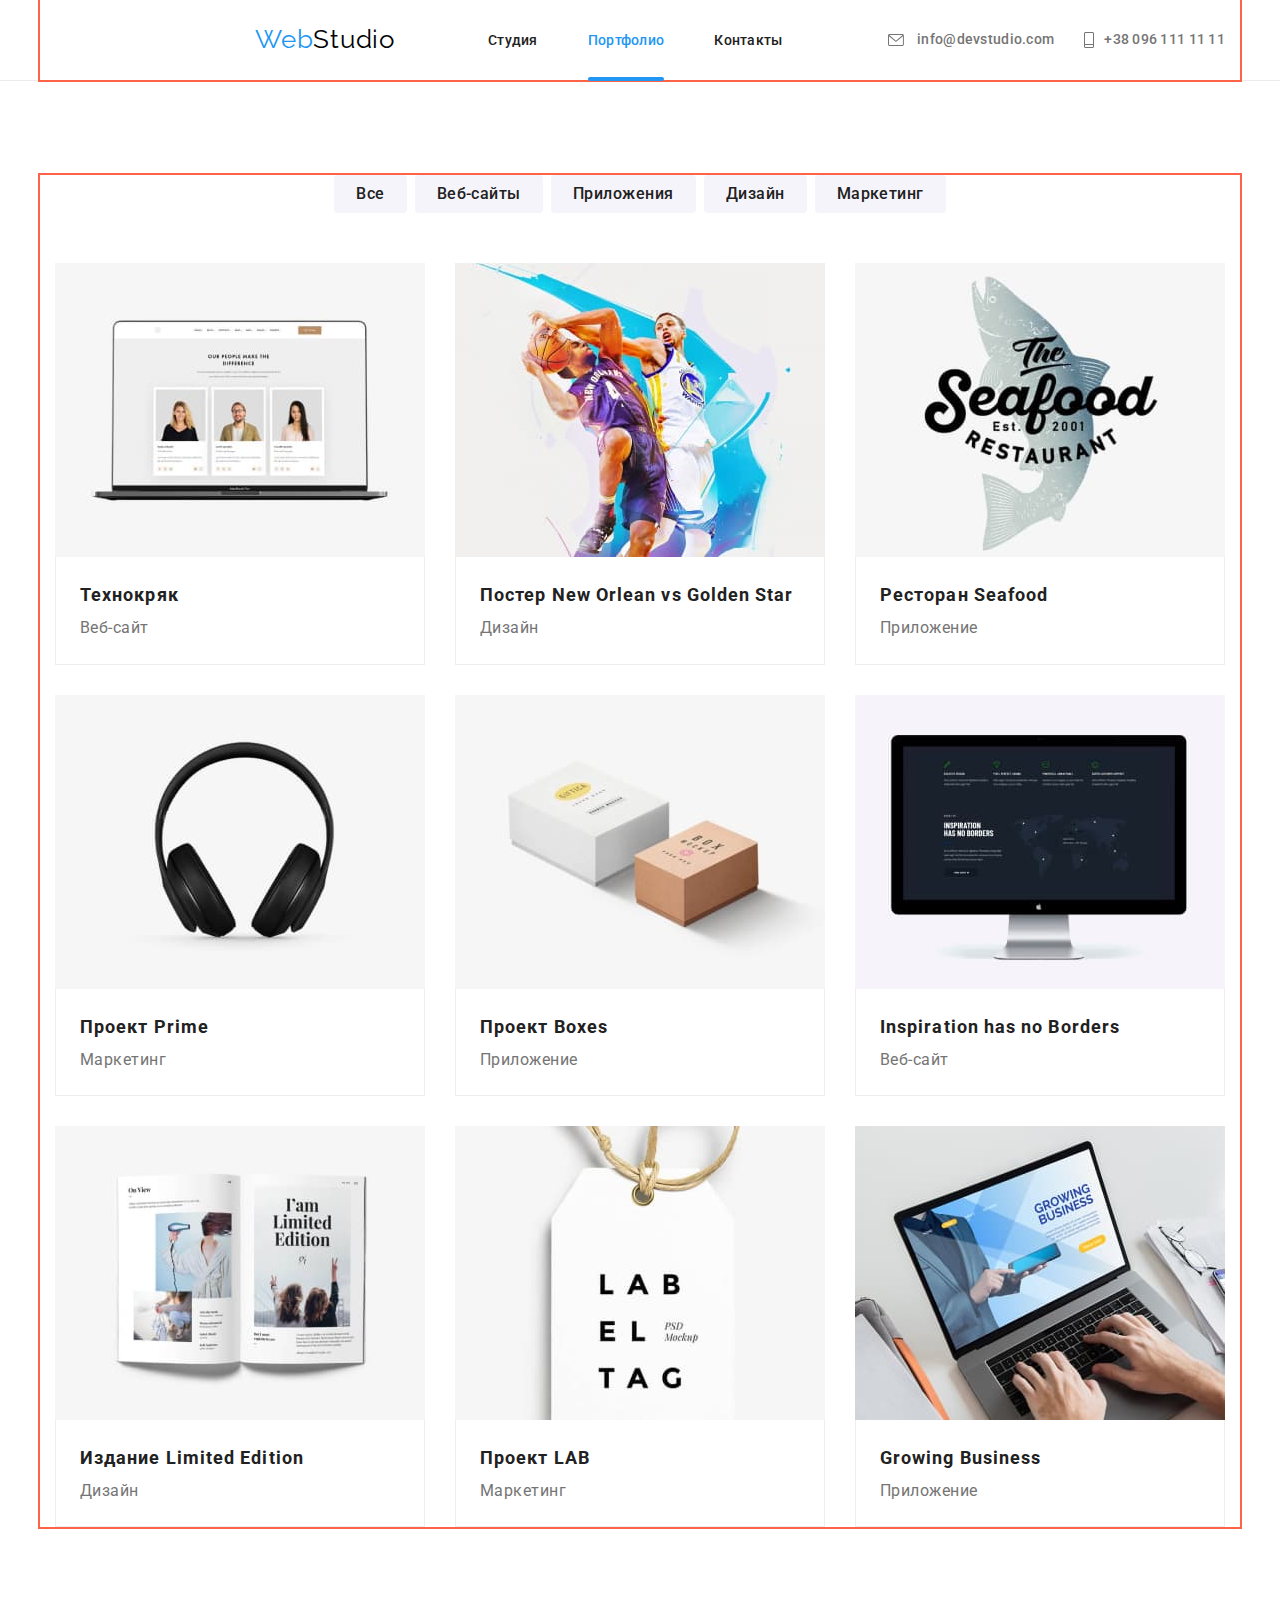
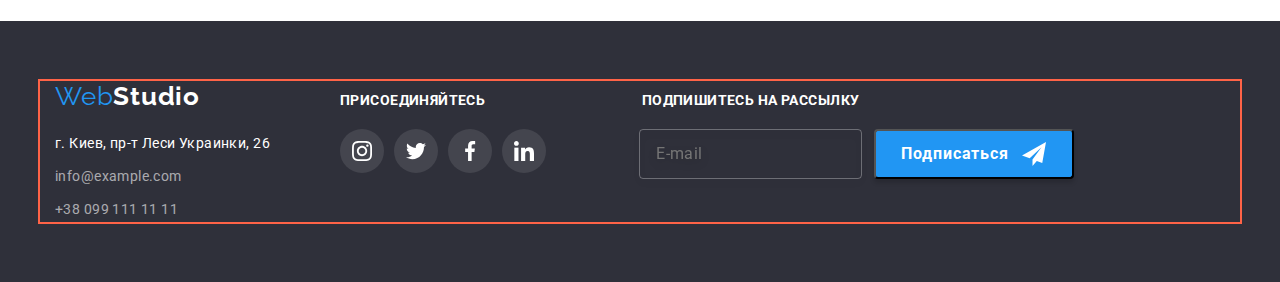
==== commit 15b9b30c: "остались картинки" ====
--- a/portfolio.html
+++ b/portfolio.html
@@ -156,136 +156,152 @@
           <h1 class="portfolio-title"></h1>
           <ul class="our-projects list">
             <li class="item">
-              <div class="our-projects-wrap">
-                <a href="" class="our-projects-wrap-link"
-                  ><img
-                    class="image-of-project"
-                    src="./images/our-projects/project-1.jpg"
-                    alt="веб-сайт технокряк"
-                /></a>
-                <p class="our-projects-cover-text">
-                  Ресурс предлагает комплексные предложения с разным уровнем
-                  функционала и сервисов. Все это позволит посетителю получить
-                  исчерпывающие сведения о компании или частном лице.
-                </p>
-              </div>
-              <div class="project-sign">
-                <p class="our-project-name">Технокряк</p>
-                <p class="our-project-id">Веб-сайт</p>
-              </div>
-            </li>
-            <li class="item">
-              <div class="our-projects-wrap">
-                <a href="" class="our-projects-wrap-link">
-                  <img
-                    class="image-of-project"
-                    src="./images/our-projects/project-2.jpg"
-                    alt="постер раздел дизайн"
-                /></a>
-                <p class="our-projects-cover-text">
-                  Ресурс предлагает комплексные предложения с разным уровнем
-                  функционала и сервисов. Все это позволит посетителю получить
-                  исчерпывающие сведения о компании или частном лице.
-                </p>
-              </div>
-              <div class="project-sign">
-                <p class="our-project-name">Постер New Orlean vs Golden Star</p>
-                <p class="our-project-id">Дизайн</p>
-              </div>
-            </li>
-            <li class="item">
-              <div class="our-projects-wrap">
-                <a href=""
-                  ><img
-                    class="image-of-project"
-                    src="./images/our-projects/project-3.jpg"
-                    alt="ресторан си фуд раздел приложение"
-                /></a>
-                <p class="our-projects-cover-text">
-                  Ресурс предлагает комплексные предложения с разным уровнем
-                  функционала и сервисов. Все это позволит посетителю получить
-                  исчерпывающие сведения о компании или частном лице.
-                </p>
-              </div>
-              <div class="project-sign">
-                <p class="our-project-name">Ресторан Seafood</p>
-                <p class="our-project-id">Приложение</p>
-              </div>
-            </li>
-            <li class="item">
-              <div class="our-projects-wrap">
-                <a href=""
-                  ><img
-                    class="image-of-project"
-                    src="./images/our-projects/project-4.jpg"
-                    alt="проект прайм раздел маркетинг"
-                /></a>
-                <p class="our-projects-cover-text">
-                  Ресурс предлагает комплексные предложения с разным уровнем
-                  функционала и сервисов. Все это позволит посетителю получить
-                  исчерпывающие сведения о компании или частном лице.
-                </p>
-              </div>
-              <div class="project-sign">
-                <p class="our-project-name">Проект Prime</p>
-                <p class="our-project-id">Маркетинг</p>
-              </div>
-            </li>
-            <li class="item">
-              <div class="our-projects-wrap">
-                <a href=""
-                  ><img
-                    class="image-of-project"
-                    src="./images/our-projects/project-5.jpg"
-                    alt="проект боксез раздел приложение"
-                /></a>
-                <p class="our-projects-cover-text">
-                  Ресурс предлагает комплексные предложения с разным уровнем
-                  функционала и сервисов. Все это позволит посетителю получить
-                  исчерпывающие сведения о компании или частном лице.
-                </p>
-              </div>
-              <div class="project-sign">
-                <p class="our-project-name">Проект Boxes</p>
-                <p class="our-project-id">Приложение</p>
-              </div>
-            </li>
-            <li class="item">
-              <div class="our-projects-wrap">
-                <a href=""
-                  ><img
-                    class="image-of-project"
-                    src="./images/our-projects/project-6.jpg"
-                    alt="вебсайт инпирэйшн хэз но бордерз"
-                /></a>
-                <p class="our-projects-cover-text">
-                  Ресурс предлагает комплексные предложения с разным уровнем
-                  функционала и сервисов. Все это позволит посетителю получить
-                  исчерпывающие сведения о компании или частном лице.
-                </p>
-              </div>
-              <div class="project-sign">
-                <p class="our-project-name">Inspiration has no Borders</p>
-                <p class="our-project-id">Веб-сайт</p>
-              </div>
-            </li>
-            <li class="item">
-              <div class="our-projects-wrap">
-                <a href=""
-                  ><img
-                    class="image-of-project"
-                    src="./images/our-projects/project-7.jpg"
-                    alt="издание лимитед эдишн раздел дизайн"
-                /></a>
-                <p class="our-projects-cover-text">
-                  Ресурс предлагает комплексные предложения с разным уровнем
-                  функционала и сервисов. Все это позволит посетителю получить
-                  исчерпывающие сведения о компании или частном лице.
-                </p>
-              </div>
-              <div class="project-sign">
-                <p class="our-project-name">Издание Limited Edition</p>
-                <p class="our-project-id">Дизайн</p>
+              <div class="wrap-wrap">
+                <div class="our-projects-wrap">
+                  <a href="" class="our-projects-wrap-link"
+                    ><img
+                      class="image-of-project"
+                      src="./images/our-projects/project-1.jpg"
+                      alt="веб-сайт технокряк"
+                  /></a>
+                  <p class="our-projects-cover-text">
+                    Ресурс предлагает комплексные предложения с разным уровнем
+                    функционала и сервисов. Все это позволит посетителю получить
+                    исчерпывающие сведения о компании или частном лице.
+                  </p>
+                </div>
+                <div class="project-sign">
+                  <p class="our-project-name">Технокряк</p>
+                  <p class="our-project-id">Веб-сайт</p>
+                </div>
+              </div>
+            </li>
+            <li class="item">
+              <div class="wrap-wrap">
+                <div class="our-projects-wrap">
+                  <a href="" class="our-projects-wrap-link">
+                    <img
+                      class="image-of-project"
+                      src="./images/our-projects/project-2.jpg"
+                      alt="постер раздел дизайн"
+                  /></a>
+                  <p class="our-projects-cover-text">
+                    Ресурс предлагает комплексные предложения с разным уровнем
+                    функционала и сервисов. Все это позволит посетителю получить
+                    исчерпывающие сведения о компании или частном лице.
+                  </p>
+                </div>
+                <div class="project-sign">
+                  <p class="our-project-name">
+                    Постер New Orlean vs Golden Star
+                  </p>
+                  <p class="our-project-id">Дизайн</p>
+                </div>
+              </div>
+            </li>
+            <li class="item">
+              <div class="wrap-wrap">
+                <div class="our-projects-wrap">
+                  <a href=""
+                    ><img
+                      class="image-of-project"
+                      src="./images/our-projects/project-3.jpg"
+                      alt="ресторан си фуд раздел приложение"
+                  /></a>
+                  <p class="our-projects-cover-text">
+                    Ресурс предлагает комплексные предложения с разным уровнем
+                    функционала и сервисов. Все это позволит посетителю получить
+                    исчерпывающие сведения о компании или частном лице.
+                  </p>
+                </div>
+                <div class="project-sign">
+                  <p class="our-project-name">Ресторан Seafood</p>
+                  <p class="our-project-id">Приложение</p>
+                </div>
+              </div>
+            </li>
+            <li class="item">
+              <div class="wrap-wrap">
+                <div class="our-projects-wrap">
+                  <a href=""
+                    ><img
+                      class="image-of-project"
+                      src="./images/our-projects/project-4.jpg"
+                      alt="проект прайм раздел маркетинг"
+                  /></a>
+                  <p class="our-projects-cover-text">
+                    Ресурс предлагает комплексные предложения с разным уровнем
+                    функционала и сервисов. Все это позволит посетителю получить
+                    исчерпывающие сведения о компании или частном лице.
+                  </p>
+                </div>
+                <div class="project-sign">
+                  <p class="our-project-name">Проект Prime</p>
+                  <p class="our-project-id">Маркетинг</p>
+                </div>
+              </div>
+            </li>
+            <li class="item">
+              <div class="wrap-wrap">
+                <div class="our-projects-wrap">
+                  <a href=""
+                    ><img
+                      class="image-of-project"
+                      src="./images/our-projects/project-5.jpg"
+                      alt="проект боксез раздел приложение"
+                  /></a>
+                  <p class="our-projects-cover-text">
+                    Ресурс предлагает комплексные предложения с разным уровнем
+                    функционала и сервисов. Все это позволит посетителю получить
+                    исчерпывающие сведения о компании или частном лице.
+                  </p>
+                </div>
+                <div class="project-sign">
+                  <p class="our-project-name">Проект Boxes</p>
+                  <p class="our-project-id">Приложение</p>
+                </div>
+              </div>
+            </li>
+            <li class="item">
+              <div class="wrap-wrap">
+                <div class="our-projects-wrap">
+                  <a href=""
+                    ><img
+                      class="image-of-project"
+                      src="./images/our-projects/project-6.jpg"
+                      alt="вебсайт инпирэйшн хэз но бордерз"
+                  /></a>
+                  <p class="our-projects-cover-text">
+                    Ресурс предлагает комплексные предложения с разным уровнем
+                    функционала и сервисов. Все это позволит посетителю получить
+                    исчерпывающие сведения о компании или частном лице.
+                  </p>
+                </div>
+                <div class="project-sign">
+                  <p class="our-project-name">Inspiration has no Borders</p>
+                  <p class="our-project-id">Веб-сайт</p>
+                </div>
+              </div>
+            </li>
+            <li class="item">
+              <div class="wrap-wrap">
+                <div class="our-projects-wrap">
+                  <a href=""
+                    ><img
+                      class="image-of-project"
+                      src="./images/our-projects/project-7.jpg"
+                      alt="издание лимитед эдишн раздел дизайн"
+                  /></a>
+                  <p class="our-projects-cover-text">
+                    Ресурс предлагает комплексные предложения с разным уровнем
+                    функционала и сервисов. Все это позволит посетителю получить
+                    исчерпывающие сведения о компании или частном лице.
+                  </p>
+                </div>
+                <div class="project-sign">
+                  <p class="our-project-name">Издание Limited Edition</p>
+                  <p class="our-project-id">Дизайн</p>
+                </div>
               </div>
             </li>
             <li class="item">
@@ -308,22 +324,24 @@
               </div>
             </li>
             <li class="item">
-              <div class="our-projects-wrap">
-                <a href=""
-                  ><img
-                    class="image-of-project"
-                    src="./images/our-projects/project-9.jpg"
-                    alt="гроуинг бизнес раздел приложение"
-                /></a>
-                <p class="our-projects-cover-text">
-                  Ресурс предлагает комплексные предложения с разным уровнем
-                  функционала и сервисов. Все это позволит посетителю получить
-                  исчерпывающие сведения о компании или частном лице.
-                </p>
-              </div>
-              <div class="project-sign">
-                <p class="our-project-name">Growing Business</p>
-                <p class="our-project-id">Приложение</p>
+              <div class="wrap-wrap">
+                <div class="our-projects-wrap">
+                  <a href=""
+                    ><img
+                      class="image-of-project"
+                      src="./images/our-projects/project-9.jpg"
+                      alt="гроуинг бизнес раздел приложение"
+                  /></a>
+                  <p class="our-projects-cover-text">
+                    Ресурс предлагает комплексные предложения с разным уровнем
+                    функционала и сервисов. Все это позволит посетителю получить
+                    исчерпывающие сведения о компании или частном лице.
+                  </p>
+                </div>
+                <div class="project-sign">
+                  <p class="our-project-name">Growing Business</p>
+                  <p class="our-project-id">Приложение</p>
+                </div>
               </div>
             </li>
           </ul>
--- a/css/main.min.css
+++ b/css/main.min.css
@@ -1 +1 @@
-:root{--primary-text-color: #757575;--secondary-text-color: #212121;--tertiary-text-color: #ffffff;--accent-color: #2196f3;--timing-function: cubic-bezier(0.4, 0, 0.2, 1)}body{background-color:#fff;color:var(--primary-text-color);font-family:"Roboto",sans-serif}.list{list-style:none;padding:0px;margin:0px}.link{text-decoration:none}img{display:block;max-width:100%;height:auto}.container{width:100%;padding-left:15px;padding-right:15px;margin:0 auto;outline:2px solid tomato}@media screen and (min-width: 480px){.container{width:480px}}@media screen and (min-width: 480px)and (min-width: 768px){.container{width:768px}}@media screen and (min-width: 480px)and (min-width: 1200px){.container{width:1200px}}.mob-container{width:100%;padding-left:40px;padding-right:15px;padding-top:10px;padding-bottom:48px;margin:0 auto;outline:2px solid tomato}@media screen and (min-width: 480px){.mob-container{width:480px}}@media screen and (min-width: 480px)and (min-width: 768px){.mob-container{width:768px}}@media screen and (min-width: 480px)and (min-width: 1200px){.mob-container{width:1200px}}.mob-menu{position:fixed;top:0;background-color:var(--tertiary-text-color);height:100vh;width:100vw;z-index:2}.mob-menu .mob-container{display:flex;flex-direction:column;height:100%;justify-content:space-between;overflow:hidden scroll}.mob-menu-open,.mob-menu-close{border:none;background-color:rgba(0,0,0,0);display:block;margin-left:auto}.mob-menu-open:hover,.mob-menu-open:focus,.mob-menu-close:hover,.mob-menu-close:focus{fill:var(--accent-color)}.mob-nav-menu{display:block}.mob-nav-menu .mob-nav-menu__item:not(:last-child){margin-bottom:32px}.mob-nav-menu .link.current{color:var(--accent-color)}.mob-nav-menu__link{transition-property:color;transition-duration:250ms;transition-timing-function:var(--timing-function);font-weight:500;font-size:40px;line-height:1.18;letter-spacing:.02em;color:var(--secondary-text-color)}.mob-nav-menu__link:hover,.mob-nav-menu__link:focus{color:var(--accent-color)}.mob-header-contacts .mob-header-contacts__mail,.mob-header-contacts .mob-header-contacts__phone{display:block;font-weight:500;letter-spacing:.02em}.mob-header-contacts .mob-header-contacts__phone{font-size:34px;line-height:1.18;color:var(--accent-color);margin-bottom:32px}.mob-header-contacts .mob-header-contacts__mail{font-size:24px;line-height:1.17;color:var(--primary-text-color);margin-bottom:64px}.mob-soc-menu-list{display:flex}.mob-soc-item__item:not(:last-child){padding-right:5px;border-right:1px solid rgba(33,33,33,.2)}.mob-soc-item__item:not(:first-child){padding-left:5px}.mob-soc-menu__link{font-weight:500;font-size:18px;line-height:1.22px;letter-spacing:.02em;color:var(--accent-color)}.header{background-color:var(--tertiary-text-color);border-bottom:1px solid #ececec}.header>.container{display:flex;align-items:center}.header__logo-web{padding-bottom:16px;padding-top:16px;color:var(--accent-color);font-family:Raleway;font-size:26px;line-height:1.19;letter-spacing:.03em}.header__logo-studio{padding-bottom:16px;padding-top:16px;color:#000;font-family:Raleway;font-size:26px;line-height:1.19;letter-spacing:.03em}.nav-menu,.header-contacts{display:none}@media screen and (min-width: 767px){.nav-menu,.header-contacts{display:none}}@media screen and (min-width: 768px){.mob-menu-open{display:none}.header__logo-web,.header__logo-studio{padding-top:26px;padding-bottom:26px}.nav-menu{display:flex;margin-left:88px}.nav-menu .nav-menu__item:not(:last-child){margin-right:50px}.nav-menu .link.current{color:var(--accent-color)}.nav-menu__link{transition-property:color;transition-duration:250ms;transition-timing-function:var(--timing-function);font-weight:500;font-size:14px;line-height:1.14;letter-spacing:.02em;padding-top:32px;padding-bottom:32px;color:var(--secondary-text-color)}.nav-menu__link:hover,.nav-menu__link:focus{color:var(--accent-color)}.link.current{position:relative}.link.current::after{content:"";position:absolute;display:block;left:0px;bottom:-1px;width:100%;height:4px;background-color:var(--accent-color);border-radius:2px}.header-contacts{margin-left:auto;display:flex;flex-direction:column}.header-contacts .header-contacts__mail,.header-contacts .header-contacts__phone{font-weight:500;font-size:12px;line-height:1.17;letter-spacing:.02em;color:var(--primary-text-color)}.header-contacts .header-contacts__mail:hover,.header-contacts .header-contacts__mail:focus,.header-contacts .header-contacts__phone:hover,.header-contacts .header-contacts__phone:focus{color:var(--accent-color)}.header-contacts__mail{padding-top:21px;margin-bottom:10px}.header-contacts__phone{padding-bottom:21px}.header-contacts__mail-icon,.header-contacts__phone-icon{margin-right:8px;vertical-align:middle;fill:currentColor}.header-contacts__mail-icon{width:14px;height:10px}.header-contacts__phone-icon{width:10px;height:14px}}@media screen and (min-width: 1200px){.header__logo-web,.header__logo-studio{padding-top:24px;padding-bottom:25px}.header__logo-web{margin-left:200px}.nav-menu{margin-left:93px}.header-contacts{margin-left:auto;display:flex;flex-direction:row}.header-contacts .header-contacts__mail,.header-contacts .header-contacts__phone{transition-property:color;transition-duration:250ms;transition-timing-function:var(--timing-function);padding-top:32px;padding-bottom:32px;font-weight:500;font-size:14px;line-height:1.14;letter-spacing:.02em;color:var(--primary-text-color)}.header-contacts .header-contacts__mail:hover,.header-contacts .header-contacts__mail:focus,.header-contacts .header-contacts__phone:hover,.header-contacts .header-contacts__phone:focus{color:var(--accent-color)}.header-contacts__mail{margin-right:30px;margin-bottom:0px}.header-contacts__mail-icon,.header-contacts__phone-icon{margin-right:10px;fill:currentColor}.header-contacts__mail-icon{width:16px;height:12px}.header-contacts__phone-icon{width:10px;height:16px}}.hero{max-width:1600px;margin:0 auto;padding-top:118px;padding-bottom:118px;text-align:center;background-color:#2f303a;background-image:linear-gradient(rgba(47, 48, 58, 0.4), rgba(47, 48, 58, 0.4)),url(../images/hero/hero-bg.jpg);background-position:center;background-repeat:no-repeat;background-size:cover}.hero__title{color:var(--tertiary-text-color);font-weight:900;font-size:26px;line-height:1.62;letter-spacing:.06em;text-transform:uppercase;margin-top:0px;margin-bottom:30px}.hero__button{transition-property:background-color;transition-duration:250ms;transition-timing-function:var(--timing-function);display:inline-block;padding:10px 32px;background-color:var(--accent-color);color:var(--tertiary-text-color);font-weight:700;font-size:16px;line-height:1.88;cursor:pointer;border:1px solid rgba(0,0,0,0);text-align:center;letter-spacing:.06em;min-width:200px;height:50px;border-radius:4px}.hero__button:hover,.hero__button:focus{background-color:#188ce8}.features{padding-top:60px;padding-bottom:60px}@media screen and (min-width: 1200px){.features{padding-top:94px;padding-bottom:94px}}.feature{display:flex;align-items:center;justify-content:center;background-color:#f5f4fa;border-radius:4px}.features__title{margin-top:0px;margin-bottom:0px}.each-feature__title{color:var(--secondary-text-color);font-weight:700;font-size:14px;line-height:1.14;letter-spacing:.03em;text-transform:uppercase;margin-bottom:10px;margin-top:30px}@media screen and (min-width: 768px){.features-menu{display:flex;flex-wrap:wrap}}@media screen and (min-width: 1200px){.features-menu{flex-wrap:nowrap}}.features-menu__item:not(:last-child){margin-bottom:30px}@media screen and (min-width: 768px){.features-menu__item{width:calc((100% - 30px)/2);margin-right:30px;margin-bottom:30px}.features-menu__item:nth-child(2n){margin-right:0px}.features-menu__item:nth-last-child(-n+2){margin-bottom:0px}}@media screen and (min-width: 1200px){.features-menu__item{width:calc((100% - 0px)/1)}.features-menu__item:nth-last-child(-n+4){margin-bottom:0px}.features-menu__item:not(:last-child){margin-right:30px}}.each-feature__item{font-size:14px;line-height:1.71;letter-spacing:.03em;margin-bottom:0px;margin-top:0px}.what-are-we-doing{display:none}@media screen and (min-width: 1200px){.what-are-we-doing{display:contents;text-align:center;padding-bottom:94px}.what-are-we-doing-title{color:var(--secondary-text-color);font-weight:700;font-size:36px;line-height:1.17;letter-spacing:.03em;margin-top:0px;margin-bottom:50px}.what-are-we-doing-list{display:flex}.what-are-we-doing-list .item:not(:last-child){margin-right:30px}.what-are-we-doing-image{display:block}.what-are-we-doing-wrap{position:relative}.what-are-we-doing-sign{position:absolute;margin-bottom:0px;margin-top:0px;left:0;bottom:0;align-items:center;padding-top:27px;padding-bottom:27px;font-weight:700;font-size:14px;line-height:1.14;text-align:center;letter-spacing:.03em;text-transform:uppercase;background-color:rgba(47,48,58,.8);width:100%;height:70px;color:var(--tertiary-text-color)}}.our-team{text-align:center;background-color:#f5f4fa;padding-bottom:60px;padding-top:60px}@media screen and (min-width: 1200px){.our-team{padding-bottom:94px;padding-top:94px}}.our-team-title,.regular-clients-title{color:var(--secondary-text-color);font-weight:700;font-size:28px;line-height:1.18;letter-spacing:.03em;margin-top:0px;margin-bottom:30px}@media screen and (min-width: 1200px){.our-team-title,.regular-clients-title{font-size:36px;line-height:1.17;margin-bottom:50px}}.team-image{width:100%}@media screen and (min-width: 768px){.our-team-list{display:flex;flex-wrap:wrap}}@media screen and (min-width: 1200px){.our-team-list{flex-wrap:nowrap}}.our-team-list .item{box-shadow:0px 1px 3px rgba(0,0,0,.12),0px 1px 1px rgba(0,0,0,.14),0px 2px 1px rgba(0,0,0,.2);border-radius:0px 0px 4px 4px}.our-team-list .item:not(:last-child){margin-bottom:30px}@media screen and (min-width: 768px){.our-team-list .item{width:calc((100% - 30px)/2);margin-right:30px;margin-bottom:30px}.our-team-list .item:nth-child(2n){margin-right:0px}.our-team-list .item:nth-last-child(-n+2){margin-bottom:0px}}@media screen and (min-width: 1200px){.our-team-list .item:nth-last-child(-n+4){margin-bottom:0px}.our-team-list .item:not(:last-child){margin-right:30px}}.our-team-sign{padding-top:30px;padding-bottom:24px;background-color:var(--tertiary-text-color);border-radius:0px 0px 4px 4px}.our-team-name{color:var(--secondary-text-color);font-weight:500;font-size:16px;line-height:1.19;letter-spacing:.03em;margin-top:0px;margin-bottom:10px}.our-team-spec{font-size:16px;line-height:1.19;letter-spacing:.03em;margin-top:0px;margin-bottom:9px}.team-spec-soc-list{display:flex;justify-content:center}.team-spec-soc-item+.team-spec-soc-item{margin-left:10px}.team-spec-soc-link{transition-property:background-color;transition-duration:250ms;transition-timing-function:var(--timing-function);display:flex;align-items:center;justify-content:center;width:44px;height:44px;border-radius:50%}.team-spec-soc-link .team-spec-soc-icon{transition-property:fill;transition-duration:250ms;transition-timing-function:var(--timing-function)}.team-spec-soc-icon{fill:#afb1b8}.team-spec-soc-link:hover,.team-spec-soc-link:focus{background-color:var(--accent-color)}.team-spec-soc-link:hover .team-spec-soc-icon,.team-spec-soc-link:hover .team-spec-soc-icon,.team-spec-soc-link:focus .team-spec-soc-icon,.team-spec-soc-link:focus .team-spec-soc-icon{fill:var(--tertiary-text-color)}.regular-clients{text-align:center;padding-bottom:60px;padding-top:60px}@media screen and (min-width: 1200px){.regular-clients{padding-bottom:94px;padding-top:94px}}.regular-clients-list{display:flex;flex-wrap:wrap;justify-content:center}@media screen and (min-width: 1200px){.regular-clients-list{flex-wrap:nowrap}}.regular-clients-link{transition-property:border-color;transition-duration:250ms;transition-timing-function:var(--timing-function);display:flex;align-items:center;justify-content:center;color:#afb1b8;border:1px solid #afb1b8;border-radius:4px;height:92px}.regular-clients-link .regular-clients-icon{transition-property:fill;transition-duration:250ms;transition-timing-function:var(--timing-function)}@media screen and (min-width: 1200px){.regular-clients-item+.regular-clients-item{margin-left:30px}}.regular-clients-item{width:calc((100% - 30px)/2);margin-right:30px;margin-bottom:30px}.regular-clients-item:nth-child(2n){margin-right:0px}.regular-clients-item:nth-last-child(-n+2){margin-bottom:0px}@media screen and (min-width: 768px){.regular-clients-item{width:calc((100% - 60px)/3)}.regular-clients-item:nth-child(2n){margin-right:30px}.regular-clients-item:nth-child(3n){margin-right:0px}.regular-clients-item:nth-last-child(-n+3){margin-bottom:0px}}@media screen and (min-width: 1200px){.regular-clients-item{width:calc((100% - 0px)/1);margin-right:0px;margin-bottom:0px}.regular-clients-item:nth-child(2n){margin-right:0px}}.regular-clients-icon{fill:#afb1b8}.regular-clients-link:hover,.regular-clients-link:focus{cursor:pointer;border-color:var(--accent-color)}.regular-clients-link:hover .regular-clients-icon,.regular-clients-link:hover .regular-clients-icon,.regular-clients-link:focus .regular-clients-icon,.regular-clients-link:focus .regular-clients-icon{fill:var(--accent-color)}.footer{background-color:#2f303a;padding-top:60px;padding-bottom:60px}.logo-web-footer{color:var(--accent-color);font-family:Raleway;font-weight:700px;font-size:26px;line-height:1.19;letter-spacing:.03em}.logo-studio-foot{color:var(--tertiary-text-color);font-family:"Raleway";font-weight:700;font-size:26px;line-height:1.19;letter-spacing:.03em}.first-footer-list{text-align:center}@media screen and (min-width: 768px){.footer-list{display:flex;flex-wrap:wrap;text-align:center;margin-top:0px;margin-bottom:0px}}@media screen and (min-width: 768px){.first-footer-list{display:flex;flex-direction:column;margin-right:165px;margin-left:76px}}@media screen and (min-width: 1200px){.first-footer-list{text-align:start;margin-right:70px;margin-left:0px}}.adress{color:var(--tertiary-text-color);font-style:normal;font-size:14px;line-height:1.71;letter-spacing:.03em;margin-top:20px;margin-bottom:9px}.footer-contacts .mail,.footer-contacts .phone{display:block;transition-property:color;transition-duration:250ms;transition-timing-function:var(--timing-function);font-size:14px;line-height:1.71;letter-spacing:.03em;color:rgba(255,255,255,.6)}.footer-contacts .mail:hover,.footer-contacts .mail:focus,.footer-contacts .phone:hover,.footer-contacts .phone:focus{color:var(--accent-color)}.mail{margin-bottom:9px}.second-footer-list-title{text-align:center;color:var(--tertiary-text-color);font-weight:700;font-size:14px;line-height:1.14;letter-spacing:.03em;text-transform:uppercase;margin-top:60px;margin-bottom:20px}@media screen and (min-width: 768px){.second-footer-list-title{margin-top:5px}}@media screen and (min-width: 1200px){.second-footer-list-title{margin-top:12px;text-align:start}}.our-soc-links-list{display:flex;justify-content:center}.our-soc-link{transition-property:background-color;transition-duration:250ms;transition-timing-function:var(--timing-function);display:flex;width:44px;height:44px;border-radius:50%;background-color:rgba(255,255,255,.1);align-items:center;justify-content:center}.our-soc-link:hover,.our-soc-link:focus{background-color:var(--accent-color)}.our-soc-item+.our-soc-item{margin-left:10px}.our-soc-icon{fill:var(--tertiary-text-color)}@media screen and (min-width: 768px){.third-footer-list{display:block;width:450px;margin-left:166px}}@media screen and (min-width: 1200px){.third-footer-list{display:flex;margin-left:93px}}.form-emeil-label{display:block;text-align:center;font-weight:700;font-size:14px;line-height:1.14;letter-spacing:.03em;text-transform:uppercase;margin-top:60px;margin-bottom:20px;color:var(--tertiary-text-color)}@media screen and (min-width: 1200px){.form-emeil-label{margin-top:12px}}.form-emeil-input{margin-bottom:20px;padding-left:16px;align-items:center;width:100%;height:50px;border:1px solid rgba(255,255,255,.3);font-size:16px;line-height:1.25;align-items:center;letter-spacing:.03em;color:rgba(255,255,255,.6);filter:drop-shadow(0px 4px 4px rgba(0, 0, 0, 0.15));border-radius:4px;background-color:rgba(0,0,0,0)}.form-submit-footer-lable{display:flex;justify-content:center}.form-submit-btn{width:200px;height:50px;font-weight:700;font-size:16px;line-height:1.88;padding-left:0;padding-right:38px;letter-spacing:.06em;color:var(--tertiary-text-color);background:var(--accent-color);box-shadow:0px 4px 4px rgba(0,0,0,.15);border-radius:4px;outline:rgba(0,0,0,0)}.submit-btn{position:relative}@media screen and (min-width: 1200px){.submit-btn{margin-top:48px;margin-left:12px}}.form-submit-footer-icon{position:absolute;bottom:13px;right:28px}.portfolio{padding-top:60px;padding-bottom:60px}.portfolio .portfolio-title{margin-top:0px;margin-bottom:40px}@media screen and (min-width: 768px){.portfolio .portfolio-title{margin-bottom:30px}}button{font:inherit}.filter-buttons{display:flex;flex-wrap:wrap;justify-content:flex-start}@media screen and (min-width: 768px){.filter-buttons{flex-wrap:nowrap;justify-content:center}}.filter-buttons .item{margin-bottom:15px}@media screen and (max-width: 391px){.filter-buttons .item:not(:last-child){margin-right:8px}.filter-buttons .item:nth-child(2n){margin-right:0px}.filter-buttons .item:nth-last-child(-n+1){margin-bottom:0px}}@media screen and (min-width: 392px){.filter-buttons .item{margin-right:8px}.filter-buttons .item:nth-child(3n){margin-right:0px}.filter-buttons .item:last-child{margin-right:0px}.filter-buttons .item:nth-last-child(-n+2){margin-bottom:0px}}@media screen and (min-width: 768px){.filter-buttons .item{margin-bottom:0px}.filter-buttons .item:not(:last-child){margin-right:8px}}.filter-button{transition-property:background-color,box-shadow;transition-duration:250ms;transition-timing-function:var(--timing-function);padding-left:22px;padding-right:22px;height:38px;cursor:pointer;font-weight:500;font-size:16px;line-height:1.62;text-align:center;letter-spacing:.03em;color:var(--secondary-text-color);background:#f5f4fa;border-radius:4px;border:0}.filter-button:hover,.filter-button:focus{color:var(--tertiary-text-color);background-color:var(--accent-color);box-shadow:0px 3px 1px rgba(0,0,0,.1),0px 1px 2px rgba(0,0,0,.08),0px 2px 2px rgba(0,0,0,.12)}@media screen and (min-width: 768px){.our-projects{display:flex;flex-wrap:wrap}}.our-projects .item{transition-property:box-shadow;transition-duration:250ms;transition-timing-function:var(--timing-function)}.our-projects .item:not(:last-child){margin-bottom:30px}@media screen and (min-width: 768px){.our-projects .item{width:calc((100% - 30px)/2);margin-right:30px;margin-bottom:30px;cursor:pointer}.our-projects .item:nth-child(2n){margin-right:0px}.our-projects .item:nth-last-child(-n+2){margin-bottom:0px}}.our-projects .item:hover{box-shadow:0px 1px 1px rgba(0,0,0,.12),0px 4px 4px rgba(0,0,0,.06),1px 4px 6px rgba(0,0,0,.16)}.our-projects .item:hover .our-projects-cover-text{transform:translateY(0)}.image-of-project{width:450px}@media screen and (min-width: 768px){.image-of-project{width:354px}}.our-projects-wrap-link{display:flex;flex-direction:column;height:100%}.our-projects-wrap{position:relative;overflow:hidden}.our-projects-cover-text{position:absolute;width:100%;height:101%;top:0px;left:0px;margin-top:0px;margin-bottom:0px;padding:63px 24px;font-size:18px;line-height:1.56;letter-spacing:.03em;color:var(--tertiary-text-color);background-color:rgba(33,150,243,.9);transform:translateY(100%);transition:transform 250ms var(--timing-function)}.project-sign{flex-grow:1;padding-top:20px;padding-right:24px;padding-bottom:20px;padding-left:24px;border-right:1px solid #eee;border-bottom:1px solid #eee;border-left:1px solid #eee}.our-project-name{margin-top:0px;margin-bottom:0px;color:var(--secondary-text-color);font-weight:700;font-size:18px;line-height:2;letter-spacing:.06em}.our-project-id{margin-top:0px;margin-bottom:0px;font-size:16px;line-height:1.89;letter-spacing:.03em}.modal-close{position:absolute;top:8px;right:8px;display:flex;align-items:center;justify-content:center;width:30px;height:30px;border-radius:50%;border:1px solid rgba(0,0,0,.1);background-color:var(--tertiary-text-color)}.modal-close:hover,.modal-close:focus{fill:var(--accent-color)}.modal-bcg{position:fixed;top:0;width:100%;height:100%;background:rgba(0,0,0,.2);opacity:1;transition:opacity 250ms,visibility 250ms var(--timing-function)}.modal{position:absolute;top:50%;left:50%;transform:translate(-50%, -50%) scale(1);width:95vw;min-height:581px;background:var(--tertiary-text-color);box-shadow:0px 1px 3px rgba(0,0,0,.12),0px 1px 1px rgba(0,0,0,.14),0px 2px 1px rgba(0,0,0,.2);border-radius:4px;transition:transform 250ms;padding:40px}@media screen and (min-width: 480px){.modal{width:450px}}@media screen and (min-width: 1200px){.modal{width:528px}}.modal-title{margin-bottom:12px;margin-top:0px;font-weight:700;font-size:20px;line-height:1.15;text-align:center;letter-spacing:.03em;color:#212121}textarea{resize:none}.modal-form-inputs{display:flex;flex-direction:column;width:100%;height:342px}.modal-form-inputs .modal-form-field:nth-child(-n+3){margin-bottom:10px}.input-wrap{position:relative}.modal-form-label{display:block;font-size:12px;line-height:1.17;letter-spacing:.01em;margin-bottom:4px}.modal-form-input{padding-left:42px;width:100%;height:40px;border:1px solid rgba(33,33,33,.2);background-color:rgba(0,0,0,0);border-radius:4px;outline:none}.modal-form-input:focus,.modal-form-input:focus+.modal-icon{border-color:var(--accent-color);fill:var(--accent-color)}.modal-form-coment{display:block;margin-bottom:4px;font-size:12px;line-height:1.17;letter-spacing:.01em}.modal-text-area{width:100%;height:120px;border:1px solid rgba(33,33,33,.2);border-radius:4px;outline:none}.modal-text-area:focus{border-color:var(--accent-color)}.modal-text-area::placeholder{font-size:12px;line-height:14px;letter-spacing:.01em;padding:12px 16px;color:rgba(117,117,117,.5)}.modal-icon{position:absolute;left:12px;top:50%;transform:translateY(-50%)}.modal-form-check{margin-left:auto;margin-right:auto;margin-top:20px;margin-bottom:30px}.modal-form-agree{display:flex;align-items:center;font-size:9px;line-height:1.71;letter-spacing:.03em}@media screen and (min-width: 1200px){.modal-form-agree{font-size:14px}}@media screen and (min-width: 480px)and (max-width: 1199px){.modal-form-agree{font-size:12px}}.modal-form-agree::before{content:" ";display:inline-block;align-items:center;width:16px;height:15px;border:2px solid;border-color:#212121;border-radius:3px;margin-right:7px}.modal-form-check-input{appearance:none;position:absolute}.modal-form-check-input:checked+.modal-form-agree::before{border-color:var(--accent-color);background-color:var(--accent-color);background-image:url("../images/icons/Vector.svg");background-size:contain;background-origin:border-box}.treaty-link{color:var(--accent-color);text-decoration:underline}.button-submit{display:flex;justify-content:center}.modal-form-submit-btn{transition-property:background-color;transition-duration:250ms;transition-timing-function:var(--timing-function);display:block;padding:10px 55px;min-width:200px;height:50px;background-color:var(--accent-color);color:var(--tertiary-text-color);font-weight:700;font-size:16px;line-height:1.88;cursor:pointer;border:1px solid rgba(0,0,0,0);text-align:center;letter-spacing:.06em;border-radius:4px}.modal-form-submit-btn:hover,.modal-form-submit-btn:focus{background-color:#188ce8;box-shadow:0px 4px 4px rgba(0,0,0,.15)}.is-hidden{opacity:0;pointer-events:none;visibility:hidden}.modal-bcg.is-hidden .modal{transform:translate(-50%, -50%) scale(1.3)}/*# sourceMappingURL=main.min.css.map */+:root{--primary-text-color: #757575;--secondary-text-color: #212121;--tertiary-text-color: #ffffff;--accent-color: #2196f3;--timing-function: cubic-bezier(0.4, 0, 0.2, 1)}body{background-color:#fff;color:var(--primary-text-color);font-family:"Roboto",sans-serif}.list{list-style:none;padding:0px;margin:0px}.link{text-decoration:none}img{display:block;max-width:100%;height:auto}.container{width:100%;padding-left:15px;padding-right:15px;margin:0 auto;outline:2px solid tomato}@media screen and (min-width: 480px){.container{width:480px}}@media screen and (min-width: 480px)and (min-width: 768px){.container{width:768px}}@media screen and (min-width: 480px)and (min-width: 1200px){.container{width:1200px}}.mob-container{width:100%;padding-left:40px;padding-right:15px;padding-top:10px;padding-bottom:48px;margin:0 auto;outline:2px solid tomato}@media screen and (min-width: 480px){.mob-container{width:480px}}@media screen and (min-width: 480px)and (min-width: 768px){.mob-container{width:768px}}@media screen and (min-width: 480px)and (min-width: 1200px){.mob-container{width:1200px}}.mob-menu{position:fixed;top:0;background-color:var(--tertiary-text-color);height:100vh;width:100vw;z-index:2}.mob-menu .mob-container{display:flex;flex-direction:column;height:100%;justify-content:space-between;overflow:hidden scroll}.mob-menu-open,.mob-menu-close{border:none;background-color:rgba(0,0,0,0);display:block;margin-left:auto}.mob-menu-open:hover,.mob-menu-open:focus,.mob-menu-close:hover,.mob-menu-close:focus{fill:var(--accent-color)}.mob-nav-menu{display:block}.mob-nav-menu .mob-nav-menu__item:not(:last-child){margin-bottom:32px}.mob-nav-menu .link.current{color:var(--accent-color)}.mob-nav-menu__link{transition-property:color;transition-duration:250ms;transition-timing-function:var(--timing-function);font-weight:500;font-size:40px;line-height:1.18;letter-spacing:.02em;color:var(--secondary-text-color)}.mob-nav-menu__link:hover,.mob-nav-menu__link:focus{color:var(--accent-color)}.mob-header-contacts .mob-header-contacts__mail,.mob-header-contacts .mob-header-contacts__phone{display:block;font-weight:500;letter-spacing:.02em}.mob-header-contacts .mob-header-contacts__phone{font-size:34px;line-height:1.18;color:var(--accent-color);margin-bottom:32px}.mob-header-contacts .mob-header-contacts__mail{font-size:24px;line-height:1.17;color:var(--primary-text-color);margin-bottom:64px}.mob-soc-menu-list{display:flex}.mob-soc-item__item:not(:last-child){padding-right:5px;border-right:1px solid rgba(33,33,33,.2)}.mob-soc-item__item:not(:first-child){padding-left:5px}.mob-soc-menu__link{font-weight:500;font-size:18px;line-height:1.22px;letter-spacing:.02em;color:var(--accent-color)}.header{background-color:var(--tertiary-text-color);border-bottom:1px solid #ececec}.header>.container{display:flex;align-items:center}.header__logo-web{padding-bottom:16px;padding-top:16px;color:var(--accent-color);font-family:Raleway;font-size:26px;line-height:1.19;letter-spacing:.03em}.header__logo-studio{padding-bottom:16px;padding-top:16px;color:#000;font-family:Raleway;font-size:26px;line-height:1.19;letter-spacing:.03em}.nav-menu,.header-contacts{display:none}@media screen and (min-width: 767px){.nav-menu,.header-contacts{display:none}}@media screen and (min-width: 768px){.mob-menu-open{display:none}.header__logo-web,.header__logo-studio{padding-top:26px;padding-bottom:26px}.nav-menu{display:flex;margin-left:88px}.nav-menu .nav-menu__item:not(:last-child){margin-right:50px}.nav-menu .link.current{color:var(--accent-color)}.nav-menu__link{transition-property:color;transition-duration:250ms;transition-timing-function:var(--timing-function);font-weight:500;font-size:14px;line-height:1.14;letter-spacing:.02em;padding-top:32px;padding-bottom:32px;color:var(--secondary-text-color)}.nav-menu__link:hover,.nav-menu__link:focus{color:var(--accent-color)}.link.current{position:relative}.link.current::after{content:"";position:absolute;display:block;left:0px;bottom:-1px;width:100%;height:4px;background-color:var(--accent-color);border-radius:2px}.header-contacts{margin-left:auto;display:flex;flex-direction:column}.header-contacts .header-contacts__mail,.header-contacts .header-contacts__phone{font-weight:500;font-size:12px;line-height:1.17;letter-spacing:.02em;color:var(--primary-text-color)}.header-contacts .header-contacts__mail:hover,.header-contacts .header-contacts__mail:focus,.header-contacts .header-contacts__phone:hover,.header-contacts .header-contacts__phone:focus{color:var(--accent-color)}.header-contacts__mail{padding-top:21px;margin-bottom:10px}.header-contacts__phone{padding-bottom:21px}.header-contacts__mail-icon,.header-contacts__phone-icon{margin-right:8px;vertical-align:middle;fill:currentColor}.header-contacts__mail-icon{width:14px;height:10px}.header-contacts__phone-icon{width:10px;height:14px}}@media screen and (min-width: 1200px){.header__logo-web,.header__logo-studio{padding-top:24px;padding-bottom:25px}.header__logo-web{margin-left:200px}.nav-menu{margin-left:93px}.header-contacts{margin-left:auto;display:flex;flex-direction:row}.header-contacts .header-contacts__mail,.header-contacts .header-contacts__phone{transition-property:color;transition-duration:250ms;transition-timing-function:var(--timing-function);padding-top:32px;padding-bottom:32px;font-weight:500;font-size:14px;line-height:1.14;letter-spacing:.02em;color:var(--primary-text-color)}.header-contacts .header-contacts__mail:hover,.header-contacts .header-contacts__mail:focus,.header-contacts .header-contacts__phone:hover,.header-contacts .header-contacts__phone:focus{color:var(--accent-color)}.header-contacts__mail{margin-right:30px;margin-bottom:0px}.header-contacts__mail-icon,.header-contacts__phone-icon{margin-right:10px;fill:currentColor}.header-contacts__mail-icon{width:16px;height:12px}.header-contacts__phone-icon{width:10px;height:16px}}.hero{max-width:1600px;margin:0 auto;padding-top:118px;padding-bottom:118px;text-align:center;background-color:#2f303a;background-image:linear-gradient(rgba(47, 48, 58, 0.4), rgba(47, 48, 58, 0.4)),url(../images/hero/hero-bg.jpg);background-position:center;background-repeat:no-repeat;background-size:cover}.hero__title{color:var(--tertiary-text-color);font-weight:900;font-size:26px;line-height:1.62;letter-spacing:.06em;text-transform:uppercase;margin-top:0px;margin-bottom:30px}.hero__button{transition-property:background-color;transition-duration:250ms;transition-timing-function:var(--timing-function);display:inline-block;padding:10px 32px;background-color:var(--accent-color);color:var(--tertiary-text-color);font-weight:700;font-size:16px;line-height:1.88;cursor:pointer;border:1px solid rgba(0,0,0,0);text-align:center;letter-spacing:.06em;min-width:200px;height:50px;border-radius:4px}.hero__button:hover,.hero__button:focus{background-color:#188ce8}.features{padding-top:60px;padding-bottom:60px}@media screen and (min-width: 1200px){.features{padding-top:94px;padding-bottom:94px}}.feature{display:flex;align-items:center;justify-content:center;background-color:#f5f4fa;border-radius:4px}.features__title{margin-top:0px;margin-bottom:0px}.each-feature__title{color:var(--secondary-text-color);font-weight:700;font-size:14px;line-height:1.14;letter-spacing:.03em;text-transform:uppercase;margin-bottom:10px;margin-top:30px}@media screen and (min-width: 768px){.features-menu{display:flex;flex-wrap:wrap}}@media screen and (min-width: 1200px){.features-menu{flex-wrap:nowrap}}.features-menu__item:not(:last-child){margin-bottom:30px}@media screen and (min-width: 768px){.features-menu__item{width:calc((100% - 30px)/2);margin-right:30px;margin-bottom:30px}.features-menu__item:nth-child(2n){margin-right:0px}.features-menu__item:nth-last-child(-n+2){margin-bottom:0px}}@media screen and (min-width: 1200px){.features-menu__item{width:calc((100% - 0px)/1)}.features-menu__item:nth-last-child(-n+4){margin-bottom:0px}.features-menu__item:not(:last-child){margin-right:30px}}.each-feature__item{font-size:14px;line-height:1.71;letter-spacing:.03em;margin-bottom:0px;margin-top:0px}.what-are-we-doing{display:none}@media screen and (min-width: 1200px){.what-are-we-doing{display:contents;text-align:center;padding-bottom:94px}.what-are-we-doing-title{color:var(--secondary-text-color);font-weight:700;font-size:36px;line-height:1.17;letter-spacing:.03em;margin-top:0px;margin-bottom:50px}.what-are-we-doing-list{display:flex}.what-are-we-doing-list .item:not(:last-child){margin-right:30px}.what-are-we-doing-image{display:block}.what-are-we-doing-wrap{position:relative}.what-are-we-doing-sign{position:absolute;margin-bottom:0px;margin-top:0px;left:0;bottom:0;align-items:center;padding-top:27px;padding-bottom:27px;font-weight:700;font-size:14px;line-height:1.14;text-align:center;letter-spacing:.03em;text-transform:uppercase;background-color:rgba(47,48,58,.8);width:100%;height:70px;color:var(--tertiary-text-color)}}.our-team{text-align:center;background-color:#f5f4fa;padding-bottom:60px;padding-top:60px}@media screen and (min-width: 1200px){.our-team{padding-bottom:94px;padding-top:94px}}.our-team-title,.regular-clients-title{color:var(--secondary-text-color);font-weight:700;font-size:28px;line-height:1.18;letter-spacing:.03em;margin-top:0px;margin-bottom:30px}@media screen and (min-width: 1200px){.our-team-title,.regular-clients-title{font-size:36px;line-height:1.17;margin-bottom:50px}}.team-image{width:100%}@media screen and (min-width: 768px){.our-team-list{display:flex;flex-wrap:wrap}}@media screen and (min-width: 1200px){.our-team-list{flex-wrap:nowrap}}.our-team-list .item{box-shadow:0px 1px 3px rgba(0,0,0,.12),0px 1px 1px rgba(0,0,0,.14),0px 2px 1px rgba(0,0,0,.2);border-radius:0px 0px 4px 4px}.our-team-list .item:not(:last-child){margin-bottom:30px}@media screen and (min-width: 768px){.our-team-list .item{width:calc((100% - 30px)/2);margin-right:30px;margin-bottom:30px}.our-team-list .item:nth-child(2n){margin-right:0px}.our-team-list .item:nth-last-child(-n+2){margin-bottom:0px}}@media screen and (min-width: 1200px){.our-team-list .item:nth-last-child(-n+4){margin-bottom:0px}.our-team-list .item:not(:last-child){margin-right:30px}}.our-team-sign{padding-top:30px;padding-bottom:24px;background-color:var(--tertiary-text-color);border-radius:0px 0px 4px 4px}.our-team-name{color:var(--secondary-text-color);font-weight:500;font-size:16px;line-height:1.19;letter-spacing:.03em;margin-top:0px;margin-bottom:10px}.our-team-spec{font-size:16px;line-height:1.19;letter-spacing:.03em;margin-top:0px;margin-bottom:9px}.team-spec-soc-list{display:flex;justify-content:center}.team-spec-soc-item+.team-spec-soc-item{margin-left:10px}.team-spec-soc-link{transition-property:background-color;transition-duration:250ms;transition-timing-function:var(--timing-function);display:flex;align-items:center;justify-content:center;width:44px;height:44px;border-radius:50%}.team-spec-soc-link .team-spec-soc-icon{transition-property:fill;transition-duration:250ms;transition-timing-function:var(--timing-function)}.team-spec-soc-icon{fill:#afb1b8}.team-spec-soc-link:hover,.team-spec-soc-link:focus{background-color:var(--accent-color)}.team-spec-soc-link:hover .team-spec-soc-icon,.team-spec-soc-link:hover .team-spec-soc-icon,.team-spec-soc-link:focus .team-spec-soc-icon,.team-spec-soc-link:focus .team-spec-soc-icon{fill:var(--tertiary-text-color)}.regular-clients{text-align:center;padding-bottom:60px;padding-top:60px}@media screen and (min-width: 1200px){.regular-clients{padding-bottom:94px;padding-top:94px}}.regular-clients-list{display:flex;flex-wrap:wrap;justify-content:center}@media screen and (min-width: 1200px){.regular-clients-list{flex-wrap:nowrap}}.regular-clients-link{transition-property:border-color;transition-duration:250ms;transition-timing-function:var(--timing-function);display:flex;align-items:center;justify-content:center;color:#afb1b8;border:1px solid #afb1b8;border-radius:4px;height:92px}.regular-clients-link .regular-clients-icon{transition-property:fill;transition-duration:250ms;transition-timing-function:var(--timing-function)}@media screen and (min-width: 1200px){.regular-clients-item+.regular-clients-item{margin-left:30px}}.regular-clients-item{width:calc((100% - 30px)/2);margin-right:30px;margin-bottom:30px}.regular-clients-item:nth-child(2n){margin-right:0px}.regular-clients-item:nth-last-child(-n+2){margin-bottom:0px}@media screen and (min-width: 768px){.regular-clients-item{width:calc((100% - 60px)/3)}.regular-clients-item:nth-child(2n){margin-right:30px}.regular-clients-item:nth-child(3n){margin-right:0px}.regular-clients-item:nth-last-child(-n+3){margin-bottom:0px}}@media screen and (min-width: 1200px){.regular-clients-item{width:calc((100% - 0px)/1);margin-right:0px;margin-bottom:0px}.regular-clients-item:nth-child(2n){margin-right:0px}}.regular-clients-icon{fill:#afb1b8}.regular-clients-link:hover,.regular-clients-link:focus{cursor:pointer;border-color:var(--accent-color)}.regular-clients-link:hover .regular-clients-icon,.regular-clients-link:hover .regular-clients-icon,.regular-clients-link:focus .regular-clients-icon,.regular-clients-link:focus .regular-clients-icon{fill:var(--accent-color)}.footer{background-color:#2f303a;padding-top:60px;padding-bottom:60px}.logo-web-footer{color:var(--accent-color);font-family:Raleway;font-weight:700px;font-size:26px;line-height:1.19;letter-spacing:.03em}.logo-studio-foot{color:var(--tertiary-text-color);font-family:"Raleway";font-weight:700;font-size:26px;line-height:1.19;letter-spacing:.03em}.first-footer-list{text-align:center}@media screen and (min-width: 768px){.footer-list{display:flex;flex-wrap:wrap;text-align:center;margin-top:0px;margin-bottom:0px}}@media screen and (min-width: 768px){.first-footer-list{display:flex;flex-direction:column;margin-right:165px;margin-left:76px}}@media screen and (min-width: 1200px){.first-footer-list{text-align:start;margin-right:70px;margin-left:0px}}.adress{color:var(--tertiary-text-color);font-style:normal;font-size:14px;line-height:1.71;letter-spacing:.03em;margin-top:20px;margin-bottom:9px}.footer-contacts .mail,.footer-contacts .phone{display:block;transition-property:color;transition-duration:250ms;transition-timing-function:var(--timing-function);font-size:14px;line-height:1.71;letter-spacing:.03em;color:rgba(255,255,255,.6)}.footer-contacts .mail:hover,.footer-contacts .mail:focus,.footer-contacts .phone:hover,.footer-contacts .phone:focus{color:var(--accent-color)}.mail{margin-bottom:9px}.second-footer-list-title{text-align:center;color:var(--tertiary-text-color);font-weight:700;font-size:14px;line-height:1.14;letter-spacing:.03em;text-transform:uppercase;margin-top:60px;margin-bottom:20px}@media screen and (min-width: 768px){.second-footer-list-title{margin-top:5px}}@media screen and (min-width: 1200px){.second-footer-list-title{margin-top:12px;text-align:start}}.our-soc-links-list{display:flex;justify-content:center}.our-soc-link{transition-property:background-color;transition-duration:250ms;transition-timing-function:var(--timing-function);display:flex;width:44px;height:44px;border-radius:50%;background-color:rgba(255,255,255,.1);align-items:center;justify-content:center}.our-soc-link:hover,.our-soc-link:focus{background-color:var(--accent-color)}.our-soc-item+.our-soc-item{margin-left:10px}.our-soc-icon{fill:var(--tertiary-text-color)}@media screen and (min-width: 768px){.third-footer-list{display:block;width:450px;margin-left:166px}}@media screen and (min-width: 1200px){.third-footer-list{display:flex;margin-left:93px}}.form-emeil-label{display:block;text-align:center;font-weight:700;font-size:14px;line-height:1.14;letter-spacing:.03em;text-transform:uppercase;margin-top:60px;margin-bottom:20px;color:var(--tertiary-text-color)}@media screen and (min-width: 1200px){.form-emeil-label{margin-top:12px}}.form-emeil-input{margin-bottom:20px;padding-left:16px;align-items:center;width:100%;height:50px;border:1px solid rgba(255,255,255,.3);font-size:16px;line-height:1.25;align-items:center;letter-spacing:.03em;color:rgba(255,255,255,.6);filter:drop-shadow(0px 4px 4px rgba(0, 0, 0, 0.15));border-radius:4px;background-color:rgba(0,0,0,0)}.form-submit-footer-lable{display:flex;justify-content:center}.form-submit-btn{width:200px;height:50px;font-weight:700;font-size:16px;line-height:1.88;padding-left:0;padding-right:38px;letter-spacing:.06em;color:var(--tertiary-text-color);background:var(--accent-color);box-shadow:0px 4px 4px rgba(0,0,0,.15);border-radius:4px;outline:rgba(0,0,0,0)}.submit-btn{position:relative}@media screen and (min-width: 1200px){.submit-btn{margin-top:48px;margin-left:12px}}.form-submit-footer-icon{position:absolute;bottom:13px;right:28px}.portfolio{padding-top:60px;padding-bottom:60px}@media screen and (min-width: 1200px){.portfolio{padding-top:94px;padding-bottom:94px}}.portfolio-title{margin-top:0px;margin-bottom:40px}@media screen and (min-width: 768px){.portfolio-title{margin-bottom:30px}}@media screen and (min-width: 1200px){.portfolio-title{margin-bottom:50px}}button{font:inherit}.filter-buttons{display:flex;flex-wrap:wrap;justify-content:flex-start}@media screen and (min-width: 768px){.filter-buttons{flex-wrap:nowrap;justify-content:center}}.filter-buttons .item{margin-bottom:15px}@media screen and (max-width: 391px){.filter-buttons .item:not(:last-child){margin-right:8px}.filter-buttons .item:nth-child(2n){margin-right:0px}.filter-buttons .item:nth-last-child(-n+1){margin-bottom:0px}}@media screen and (min-width: 392px){.filter-buttons .item{margin-right:8px}.filter-buttons .item:nth-child(3n){margin-right:0px}.filter-buttons .item:last-child{margin-right:0px}.filter-buttons .item:nth-last-child(-n+2){margin-bottom:0px}}@media screen and (min-width: 768px){.filter-buttons .item{margin-bottom:0px}.filter-buttons .item:not(:last-child){margin-right:8px}}.filter-button{transition-property:background-color,box-shadow;transition-duration:250ms;transition-timing-function:var(--timing-function);padding-left:22px;padding-right:22px;height:38px;cursor:pointer;font-weight:500;font-size:16px;line-height:1.62;text-align:center;letter-spacing:.03em;color:var(--secondary-text-color);background:#f5f4fa;border-radius:4px;border:0}.filter-button:hover,.filter-button:focus{color:var(--tertiary-text-color);background-color:var(--accent-color);box-shadow:0px 3px 1px rgba(0,0,0,.1),0px 1px 2px rgba(0,0,0,.08),0px 2px 2px rgba(0,0,0,.12)}@media screen and (min-width: 768px){.our-projects{display:flex;flex-wrap:wrap}}.our-projects .item{transition-property:box-shadow;transition-duration:250ms;transition-timing-function:var(--timing-function)}.our-projects .item:not(:last-child){margin-bottom:30px}@media screen and (min-width: 768px){.our-projects .item{width:calc((100% - 30px)/2);margin-bottom:30px;margin-right:30px;cursor:pointer}.our-projects .item:nth-child(2n){margin-right:0px}.our-projects .item:nth-last-child(-n+2){margin-bottom:0px}}@media screen and (min-width: 1200px){.our-projects .item{width:calc((100% - 60px)/3);cursor:pointer}.our-projects .item:nth-child(2n){margin-right:30px}.our-projects .item:nth-child(3n){margin-right:0px}.our-projects .item:nth-last-child(-n+3){margin-bottom:0px}}.our-projects .item:hover{box-shadow:0px 1px 1px rgba(0,0,0,.12),0px 4px 4px rgba(0,0,0,.06),1px 4px 6px rgba(0,0,0,.16)}.our-projects .item:hover .our-projects-cover-text{transform:translateY(0)}.wrap-wrap{display:flex;flex-direction:column;height:100%}.image-of-project{width:450px}@media screen and (min-width: 768px){.image-of-project{width:354px}}@media screen and (min-width: 1200px){.image-of-project{width:370px}}.our-projects-wrap{position:relative;overflow:hidden}.our-projects-cover-text{position:absolute;width:100%;height:101%;top:0px;left:0px;margin-top:0px;margin-bottom:0px;padding:63px 24px;font-size:18px;line-height:1.56;letter-spacing:.03em;color:var(--tertiary-text-color);background-color:rgba(33,150,243,.9);transform:translateY(100%);transition:transform 250ms var(--timing-function)}.project-sign{flex-grow:1;padding-top:20px;padding-right:24px;padding-bottom:20px;padding-left:24px;border-right:1px solid #eee;border-bottom:1px solid #eee;border-left:1px solid #eee}.our-project-name{margin-top:0px;margin-bottom:0px;color:var(--secondary-text-color);font-weight:700;font-size:18px;line-height:2;letter-spacing:.06em}.our-project-id{margin-top:0px;margin-bottom:0px;font-size:16px;line-height:1.89;letter-spacing:.03em}.modal-close{position:absolute;top:8px;right:8px;display:flex;align-items:center;justify-content:center;width:30px;height:30px;border-radius:50%;border:1px solid rgba(0,0,0,.1);background-color:var(--tertiary-text-color)}.modal-close:hover,.modal-close:focus{fill:var(--accent-color)}.modal-bcg{position:fixed;top:0;width:100%;height:100%;background:rgba(0,0,0,.2);opacity:1;transition:opacity 250ms,visibility 250ms var(--timing-function)}.modal{position:absolute;top:50%;left:50%;transform:translate(-50%, -50%) scale(1);width:95vw;min-height:581px;background:var(--tertiary-text-color);box-shadow:0px 1px 3px rgba(0,0,0,.12),0px 1px 1px rgba(0,0,0,.14),0px 2px 1px rgba(0,0,0,.2);border-radius:4px;transition:transform 250ms;padding:40px}@media screen and (min-width: 480px){.modal{width:450px}}@media screen and (min-width: 1200px){.modal{width:528px}}.modal-title{margin-bottom:12px;margin-top:0px;font-weight:700;font-size:20px;line-height:1.15;text-align:center;letter-spacing:.03em;color:#212121}textarea{resize:none}.modal-form-inputs{display:flex;flex-direction:column;width:100%;height:342px}.modal-form-inputs .modal-form-field:nth-child(-n+3){margin-bottom:10px}.input-wrap{position:relative}.modal-form-label{display:block;font-size:12px;line-height:1.17;letter-spacing:.01em;margin-bottom:4px}.modal-form-input{padding-left:42px;width:100%;height:40px;border:1px solid rgba(33,33,33,.2);background-color:rgba(0,0,0,0);border-radius:4px;outline:none}.modal-form-input:focus,.modal-form-input:focus+.modal-icon{border-color:var(--accent-color);fill:var(--accent-color)}.modal-form-coment{display:block;margin-bottom:4px;font-size:12px;line-height:1.17;letter-spacing:.01em}.modal-text-area{width:100%;height:120px;border:1px solid rgba(33,33,33,.2);border-radius:4px;outline:none}.modal-text-area:focus{border-color:var(--accent-color)}.modal-text-area::placeholder{font-size:12px;line-height:14px;letter-spacing:.01em;padding:12px 16px;color:rgba(117,117,117,.5)}.modal-icon{position:absolute;left:12px;top:50%;transform:translateY(-50%)}.modal-form-check{margin-left:auto;margin-right:auto;margin-top:20px;margin-bottom:30px}.modal-form-agree{display:flex;align-items:center;font-size:9px;line-height:1.71;letter-spacing:.03em}@media screen and (min-width: 1200px){.modal-form-agree{font-size:14px}}@media screen and (min-width: 480px)and (max-width: 1199px){.modal-form-agree{font-size:12px}}.modal-form-agree::before{content:" ";display:inline-block;align-items:center;width:16px;height:15px;border:2px solid;border-color:#212121;border-radius:3px;margin-right:7px}.modal-form-check-input{appearance:none;position:absolute}.modal-form-check-input:checked+.modal-form-agree::before{border-color:var(--accent-color);background-color:var(--accent-color);background-image:url("../images/icons/Vector.svg");background-size:contain;background-origin:border-box}.treaty-link{color:var(--accent-color);text-decoration:underline}.button-submit{display:flex;justify-content:center}.modal-form-submit-btn{transition-property:background-color;transition-duration:250ms;transition-timing-function:var(--timing-function);display:block;padding:10px 55px;min-width:200px;height:50px;background-color:var(--accent-color);color:var(--tertiary-text-color);font-weight:700;font-size:16px;line-height:1.88;cursor:pointer;border:1px solid rgba(0,0,0,0);text-align:center;letter-spacing:.06em;border-radius:4px}.modal-form-submit-btn:hover,.modal-form-submit-btn:focus{background-color:#188ce8;box-shadow:0px 4px 4px rgba(0,0,0,.15)}.is-hidden{opacity:0;pointer-events:none;visibility:hidden}.modal-bcg.is-hidden .modal{transform:translate(-50%, -50%) scale(1.3)}/*# sourceMappingURL=main.min.css.map */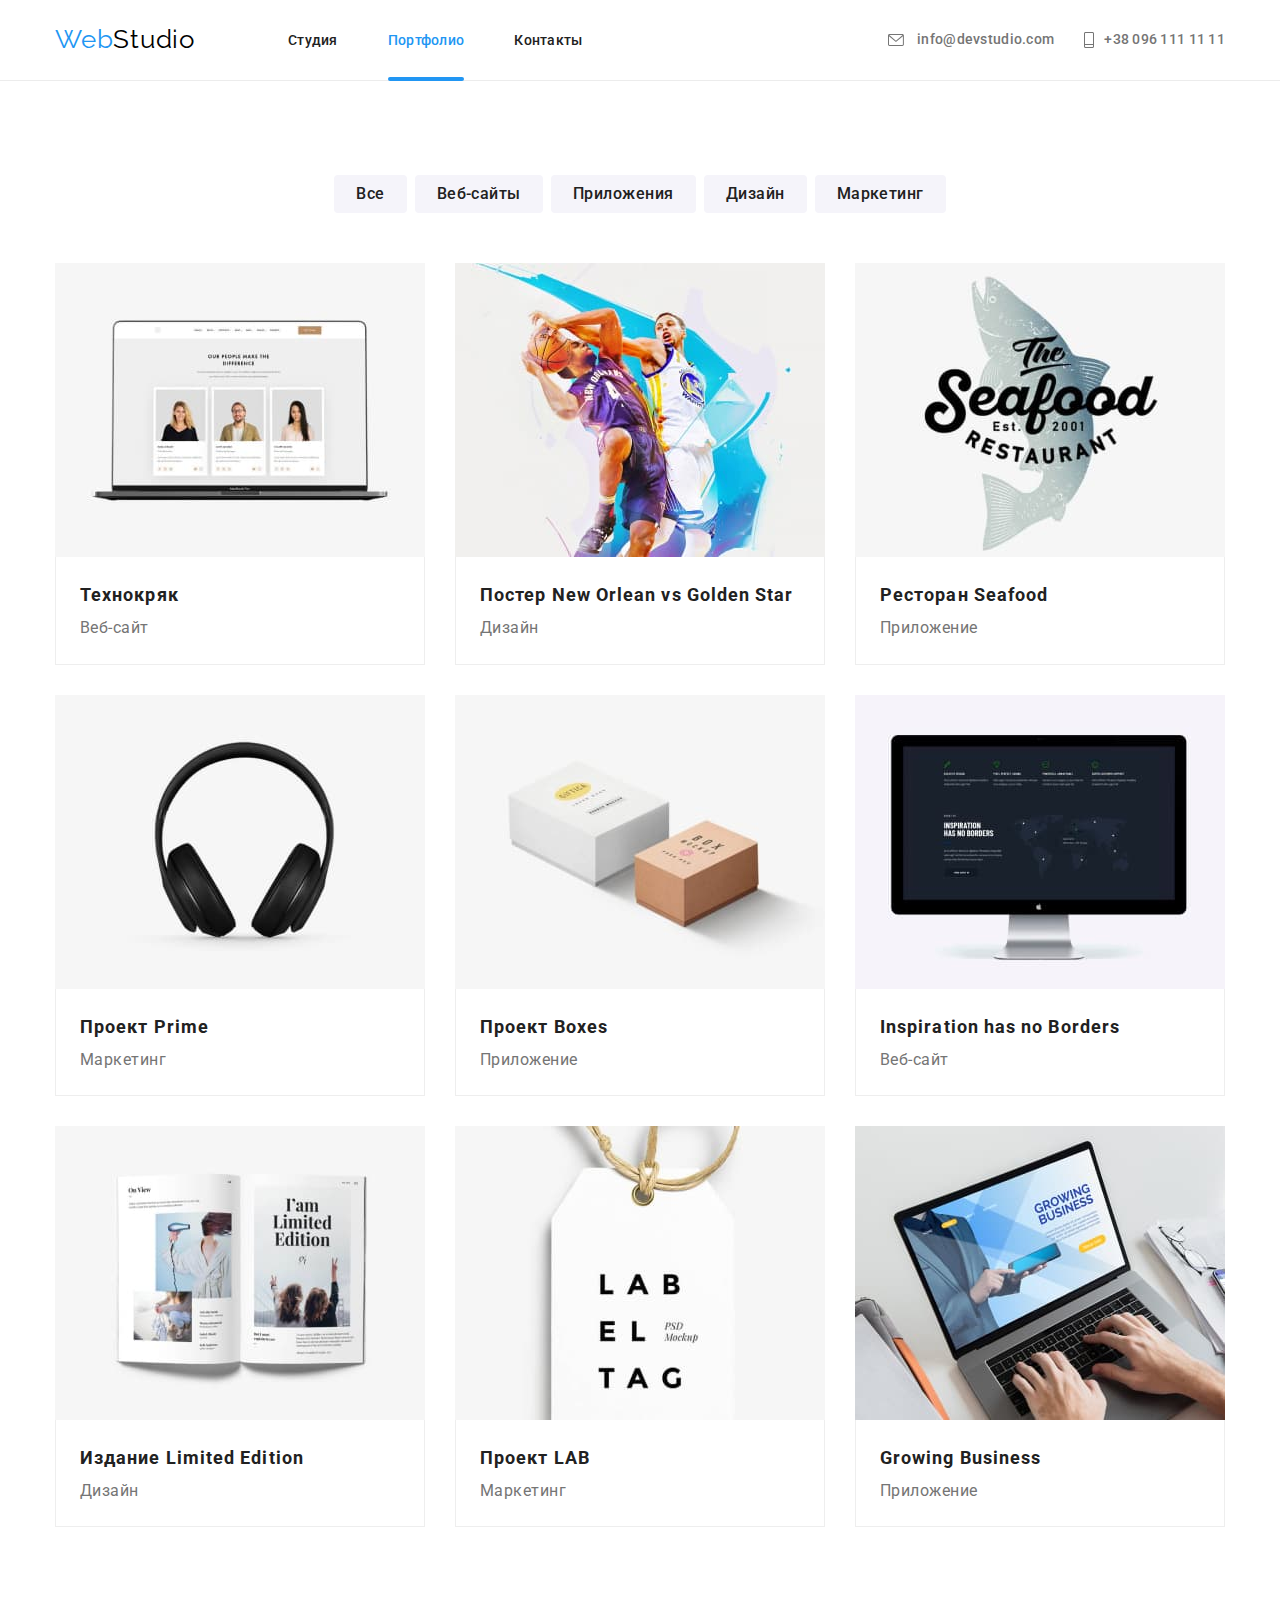
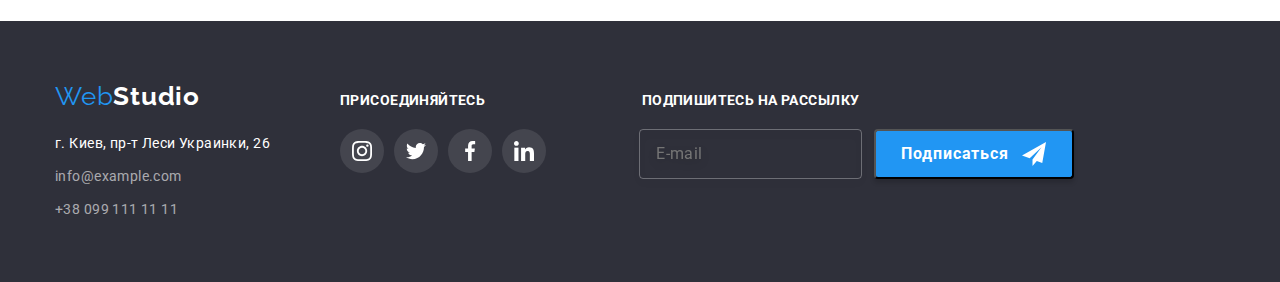
==== commit 91fb1ed6: "вс' готово" ====
--- a/portfolio.html
+++ b/portfolio.html
@@ -158,12 +158,36 @@
             <li class="item">
               <div class="wrap-wrap">
                 <div class="our-projects-wrap">
-                  <a href="" class="our-projects-wrap-link"
-                    ><img
-                      class="image-of-project"
-                      src="./images/our-projects/project-1.jpg"
-                      alt="веб-сайт технокряк"
-                  /></a>
+                  <a href="" class="our-projects-wrap-link">
+                    <picture>
+                      <source
+                        srcset="
+                          ./images/our-projects/project-1.jpg            1x,
+                          ./images/our-projects/project-1-desktop-2x.jpg 2x
+                        "
+                        media="(min-width: 1200px)"
+                      />
+                      <source
+                        srcset="
+                          ./images/our-projects/project-1-tab-1x.jpg 1x,
+                          ./images/our-projects/project-1-tab-2x.jpg 2x
+                        "
+                        media="(min-width: 768px)"
+                      />
+                      <source
+                        srcset="
+                          ./images/our-projects/project-1-mob-1x.jpg 1x,
+                          ./images/our-projects/project-1-mob-2x.jpg 2x
+                        "
+                        media="(min-width: 320px)"
+                      />
+                      <img
+                        class="image-of-project"
+                        src="./images/our-projects/project-1-mob-1x.jpg"
+                        alt="веб-сайт технокряк"
+                      />
+                    </picture>
+                  </a>
                   <p class="our-projects-cover-text">
                     Ресурс предлагает комплексные предложения с разным уровнем
                     функционала и сервисов. Все это позволит посетителю получить
@@ -180,138 +204,306 @@
               <div class="wrap-wrap">
                 <div class="our-projects-wrap">
                   <a href="" class="our-projects-wrap-link">
+                    <picture>
+                      <source
+                        srcset="
+                          ./images/our-projects/project-2.jpg            1x,
+                          ./images/our-projects/project-2-desktop-2x.jpg 2x
+                        "
+                        media="(min-width: 1200px)"
+                      />
+                      <source
+                        srcset="
+                          ./images/our-projects/project-2-tab-1x.jpg 1x,
+                          ./images/our-projects/project-2-tab-2x.jpg 2x
+                        "
+                        media="(min-width: 768px)"
+                      />
+                      <source
+                        srcset="
+                          ./images/our-projects/project-2-mob-1x.jpg 1x,
+                          ./images/our-projects/project-2-mob-2x.jpg 2x
+                        "
+                        media="(min-width: 320px)"
+                      />
+                      <img
+                        class="image-of-project"
+                        src="./images/our-projects/project-2-mob-1x.jpg"
+                        alt="постер раздел дизайн"
+                      />
+                    </picture>
+                  </a>
+                  <p class="our-projects-cover-text">
+                    Ресурс предлагает комплексные предложения с разным уровнем
+                    функционала и сервисов. Все это позволит посетителю получить
+                    исчерпывающие сведения о компании или частном лице.
+                  </p>
+                </div>
+                <div class="project-sign">
+                  <p class="our-project-name">
+                    Постер New Orlean vs Golden Star
+                  </p>
+                  <p class="our-project-id">Дизайн</p>
+                </div>
+              </div>
+            </li>
+            <li class="item">
+              <div class="wrap-wrap">
+                <div class="our-projects-wrap">
+                  <a href="">
+                    <picture>
+                      <source
+                        srcset="
+                          ./images/our-projects/project-3.jpg            1x,
+                          ./images/our-projects/project-3-desktop-2x.jpg 2x
+                        "
+                        media="(min-width: 1200px)"
+                      />
+                      <source
+                        srcset="
+                          ./images/our-projects/project-3-tab-1x.jpg 1x,
+                          ./images/our-projects/project-3-tab-2x.jpg 2x
+                        "
+                        media="(min-width: 768px)"
+                      />
+                      <source
+                        srcset="
+                          ./images/our-projects/project-3-mob-1x.jpg 1x,
+                          ./images/our-projects/project-3-mob-2x.jpg 2x
+                        "
+                        media="(min-width: 320px)"
+                      />
+                      <img
+                        class="image-of-project"
+                        src="./images/our-projects/project-3-mob-1x.jpg"
+                        alt="ресторан си фуд раздел приложение"
+                      />
+                    </picture>
+                  </a>
+                  <p class="our-projects-cover-text">
+                    Ресурс предлагает комплексные предложения с разным уровнем
+                    функционала и сервисов. Все это позволит посетителю получить
+                    исчерпывающие сведения о компании или частном лице.
+                  </p>
+                </div>
+                <div class="project-sign">
+                  <p class="our-project-name">Ресторан Seafood</p>
+                  <p class="our-project-id">Приложение</p>
+                </div>
+              </div>
+            </li>
+            <li class="item">
+              <div class="wrap-wrap">
+                <div class="our-projects-wrap">
+                  <a href="">
+                    <picture>
+                      <source
+                        srcset="
+                          ./images/our-projects/project-4.jpg            1x,
+                          ./images/our-projects/project-4-desktop-2x.jpg 2x
+                        "
+                        media="(min-width: 1200px)"
+                      />
+                      <source
+                        srcset="
+                          ./images/our-projects/project-4-tab-1x.jpg 1x,
+                          ./images/our-projects/project-4-tab-2x.jpg 2x
+                        "
+                        media="(min-width: 768px)"
+                      />
+                      <source
+                        srcset="
+                          ./images/our-projects/project-4-mob-1x.jpg 1x,
+                          ./images/our-projects/project-4-mob-2x.jpg 2x
+                        "
+                        media="(min-width: 320px)"
+                      />
+                      <img
+                        class="image-of-project"
+                        src="./images/our-projects/project-4-mob-1x.jpg"
+                        alt="проект прайм раздел маркетинг"
+                      />
+                    </picture>
+                  </a>
+                  <p class="our-projects-cover-text">
+                    Ресурс предлагает комплексные предложения с разным уровнем
+                    функционала и сервисов. Все это позволит посетителю получить
+                    исчерпывающие сведения о компании или частном лице.
+                  </p>
+                </div>
+                <div class="project-sign">
+                  <p class="our-project-name">Проект Prime</p>
+                  <p class="our-project-id">Маркетинг</p>
+                </div>
+              </div>
+            </li>
+            <li class="item">
+              <div class="wrap-wrap">
+                <div class="our-projects-wrap">
+                  <a href="">
+                    <picture>
+                      <source
+                        srcset="
+                          ./images/our-projects/project-5.jpg            1x,
+                          ./images/our-projects/project-5-desktop-2x.jpg 2x
+                        "
+                        media="(min-width: 1200px)"
+                      />
+                      <source
+                        srcset="
+                          ./images/our-projects/project-5-tab-1x.jpg 1x,
+                          ./images/our-projects/project-5-tab-2x.jpg 2x
+                        "
+                        media="(min-width: 768px)"
+                      />
+                      <source
+                        srcset="
+                          ./images/our-projects/project-5-mob-1x.jpg 1x,
+                          ./images/our-projects/project-5-mob-2x.jpg 2x
+                        "
+                        media="(min-width: 320px)"
+                      />
+                      <img
+                        class="image-of-project"
+                        src="./images/our-projects/project-5-mob-1x.jpg"
+                        alt="проект боксез раздел приложение"
+                      />
+                    </picture>
+                  </a>
+                  <p class="our-projects-cover-text">
+                    Ресурс предлагает комплексные предложения с разным уровнем
+                    функционала и сервисов. Все это позволит посетителю получить
+                    исчерпывающие сведения о компании или частном лице.
+                  </p>
+                </div>
+                <div class="project-sign">
+                  <p class="our-project-name">Проект Boxes</p>
+                  <p class="our-project-id">Приложение</p>
+                </div>
+              </div>
+            </li>
+            <li class="item">
+              <div class="wrap-wrap">
+                <div class="our-projects-wrap">
+                  <a href="">
+                    <picture>
+                      <source
+                        srcset="
+                          ./images/our-projects/project-6.jpg            1x,
+                          ./images/our-projects/project-6-desktop-2x.jpg 2x
+                        "
+                        media="(min-width: 1200px)"
+                      />
+                      <source
+                        srcset="
+                          ./images/our-projects/project-6-tab-1x.jpg 1x,
+                          ./images/our-projects/project-6-tab-2x.jpg 2x
+                        "
+                        media="(min-width: 768px)"
+                      />
+                      <source
+                        srcset="
+                          ./images/our-projects/project-6-mob-1x.jpg 1x,
+                          ./images/our-projects/project-6-mob-2x.jpg 2x
+                        "
+                        media="(min-width: 320px)"
+                      />
+                      <img
+                        class="image-of-project"
+                        src="./images/our-projects/project-6-mob-1x.jpg"
+                        alt="вебсайт инпирэйшн хэз но бордерз"
+                      />
+                    </picture>
+                  </a>
+                  <p class="our-projects-cover-text">
+                    Ресурс предлагает комплексные предложения с разным уровнем
+                    функционала и сервисов. Все это позволит посетителю получить
+                    исчерпывающие сведения о компании или частном лице.
+                  </p>
+                </div>
+                <div class="project-sign">
+                  <p class="our-project-name">Inspiration has no Borders</p>
+                  <p class="our-project-id">Веб-сайт</p>
+                </div>
+              </div>
+            </li>
+            <li class="item">
+              <div class="wrap-wrap">
+                <div class="our-projects-wrap">
+                  <a href="">
+                    <picture>
+                      <source
+                        srcset="
+                          ./images/our-projects/project-7.jpg            1x,
+                          ./images/our-projects/project-7-desktop-2x.jpg 2x
+                        "
+                        media="(min-width: 1200px)"
+                      />
+                      <source
+                        srcset="
+                          ./images/our-projects/project-7-tab-1x.jpg 1x,
+                          ./images/our-projects/project-7-tab-2x.jpg 2x
+                        "
+                        media="(min-width: 768px)"
+                      />
+                      <source
+                        srcset="
+                          ./images/our-projects/project-7-mob-1x.jpg 1x,
+                          ./images/our-projects/project-7-mob-2x.jpg 2x
+                        "
+                        media="(min-width: 320px)"
+                      />
+                      <img
+                        class="image-of-project"
+                        src="./images/our-projects/project-7-mob-1x.jpg"
+                        alt="издание лимитед эдишн раздел дизайн"
+                      />
+                    </picture>
+                  </a>
+                  <p class="our-projects-cover-text">
+                    Ресурс предлагает комплексные предложения с разным уровнем
+                    функционала и сервисов. Все это позволит посетителю получить
+                    исчерпывающие сведения о компании или частном лице.
+                  </p>
+                </div>
+                <div class="project-sign">
+                  <p class="our-project-name">Издание Limited Edition</p>
+                  <p class="our-project-id">Дизайн</p>
+                </div>
+              </div>
+            </li>
+            <li class="item">
+              <div class="our-projects-wrap">
+                <a href="">
+                  <picture>
+                    <source
+                      srcset="
+                        ./images/our-projects/project-8.jpg            1x,
+                        ./images/our-projects/project-8-desktop-2x.jpg 2x
+                      "
+                      media="(min-width: 1200px)"
+                    />
+                    <source
+                      srcset="
+                        ./images/our-projects/project-8-tab-1x.jpg 1x,
+                        ./images/our-projects/project-8-tab-2x.jpg 2x
+                      "
+                      media="(min-width: 768px)"
+                    />
+                    <source
+                      srcset="
+                        ./images/our-projects/project-8-mob-1x.jpg 1x,
+                        ./images/our-projects/project-8-mob-2x.jpg 2x
+                      "
+                      media="(min-width: 320px)"
+                    />
                     <img
                       class="image-of-project"
-                      src="./images/our-projects/project-2.jpg"
-                      alt="постер раздел дизайн"
-                  /></a>
-                  <p class="our-projects-cover-text">
-                    Ресурс предлагает комплексные предложения с разным уровнем
-                    функционала и сервисов. Все это позволит посетителю получить
-                    исчерпывающие сведения о компании или частном лице.
-                  </p>
-                </div>
-                <div class="project-sign">
-                  <p class="our-project-name">
-                    Постер New Orlean vs Golden Star
-                  </p>
-                  <p class="our-project-id">Дизайн</p>
-                </div>
-              </div>
-            </li>
-            <li class="item">
-              <div class="wrap-wrap">
-                <div class="our-projects-wrap">
-                  <a href=""
-                    ><img
-                      class="image-of-project"
-                      src="./images/our-projects/project-3.jpg"
-                      alt="ресторан си фуд раздел приложение"
-                  /></a>
-                  <p class="our-projects-cover-text">
-                    Ресурс предлагает комплексные предложения с разным уровнем
-                    функционала и сервисов. Все это позволит посетителю получить
-                    исчерпывающие сведения о компании или частном лице.
-                  </p>
-                </div>
-                <div class="project-sign">
-                  <p class="our-project-name">Ресторан Seafood</p>
-                  <p class="our-project-id">Приложение</p>
-                </div>
-              </div>
-            </li>
-            <li class="item">
-              <div class="wrap-wrap">
-                <div class="our-projects-wrap">
-                  <a href=""
-                    ><img
-                      class="image-of-project"
-                      src="./images/our-projects/project-4.jpg"
-                      alt="проект прайм раздел маркетинг"
-                  /></a>
-                  <p class="our-projects-cover-text">
-                    Ресурс предлагает комплексные предложения с разным уровнем
-                    функционала и сервисов. Все это позволит посетителю получить
-                    исчерпывающие сведения о компании или частном лице.
-                  </p>
-                </div>
-                <div class="project-sign">
-                  <p class="our-project-name">Проект Prime</p>
-                  <p class="our-project-id">Маркетинг</p>
-                </div>
-              </div>
-            </li>
-            <li class="item">
-              <div class="wrap-wrap">
-                <div class="our-projects-wrap">
-                  <a href=""
-                    ><img
-                      class="image-of-project"
-                      src="./images/our-projects/project-5.jpg"
-                      alt="проект боксез раздел приложение"
-                  /></a>
-                  <p class="our-projects-cover-text">
-                    Ресурс предлагает комплексные предложения с разным уровнем
-                    функционала и сервисов. Все это позволит посетителю получить
-                    исчерпывающие сведения о компании или частном лице.
-                  </p>
-                </div>
-                <div class="project-sign">
-                  <p class="our-project-name">Проект Boxes</p>
-                  <p class="our-project-id">Приложение</p>
-                </div>
-              </div>
-            </li>
-            <li class="item">
-              <div class="wrap-wrap">
-                <div class="our-projects-wrap">
-                  <a href=""
-                    ><img
-                      class="image-of-project"
-                      src="./images/our-projects/project-6.jpg"
-                      alt="вебсайт инпирэйшн хэз но бордерз"
-                  /></a>
-                  <p class="our-projects-cover-text">
-                    Ресурс предлагает комплексные предложения с разным уровнем
-                    функционала и сервисов. Все это позволит посетителю получить
-                    исчерпывающие сведения о компании или частном лице.
-                  </p>
-                </div>
-                <div class="project-sign">
-                  <p class="our-project-name">Inspiration has no Borders</p>
-                  <p class="our-project-id">Веб-сайт</p>
-                </div>
-              </div>
-            </li>
-            <li class="item">
-              <div class="wrap-wrap">
-                <div class="our-projects-wrap">
-                  <a href=""
-                    ><img
-                      class="image-of-project"
-                      src="./images/our-projects/project-7.jpg"
-                      alt="издание лимитед эдишн раздел дизайн"
-                  /></a>
-                  <p class="our-projects-cover-text">
-                    Ресурс предлагает комплексные предложения с разным уровнем
-                    функционала и сервисов. Все это позволит посетителю получить
-                    исчерпывающие сведения о компании или частном лице.
-                  </p>
-                </div>
-                <div class="project-sign">
-                  <p class="our-project-name">Издание Limited Edition</p>
-                  <p class="our-project-id">Дизайн</p>
-                </div>
-              </div>
-            </li>
-            <li class="item">
-              <div class="our-projects-wrap">
-                <a href=""
-                  ><img
-                    class="image-of-project"
-                    src="./images/our-projects/project-8.jpg"
-                    alt="проект лаб раздел маркетинг"
-                /></a>
+                      src="./images/our-projects/project-8-mob-1x.jpg"
+                      alt="проект лаб раздел маркетинг"
+                    />
+                  </picture>
+                </a>
                 <p class="our-projects-cover-text">
                   Ресурс предлагает комплексные предложения с разным уровнем
                   функционала и сервисов. Все это позволит посетителю получить
@@ -326,12 +518,36 @@
             <li class="item">
               <div class="wrap-wrap">
                 <div class="our-projects-wrap">
-                  <a href=""
-                    ><img
-                      class="image-of-project"
-                      src="./images/our-projects/project-9.jpg"
-                      alt="гроуинг бизнес раздел приложение"
-                  /></a>
+                  <a href="">
+                    <picture>
+                      <source
+                        srcset="
+                          ./images/our-projects/project-9.jpg            1x,
+                          ./images/our-projects/project-9-desktop-2x.jpg 2x
+                        "
+                        media="(min-width: 1200px)"
+                      />
+                      <source
+                        srcset="
+                          ./images/our-projects/project-9-tab-1x.jpg 1x,
+                          ./images/our-projects/project-9-tab-2x.jpg 2x
+                        "
+                        media="(min-width: 768px)"
+                      />
+                      <source
+                        srcset="
+                          ./images/our-projects/project-9-mob-1x.jpg 1x,
+                          ./images/our-projects/project-9-mob-2x.jpg 2x
+                        "
+                        media="(min-width: 320px)"
+                      />
+                      <img
+                        class="image-of-project"
+                        src="./images/our-projects/project-9-mob-1x.jpg"
+                        alt="гроуинг бизнес раздел приложение"
+                      />
+                    </picture>
+                  </a>
                   <p class="our-projects-cover-text">
                     Ресурс предлагает комплексные предложения с разным уровнем
                     функционала и сервисов. Все это позволит посетителю получить
--- a/css/main.min.css
+++ b/css/main.min.css
@@ -1 +1 @@
-:root{--primary-text-color: #757575;--secondary-text-color: #212121;--tertiary-text-color: #ffffff;--accent-color: #2196f3;--timing-function: cubic-bezier(0.4, 0, 0.2, 1)}body{background-color:#fff;color:var(--primary-text-color);font-family:"Roboto",sans-serif}.list{list-style:none;padding:0px;margin:0px}.link{text-decoration:none}img{display:block;max-width:100%;height:auto}.container{width:100%;padding-left:15px;padding-right:15px;margin:0 auto;outline:2px solid tomato}@media screen and (min-width: 480px){.container{width:480px}}@media screen and (min-width: 480px)and (min-width: 768px){.container{width:768px}}@media screen and (min-width: 480px)and (min-width: 1200px){.container{width:1200px}}.mob-container{width:100%;padding-left:40px;padding-right:15px;padding-top:10px;padding-bottom:48px;margin:0 auto;outline:2px solid tomato}@media screen and (min-width: 480px){.mob-container{width:480px}}@media screen and (min-width: 480px)and (min-width: 768px){.mob-container{width:768px}}@media screen and (min-width: 480px)and (min-width: 1200px){.mob-container{width:1200px}}.mob-menu{position:fixed;top:0;background-color:var(--tertiary-text-color);height:100vh;width:100vw;z-index:2}.mob-menu .mob-container{display:flex;flex-direction:column;height:100%;justify-content:space-between;overflow:hidden scroll}.mob-menu-open,.mob-menu-close{border:none;background-color:rgba(0,0,0,0);display:block;margin-left:auto}.mob-menu-open:hover,.mob-menu-open:focus,.mob-menu-close:hover,.mob-menu-close:focus{fill:var(--accent-color)}.mob-nav-menu{display:block}.mob-nav-menu .mob-nav-menu__item:not(:last-child){margin-bottom:32px}.mob-nav-menu .link.current{color:var(--accent-color)}.mob-nav-menu__link{transition-property:color;transition-duration:250ms;transition-timing-function:var(--timing-function);font-weight:500;font-size:40px;line-height:1.18;letter-spacing:.02em;color:var(--secondary-text-color)}.mob-nav-menu__link:hover,.mob-nav-menu__link:focus{color:var(--accent-color)}.mob-header-contacts .mob-header-contacts__mail,.mob-header-contacts .mob-header-contacts__phone{display:block;font-weight:500;letter-spacing:.02em}.mob-header-contacts .mob-header-contacts__phone{font-size:34px;line-height:1.18;color:var(--accent-color);margin-bottom:32px}.mob-header-contacts .mob-header-contacts__mail{font-size:24px;line-height:1.17;color:var(--primary-text-color);margin-bottom:64px}.mob-soc-menu-list{display:flex}.mob-soc-item__item:not(:last-child){padding-right:5px;border-right:1px solid rgba(33,33,33,.2)}.mob-soc-item__item:not(:first-child){padding-left:5px}.mob-soc-menu__link{font-weight:500;font-size:18px;line-height:1.22px;letter-spacing:.02em;color:var(--accent-color)}.header{background-color:var(--tertiary-text-color);border-bottom:1px solid #ececec}.header>.container{display:flex;align-items:center}.header__logo-web{padding-bottom:16px;padding-top:16px;color:var(--accent-color);font-family:Raleway;font-size:26px;line-height:1.19;letter-spacing:.03em}.header__logo-studio{padding-bottom:16px;padding-top:16px;color:#000;font-family:Raleway;font-size:26px;line-height:1.19;letter-spacing:.03em}.nav-menu,.header-contacts{display:none}@media screen and (min-width: 767px){.nav-menu,.header-contacts{display:none}}@media screen and (min-width: 768px){.mob-menu-open{display:none}.header__logo-web,.header__logo-studio{padding-top:26px;padding-bottom:26px}.nav-menu{display:flex;margin-left:88px}.nav-menu .nav-menu__item:not(:last-child){margin-right:50px}.nav-menu .link.current{color:var(--accent-color)}.nav-menu__link{transition-property:color;transition-duration:250ms;transition-timing-function:var(--timing-function);font-weight:500;font-size:14px;line-height:1.14;letter-spacing:.02em;padding-top:32px;padding-bottom:32px;color:var(--secondary-text-color)}.nav-menu__link:hover,.nav-menu__link:focus{color:var(--accent-color)}.link.current{position:relative}.link.current::after{content:"";position:absolute;display:block;left:0px;bottom:-1px;width:100%;height:4px;background-color:var(--accent-color);border-radius:2px}.header-contacts{margin-left:auto;display:flex;flex-direction:column}.header-contacts .header-contacts__mail,.header-contacts .header-contacts__phone{font-weight:500;font-size:12px;line-height:1.17;letter-spacing:.02em;color:var(--primary-text-color)}.header-contacts .header-contacts__mail:hover,.header-contacts .header-contacts__mail:focus,.header-contacts .header-contacts__phone:hover,.header-contacts .header-contacts__phone:focus{color:var(--accent-color)}.header-contacts__mail{padding-top:21px;margin-bottom:10px}.header-contacts__phone{padding-bottom:21px}.header-contacts__mail-icon,.header-contacts__phone-icon{margin-right:8px;vertical-align:middle;fill:currentColor}.header-contacts__mail-icon{width:14px;height:10px}.header-contacts__phone-icon{width:10px;height:14px}}@media screen and (min-width: 1200px){.header__logo-web,.header__logo-studio{padding-top:24px;padding-bottom:25px}.header__logo-web{margin-left:200px}.nav-menu{margin-left:93px}.header-contacts{margin-left:auto;display:flex;flex-direction:row}.header-contacts .header-contacts__mail,.header-contacts .header-contacts__phone{transition-property:color;transition-duration:250ms;transition-timing-function:var(--timing-function);padding-top:32px;padding-bottom:32px;font-weight:500;font-size:14px;line-height:1.14;letter-spacing:.02em;color:var(--primary-text-color)}.header-contacts .header-contacts__mail:hover,.header-contacts .header-contacts__mail:focus,.header-contacts .header-contacts__phone:hover,.header-contacts .header-contacts__phone:focus{color:var(--accent-color)}.header-contacts__mail{margin-right:30px;margin-bottom:0px}.header-contacts__mail-icon,.header-contacts__phone-icon{margin-right:10px;fill:currentColor}.header-contacts__mail-icon{width:16px;height:12px}.header-contacts__phone-icon{width:10px;height:16px}}.hero{max-width:1600px;margin:0 auto;padding-top:118px;padding-bottom:118px;text-align:center;background-color:#2f303a;background-image:linear-gradient(rgba(47, 48, 58, 0.4), rgba(47, 48, 58, 0.4)),url(../images/hero/hero-bg.jpg);background-position:center;background-repeat:no-repeat;background-size:cover}.hero__title{color:var(--tertiary-text-color);font-weight:900;font-size:26px;line-height:1.62;letter-spacing:.06em;text-transform:uppercase;margin-top:0px;margin-bottom:30px}.hero__button{transition-property:background-color;transition-duration:250ms;transition-timing-function:var(--timing-function);display:inline-block;padding:10px 32px;background-color:var(--accent-color);color:var(--tertiary-text-color);font-weight:700;font-size:16px;line-height:1.88;cursor:pointer;border:1px solid rgba(0,0,0,0);text-align:center;letter-spacing:.06em;min-width:200px;height:50px;border-radius:4px}.hero__button:hover,.hero__button:focus{background-color:#188ce8}.features{padding-top:60px;padding-bottom:60px}@media screen and (min-width: 1200px){.features{padding-top:94px;padding-bottom:94px}}.feature{display:flex;align-items:center;justify-content:center;background-color:#f5f4fa;border-radius:4px}.features__title{margin-top:0px;margin-bottom:0px}.each-feature__title{color:var(--secondary-text-color);font-weight:700;font-size:14px;line-height:1.14;letter-spacing:.03em;text-transform:uppercase;margin-bottom:10px;margin-top:30px}@media screen and (min-width: 768px){.features-menu{display:flex;flex-wrap:wrap}}@media screen and (min-width: 1200px){.features-menu{flex-wrap:nowrap}}.features-menu__item:not(:last-child){margin-bottom:30px}@media screen and (min-width: 768px){.features-menu__item{width:calc((100% - 30px)/2);margin-right:30px;margin-bottom:30px}.features-menu__item:nth-child(2n){margin-right:0px}.features-menu__item:nth-last-child(-n+2){margin-bottom:0px}}@media screen and (min-width: 1200px){.features-menu__item{width:calc((100% - 0px)/1)}.features-menu__item:nth-last-child(-n+4){margin-bottom:0px}.features-menu__item:not(:last-child){margin-right:30px}}.each-feature__item{font-size:14px;line-height:1.71;letter-spacing:.03em;margin-bottom:0px;margin-top:0px}.what-are-we-doing{display:none}@media screen and (min-width: 1200px){.what-are-we-doing{display:contents;text-align:center;padding-bottom:94px}.what-are-we-doing-title{color:var(--secondary-text-color);font-weight:700;font-size:36px;line-height:1.17;letter-spacing:.03em;margin-top:0px;margin-bottom:50px}.what-are-we-doing-list{display:flex}.what-are-we-doing-list .item:not(:last-child){margin-right:30px}.what-are-we-doing-image{display:block}.what-are-we-doing-wrap{position:relative}.what-are-we-doing-sign{position:absolute;margin-bottom:0px;margin-top:0px;left:0;bottom:0;align-items:center;padding-top:27px;padding-bottom:27px;font-weight:700;font-size:14px;line-height:1.14;text-align:center;letter-spacing:.03em;text-transform:uppercase;background-color:rgba(47,48,58,.8);width:100%;height:70px;color:var(--tertiary-text-color)}}.our-team{text-align:center;background-color:#f5f4fa;padding-bottom:60px;padding-top:60px}@media screen and (min-width: 1200px){.our-team{padding-bottom:94px;padding-top:94px}}.our-team-title,.regular-clients-title{color:var(--secondary-text-color);font-weight:700;font-size:28px;line-height:1.18;letter-spacing:.03em;margin-top:0px;margin-bottom:30px}@media screen and (min-width: 1200px){.our-team-title,.regular-clients-title{font-size:36px;line-height:1.17;margin-bottom:50px}}.team-image{width:100%}@media screen and (min-width: 768px){.our-team-list{display:flex;flex-wrap:wrap}}@media screen and (min-width: 1200px){.our-team-list{flex-wrap:nowrap}}.our-team-list .item{box-shadow:0px 1px 3px rgba(0,0,0,.12),0px 1px 1px rgba(0,0,0,.14),0px 2px 1px rgba(0,0,0,.2);border-radius:0px 0px 4px 4px}.our-team-list .item:not(:last-child){margin-bottom:30px}@media screen and (min-width: 768px){.our-team-list .item{width:calc((100% - 30px)/2);margin-right:30px;margin-bottom:30px}.our-team-list .item:nth-child(2n){margin-right:0px}.our-team-list .item:nth-last-child(-n+2){margin-bottom:0px}}@media screen and (min-width: 1200px){.our-team-list .item:nth-last-child(-n+4){margin-bottom:0px}.our-team-list .item:not(:last-child){margin-right:30px}}.our-team-sign{padding-top:30px;padding-bottom:24px;background-color:var(--tertiary-text-color);border-radius:0px 0px 4px 4px}.our-team-name{color:var(--secondary-text-color);font-weight:500;font-size:16px;line-height:1.19;letter-spacing:.03em;margin-top:0px;margin-bottom:10px}.our-team-spec{font-size:16px;line-height:1.19;letter-spacing:.03em;margin-top:0px;margin-bottom:9px}.team-spec-soc-list{display:flex;justify-content:center}.team-spec-soc-item+.team-spec-soc-item{margin-left:10px}.team-spec-soc-link{transition-property:background-color;transition-duration:250ms;transition-timing-function:var(--timing-function);display:flex;align-items:center;justify-content:center;width:44px;height:44px;border-radius:50%}.team-spec-soc-link .team-spec-soc-icon{transition-property:fill;transition-duration:250ms;transition-timing-function:var(--timing-function)}.team-spec-soc-icon{fill:#afb1b8}.team-spec-soc-link:hover,.team-spec-soc-link:focus{background-color:var(--accent-color)}.team-spec-soc-link:hover .team-spec-soc-icon,.team-spec-soc-link:hover .team-spec-soc-icon,.team-spec-soc-link:focus .team-spec-soc-icon,.team-spec-soc-link:focus .team-spec-soc-icon{fill:var(--tertiary-text-color)}.regular-clients{text-align:center;padding-bottom:60px;padding-top:60px}@media screen and (min-width: 1200px){.regular-clients{padding-bottom:94px;padding-top:94px}}.regular-clients-list{display:flex;flex-wrap:wrap;justify-content:center}@media screen and (min-width: 1200px){.regular-clients-list{flex-wrap:nowrap}}.regular-clients-link{transition-property:border-color;transition-duration:250ms;transition-timing-function:var(--timing-function);display:flex;align-items:center;justify-content:center;color:#afb1b8;border:1px solid #afb1b8;border-radius:4px;height:92px}.regular-clients-link .regular-clients-icon{transition-property:fill;transition-duration:250ms;transition-timing-function:var(--timing-function)}@media screen and (min-width: 1200px){.regular-clients-item+.regular-clients-item{margin-left:30px}}.regular-clients-item{width:calc((100% - 30px)/2);margin-right:30px;margin-bottom:30px}.regular-clients-item:nth-child(2n){margin-right:0px}.regular-clients-item:nth-last-child(-n+2){margin-bottom:0px}@media screen and (min-width: 768px){.regular-clients-item{width:calc((100% - 60px)/3)}.regular-clients-item:nth-child(2n){margin-right:30px}.regular-clients-item:nth-child(3n){margin-right:0px}.regular-clients-item:nth-last-child(-n+3){margin-bottom:0px}}@media screen and (min-width: 1200px){.regular-clients-item{width:calc((100% - 0px)/1);margin-right:0px;margin-bottom:0px}.regular-clients-item:nth-child(2n){margin-right:0px}}.regular-clients-icon{fill:#afb1b8}.regular-clients-link:hover,.regular-clients-link:focus{cursor:pointer;border-color:var(--accent-color)}.regular-clients-link:hover .regular-clients-icon,.regular-clients-link:hover .regular-clients-icon,.regular-clients-link:focus .regular-clients-icon,.regular-clients-link:focus .regular-clients-icon{fill:var(--accent-color)}.footer{background-color:#2f303a;padding-top:60px;padding-bottom:60px}.logo-web-footer{color:var(--accent-color);font-family:Raleway;font-weight:700px;font-size:26px;line-height:1.19;letter-spacing:.03em}.logo-studio-foot{color:var(--tertiary-text-color);font-family:"Raleway";font-weight:700;font-size:26px;line-height:1.19;letter-spacing:.03em}.first-footer-list{text-align:center}@media screen and (min-width: 768px){.footer-list{display:flex;flex-wrap:wrap;text-align:center;margin-top:0px;margin-bottom:0px}}@media screen and (min-width: 768px){.first-footer-list{display:flex;flex-direction:column;margin-right:165px;margin-left:76px}}@media screen and (min-width: 1200px){.first-footer-list{text-align:start;margin-right:70px;margin-left:0px}}.adress{color:var(--tertiary-text-color);font-style:normal;font-size:14px;line-height:1.71;letter-spacing:.03em;margin-top:20px;margin-bottom:9px}.footer-contacts .mail,.footer-contacts .phone{display:block;transition-property:color;transition-duration:250ms;transition-timing-function:var(--timing-function);font-size:14px;line-height:1.71;letter-spacing:.03em;color:rgba(255,255,255,.6)}.footer-contacts .mail:hover,.footer-contacts .mail:focus,.footer-contacts .phone:hover,.footer-contacts .phone:focus{color:var(--accent-color)}.mail{margin-bottom:9px}.second-footer-list-title{text-align:center;color:var(--tertiary-text-color);font-weight:700;font-size:14px;line-height:1.14;letter-spacing:.03em;text-transform:uppercase;margin-top:60px;margin-bottom:20px}@media screen and (min-width: 768px){.second-footer-list-title{margin-top:5px}}@media screen and (min-width: 1200px){.second-footer-list-title{margin-top:12px;text-align:start}}.our-soc-links-list{display:flex;justify-content:center}.our-soc-link{transition-property:background-color;transition-duration:250ms;transition-timing-function:var(--timing-function);display:flex;width:44px;height:44px;border-radius:50%;background-color:rgba(255,255,255,.1);align-items:center;justify-content:center}.our-soc-link:hover,.our-soc-link:focus{background-color:var(--accent-color)}.our-soc-item+.our-soc-item{margin-left:10px}.our-soc-icon{fill:var(--tertiary-text-color)}@media screen and (min-width: 768px){.third-footer-list{display:block;width:450px;margin-left:166px}}@media screen and (min-width: 1200px){.third-footer-list{display:flex;margin-left:93px}}.form-emeil-label{display:block;text-align:center;font-weight:700;font-size:14px;line-height:1.14;letter-spacing:.03em;text-transform:uppercase;margin-top:60px;margin-bottom:20px;color:var(--tertiary-text-color)}@media screen and (min-width: 1200px){.form-emeil-label{margin-top:12px}}.form-emeil-input{margin-bottom:20px;padding-left:16px;align-items:center;width:100%;height:50px;border:1px solid rgba(255,255,255,.3);font-size:16px;line-height:1.25;align-items:center;letter-spacing:.03em;color:rgba(255,255,255,.6);filter:drop-shadow(0px 4px 4px rgba(0, 0, 0, 0.15));border-radius:4px;background-color:rgba(0,0,0,0)}.form-submit-footer-lable{display:flex;justify-content:center}.form-submit-btn{width:200px;height:50px;font-weight:700;font-size:16px;line-height:1.88;padding-left:0;padding-right:38px;letter-spacing:.06em;color:var(--tertiary-text-color);background:var(--accent-color);box-shadow:0px 4px 4px rgba(0,0,0,.15);border-radius:4px;outline:rgba(0,0,0,0)}.submit-btn{position:relative}@media screen and (min-width: 1200px){.submit-btn{margin-top:48px;margin-left:12px}}.form-submit-footer-icon{position:absolute;bottom:13px;right:28px}.portfolio{padding-top:60px;padding-bottom:60px}@media screen and (min-width: 1200px){.portfolio{padding-top:94px;padding-bottom:94px}}.portfolio-title{margin-top:0px;margin-bottom:40px}@media screen and (min-width: 768px){.portfolio-title{margin-bottom:30px}}@media screen and (min-width: 1200px){.portfolio-title{margin-bottom:50px}}button{font:inherit}.filter-buttons{display:flex;flex-wrap:wrap;justify-content:flex-start}@media screen and (min-width: 768px){.filter-buttons{flex-wrap:nowrap;justify-content:center}}.filter-buttons .item{margin-bottom:15px}@media screen and (max-width: 391px){.filter-buttons .item:not(:last-child){margin-right:8px}.filter-buttons .item:nth-child(2n){margin-right:0px}.filter-buttons .item:nth-last-child(-n+1){margin-bottom:0px}}@media screen and (min-width: 392px){.filter-buttons .item{margin-right:8px}.filter-buttons .item:nth-child(3n){margin-right:0px}.filter-buttons .item:last-child{margin-right:0px}.filter-buttons .item:nth-last-child(-n+2){margin-bottom:0px}}@media screen and (min-width: 768px){.filter-buttons .item{margin-bottom:0px}.filter-buttons .item:not(:last-child){margin-right:8px}}.filter-button{transition-property:background-color,box-shadow;transition-duration:250ms;transition-timing-function:var(--timing-function);padding-left:22px;padding-right:22px;height:38px;cursor:pointer;font-weight:500;font-size:16px;line-height:1.62;text-align:center;letter-spacing:.03em;color:var(--secondary-text-color);background:#f5f4fa;border-radius:4px;border:0}.filter-button:hover,.filter-button:focus{color:var(--tertiary-text-color);background-color:var(--accent-color);box-shadow:0px 3px 1px rgba(0,0,0,.1),0px 1px 2px rgba(0,0,0,.08),0px 2px 2px rgba(0,0,0,.12)}@media screen and (min-width: 768px){.our-projects{display:flex;flex-wrap:wrap}}.our-projects .item{transition-property:box-shadow;transition-duration:250ms;transition-timing-function:var(--timing-function)}.our-projects .item:not(:last-child){margin-bottom:30px}@media screen and (min-width: 768px){.our-projects .item{width:calc((100% - 30px)/2);margin-bottom:30px;margin-right:30px;cursor:pointer}.our-projects .item:nth-child(2n){margin-right:0px}.our-projects .item:nth-last-child(-n+2){margin-bottom:0px}}@media screen and (min-width: 1200px){.our-projects .item{width:calc((100% - 60px)/3);cursor:pointer}.our-projects .item:nth-child(2n){margin-right:30px}.our-projects .item:nth-child(3n){margin-right:0px}.our-projects .item:nth-last-child(-n+3){margin-bottom:0px}}.our-projects .item:hover{box-shadow:0px 1px 1px rgba(0,0,0,.12),0px 4px 4px rgba(0,0,0,.06),1px 4px 6px rgba(0,0,0,.16)}.our-projects .item:hover .our-projects-cover-text{transform:translateY(0)}.wrap-wrap{display:flex;flex-direction:column;height:100%}.image-of-project{width:450px}@media screen and (min-width: 768px){.image-of-project{width:354px}}@media screen and (min-width: 1200px){.image-of-project{width:370px}}.our-projects-wrap{position:relative;overflow:hidden}.our-projects-cover-text{position:absolute;width:100%;height:101%;top:0px;left:0px;margin-top:0px;margin-bottom:0px;padding:63px 24px;font-size:18px;line-height:1.56;letter-spacing:.03em;color:var(--tertiary-text-color);background-color:rgba(33,150,243,.9);transform:translateY(100%);transition:transform 250ms var(--timing-function)}.project-sign{flex-grow:1;padding-top:20px;padding-right:24px;padding-bottom:20px;padding-left:24px;border-right:1px solid #eee;border-bottom:1px solid #eee;border-left:1px solid #eee}.our-project-name{margin-top:0px;margin-bottom:0px;color:var(--secondary-text-color);font-weight:700;font-size:18px;line-height:2;letter-spacing:.06em}.our-project-id{margin-top:0px;margin-bottom:0px;font-size:16px;line-height:1.89;letter-spacing:.03em}.modal-close{position:absolute;top:8px;right:8px;display:flex;align-items:center;justify-content:center;width:30px;height:30px;border-radius:50%;border:1px solid rgba(0,0,0,.1);background-color:var(--tertiary-text-color)}.modal-close:hover,.modal-close:focus{fill:var(--accent-color)}.modal-bcg{position:fixed;top:0;width:100%;height:100%;background:rgba(0,0,0,.2);opacity:1;transition:opacity 250ms,visibility 250ms var(--timing-function)}.modal{position:absolute;top:50%;left:50%;transform:translate(-50%, -50%) scale(1);width:95vw;min-height:581px;background:var(--tertiary-text-color);box-shadow:0px 1px 3px rgba(0,0,0,.12),0px 1px 1px rgba(0,0,0,.14),0px 2px 1px rgba(0,0,0,.2);border-radius:4px;transition:transform 250ms;padding:40px}@media screen and (min-width: 480px){.modal{width:450px}}@media screen and (min-width: 1200px){.modal{width:528px}}.modal-title{margin-bottom:12px;margin-top:0px;font-weight:700;font-size:20px;line-height:1.15;text-align:center;letter-spacing:.03em;color:#212121}textarea{resize:none}.modal-form-inputs{display:flex;flex-direction:column;width:100%;height:342px}.modal-form-inputs .modal-form-field:nth-child(-n+3){margin-bottom:10px}.input-wrap{position:relative}.modal-form-label{display:block;font-size:12px;line-height:1.17;letter-spacing:.01em;margin-bottom:4px}.modal-form-input{padding-left:42px;width:100%;height:40px;border:1px solid rgba(33,33,33,.2);background-color:rgba(0,0,0,0);border-radius:4px;outline:none}.modal-form-input:focus,.modal-form-input:focus+.modal-icon{border-color:var(--accent-color);fill:var(--accent-color)}.modal-form-coment{display:block;margin-bottom:4px;font-size:12px;line-height:1.17;letter-spacing:.01em}.modal-text-area{width:100%;height:120px;border:1px solid rgba(33,33,33,.2);border-radius:4px;outline:none}.modal-text-area:focus{border-color:var(--accent-color)}.modal-text-area::placeholder{font-size:12px;line-height:14px;letter-spacing:.01em;padding:12px 16px;color:rgba(117,117,117,.5)}.modal-icon{position:absolute;left:12px;top:50%;transform:translateY(-50%)}.modal-form-check{margin-left:auto;margin-right:auto;margin-top:20px;margin-bottom:30px}.modal-form-agree{display:flex;align-items:center;font-size:9px;line-height:1.71;letter-spacing:.03em}@media screen and (min-width: 1200px){.modal-form-agree{font-size:14px}}@media screen and (min-width: 480px)and (max-width: 1199px){.modal-form-agree{font-size:12px}}.modal-form-agree::before{content:" ";display:inline-block;align-items:center;width:16px;height:15px;border:2px solid;border-color:#212121;border-radius:3px;margin-right:7px}.modal-form-check-input{appearance:none;position:absolute}.modal-form-check-input:checked+.modal-form-agree::before{border-color:var(--accent-color);background-color:var(--accent-color);background-image:url("../images/icons/Vector.svg");background-size:contain;background-origin:border-box}.treaty-link{color:var(--accent-color);text-decoration:underline}.button-submit{display:flex;justify-content:center}.modal-form-submit-btn{transition-property:background-color;transition-duration:250ms;transition-timing-function:var(--timing-function);display:block;padding:10px 55px;min-width:200px;height:50px;background-color:var(--accent-color);color:var(--tertiary-text-color);font-weight:700;font-size:16px;line-height:1.88;cursor:pointer;border:1px solid rgba(0,0,0,0);text-align:center;letter-spacing:.06em;border-radius:4px}.modal-form-submit-btn:hover,.modal-form-submit-btn:focus{background-color:#188ce8;box-shadow:0px 4px 4px rgba(0,0,0,.15)}.is-hidden{opacity:0;pointer-events:none;visibility:hidden}.modal-bcg.is-hidden .modal{transform:translate(-50%, -50%) scale(1.3)}/*# sourceMappingURL=main.min.css.map */+:root{--primary-text-color: #757575;--secondary-text-color: #212121;--tertiary-text-color: #ffffff;--accent-color: #2196f3;--timing-function: cubic-bezier(0.4, 0, 0.2, 1)}body{background-color:#fff;color:var(--primary-text-color);font-family:"Roboto",sans-serif}.list{list-style:none;padding:0px;margin:0px}.link{text-decoration:none}img{display:block;max-width:100%;height:auto}.container{width:100%;padding-left:15px;padding-right:15px;margin:0 auto}@media screen and (min-width: 480px){.container{width:480px}}@media screen and (min-width: 480px)and (min-width: 768px){.container{width:768px}}@media screen and (min-width: 480px)and (min-width: 1200px){.container{width:1200px}}.mob-container{width:100%;padding-left:40px;padding-right:15px;padding-top:10px;padding-bottom:48px;margin:0 auto}@media screen and (min-width: 480px){.mob-container{width:480px}}@media screen and (min-width: 480px)and (min-width: 768px){.mob-container{width:768px}}@media screen and (min-width: 480px)and (min-width: 1200px){.mob-container{width:1200px}}.mob-menu{position:fixed;top:0;background-color:var(--tertiary-text-color);height:100vh;width:100vw;z-index:2}.mob-menu .mob-container{display:flex;flex-direction:column;height:100%;justify-content:space-between;overflow:hidden scroll}.mob-menu-open,.mob-menu-close{border:none;background-color:rgba(0,0,0,0);display:block;margin-left:auto}.mob-menu-open:hover,.mob-menu-open:focus,.mob-menu-close:hover,.mob-menu-close:focus{fill:var(--accent-color)}.mob-nav-menu{display:block}.mob-nav-menu .mob-nav-menu__item:not(:last-child){margin-bottom:32px}.mob-nav-menu .link.current{color:var(--accent-color)}.mob-nav-menu__link{transition-property:color;transition-duration:250ms;transition-timing-function:var(--timing-function);font-weight:500;font-size:40px;line-height:1.18;letter-spacing:.02em;color:var(--secondary-text-color)}.mob-nav-menu__link:hover,.mob-nav-menu__link:focus{color:var(--accent-color)}.mob-header-contacts .mob-header-contacts__mail,.mob-header-contacts .mob-header-contacts__phone{display:block;font-weight:500;letter-spacing:.02em}.mob-header-contacts .mob-header-contacts__phone{font-size:34px;line-height:1.18;color:var(--accent-color);margin-bottom:32px}.mob-header-contacts .mob-header-contacts__mail{font-size:24px;line-height:1.17;color:var(--primary-text-color);margin-bottom:64px}.mob-soc-menu-list{display:flex}.mob-soc-item__item:not(:last-child){padding-right:5px;border-right:1px solid rgba(33,33,33,.2)}.mob-soc-item__item:not(:first-child){padding-left:5px}.mob-soc-menu__link{font-weight:500;font-size:18px;line-height:1.22px;letter-spacing:.02em;color:var(--accent-color)}.header{background-color:var(--tertiary-text-color);border-bottom:1px solid #ececec}.header>.container{display:flex;align-items:center}.header__logo-web{padding-bottom:16px;padding-top:16px;color:var(--accent-color);font-family:Raleway;font-size:26px;line-height:1.19;letter-spacing:.03em}.header__logo-studio{padding-bottom:16px;padding-top:16px;color:#000;font-family:Raleway;font-size:26px;line-height:1.19;letter-spacing:.03em}.nav-menu,.header-contacts{display:none}@media screen and (min-width: 767px){.nav-menu,.header-contacts{display:none}}@media screen and (min-width: 768px){.mob-menu-open{display:none}.header__logo-web,.header__logo-studio{padding-top:26px;padding-bottom:26px}.nav-menu{display:flex;margin-left:88px}.nav-menu .nav-menu__item:not(:last-child){margin-right:50px}.nav-menu .link.current{color:var(--accent-color)}.nav-menu__link{transition-property:color;transition-duration:250ms;transition-timing-function:var(--timing-function);font-weight:500;font-size:14px;line-height:1.14;letter-spacing:.02em;padding-top:32px;padding-bottom:32px;color:var(--secondary-text-color)}.nav-menu__link:hover,.nav-menu__link:focus{color:var(--accent-color)}.link.current{position:relative}.link.current::after{content:"";position:absolute;display:block;left:0px;bottom:-1px;width:100%;height:4px;background-color:var(--accent-color);border-radius:2px}.header-contacts{margin-left:auto;display:flex;flex-direction:column}.header-contacts .header-contacts__mail,.header-contacts .header-contacts__phone{font-weight:500;font-size:12px;line-height:1.17;letter-spacing:.02em;color:var(--primary-text-color)}.header-contacts .header-contacts__mail:hover,.header-contacts .header-contacts__mail:focus,.header-contacts .header-contacts__phone:hover,.header-contacts .header-contacts__phone:focus{color:var(--accent-color)}.header-contacts__mail{padding-top:21px;margin-bottom:10px}.header-contacts__phone{padding-bottom:21px}.header-contacts__mail-icon,.header-contacts__phone-icon{margin-right:8px;vertical-align:middle;fill:currentColor}.header-contacts__mail-icon{width:14px;height:10px}.header-contacts__phone-icon{width:10px;height:14px}}@media screen and (min-width: 1200px){.header__logo-web,.header__logo-studio{padding-top:24px;padding-bottom:25px}.nav-menu{margin-left:93px}.header-contacts{margin-left:auto;display:flex;flex-direction:row}.header-contacts .header-contacts__mail,.header-contacts .header-contacts__phone{transition-property:color;transition-duration:250ms;transition-timing-function:var(--timing-function);padding-top:32px;padding-bottom:32px;font-weight:500;font-size:14px;line-height:1.14;letter-spacing:.02em;color:var(--primary-text-color)}.header-contacts .header-contacts__mail:hover,.header-contacts .header-contacts__mail:focus,.header-contacts .header-contacts__phone:hover,.header-contacts .header-contacts__phone:focus{color:var(--accent-color)}.header-contacts__mail{margin-right:30px;margin-bottom:0px}.header-contacts__mail-icon,.header-contacts__phone-icon{margin-right:10px;fill:currentColor}.header-contacts__mail-icon{width:16px;height:12px}.header-contacts__phone-icon{width:10px;height:16px}}.hero{max-width:1600px;margin:0 auto;padding-top:118px;padding-bottom:118px;text-align:center;background-color:#2f303a;background-image:linear-gradient(rgba(47, 48, 58, 0.4), rgba(47, 48, 58, 0.4)),url(../images/hero/hero-mob-1x.jpg);background-position:center;background-repeat:no-repeat;background-size:cover}@media(min-device-pixel-ratio: 2),(min-resolution: 192dpi),(min-resolution: 2dppx){.hero{background-image:linear-gradient(rgba(47, 48, 58, 0.4), rgba(47, 48, 58, 0.4)),url(../images/hero/hero-mob-2x.jpg)}}@media screen and (min-width: 768px){.hero{background-image:linear-gradient(rgba(47, 48, 58, 0.4), rgba(47, 48, 58, 0.4)),url(../images/hero/hero-tab-1x.jpg);background-position:center;background-repeat:no-repeat;background-size:cover}}@media screen and (min-width: 768px)and (min-device-pixel-ratio: 2),screen and (min-width: 768px)and (min-resolution: 192dpi),screen and (min-width: 768px)and (min-resolution: 2dppx){.hero{background-image:linear-gradient(rgba(47, 48, 58, 0.4), rgba(47, 48, 58, 0.4)),url(../images/hero/hero-tab-2x.jpg)}}@media screen and (min-width: 1200px){.hero{background-image:linear-gradient(rgba(47, 48, 58, 0.4), rgba(47, 48, 58, 0.4)),url(../images/hero/hero-bg.jpg);background-position:center;background-repeat:no-repeat;background-size:cover}}@media screen and (min-width: 1200px)and (min-device-pixel-ratio: 2),screen and (min-width: 1200px)and (min-resolution: 192dpi),screen and (min-width: 1200px)and (min-resolution: 2dppx){.hero{background-image:linear-gradient(rgba(47, 48, 58, 0.4), rgba(47, 48, 58, 0.4)),url(../images/hero/hero-desktop-2x.jpg)}}.hero__title{color:var(--tertiary-text-color);font-weight:900;font-size:26px;line-height:1.62;letter-spacing:.06em;text-transform:uppercase;margin-top:0px;margin-bottom:30px}.hero__button{transition-property:background-color;transition-duration:250ms;transition-timing-function:var(--timing-function);display:inline-block;padding:10px 32px;background-color:var(--accent-color);color:var(--tertiary-text-color);font-weight:700;font-size:16px;line-height:1.88;cursor:pointer;border:1px solid rgba(0,0,0,0);text-align:center;letter-spacing:.06em;min-width:200px;height:50px;border-radius:4px}.hero__button:hover,.hero__button:focus{background-color:#188ce8}.features{padding-top:60px;padding-bottom:60px}@media screen and (min-width: 1200px){.features{padding-top:94px;padding-bottom:94px}}.feature{display:flex;align-items:center;justify-content:center;background-color:#f5f4fa;border-radius:4px}.features__title{margin-top:0px;margin-bottom:0px}.each-feature__title{color:var(--secondary-text-color);font-weight:700;font-size:14px;line-height:1.14;letter-spacing:.03em;text-transform:uppercase;margin-bottom:10px;margin-top:30px}@media screen and (min-width: 768px){.features-menu{display:flex;flex-wrap:wrap}}@media screen and (min-width: 1200px){.features-menu{flex-wrap:nowrap}}.features-menu__item:not(:last-child){margin-bottom:30px}@media screen and (min-width: 768px){.features-menu__item{width:calc((100% - 30px)/2);margin-right:30px;margin-bottom:30px}.features-menu__item:nth-child(2n){margin-right:0px}.features-menu__item:nth-last-child(-n+2){margin-bottom:0px}}@media screen and (min-width: 1200px){.features-menu__item{width:calc((100% - 0px)/1)}.features-menu__item:nth-last-child(-n+4){margin-bottom:0px}.features-menu__item:not(:last-child){margin-right:30px}}.each-feature__item{font-size:14px;line-height:1.71;letter-spacing:.03em;margin-bottom:0px;margin-top:0px}.what-are-we-doing{display:none}@media screen and (min-width: 1200px){.what-are-we-doing{display:contents;text-align:center;padding-bottom:94px}.what-are-we-doing-title{color:var(--secondary-text-color);font-weight:700;font-size:36px;line-height:1.17;letter-spacing:.03em;margin-top:0px;margin-bottom:50px}.what-are-we-doing-list{display:flex}.what-are-we-doing-list .item:not(:last-child){margin-right:30px}.what-are-we-doing-image{display:block}.what-are-we-doing-wrap{position:relative}.what-are-we-doing-sign{position:absolute;margin-bottom:0px;margin-top:0px;left:0;bottom:0;align-items:center;padding-top:27px;padding-bottom:27px;font-weight:700;font-size:14px;line-height:1.14;text-align:center;letter-spacing:.03em;text-transform:uppercase;background-color:rgba(47,48,58,.8);width:100%;height:70px;color:var(--tertiary-text-color)}}.our-team{text-align:center;background-color:#f5f4fa;padding-bottom:60px;padding-top:60px}@media screen and (min-width: 1200px){.our-team{padding-bottom:94px;padding-top:94px}}.our-team-title,.regular-clients-title{color:var(--secondary-text-color);font-weight:700;font-size:28px;line-height:1.18;letter-spacing:.03em;margin-top:0px;margin-bottom:30px}@media screen and (min-width: 1200px){.our-team-title,.regular-clients-title{font-size:36px;line-height:1.17;margin-bottom:50px}}.team-image{width:100%}@media screen and (min-width: 768px){.our-team-list{display:flex;flex-wrap:wrap}}@media screen and (min-width: 1200px){.our-team-list{flex-wrap:nowrap}}.our-team-list .item{box-shadow:0px 1px 3px rgba(0,0,0,.12),0px 1px 1px rgba(0,0,0,.14),0px 2px 1px rgba(0,0,0,.2);border-radius:0px 0px 4px 4px}.our-team-list .item:not(:last-child){margin-bottom:30px}@media screen and (min-width: 768px){.our-team-list .item{width:calc((100% - 30px)/2);margin-right:30px;margin-bottom:30px}.our-team-list .item:nth-child(2n){margin-right:0px}.our-team-list .item:nth-last-child(-n+2){margin-bottom:0px}}@media screen and (min-width: 1200px){.our-team-list .item:nth-last-child(-n+4){margin-bottom:0px}.our-team-list .item:not(:last-child){margin-right:30px}}.our-team-sign{padding-top:30px;padding-bottom:24px;background-color:var(--tertiary-text-color);border-radius:0px 0px 4px 4px}.our-team-name{color:var(--secondary-text-color);font-weight:500;font-size:16px;line-height:1.19;letter-spacing:.03em;margin-top:0px;margin-bottom:10px}.our-team-spec{font-size:16px;line-height:1.19;letter-spacing:.03em;margin-top:0px;margin-bottom:9px}.team-spec-soc-list{display:flex;justify-content:center}.team-spec-soc-item+.team-spec-soc-item{margin-left:10px}.team-spec-soc-link{transition-property:background-color;transition-duration:250ms;transition-timing-function:var(--timing-function);display:flex;align-items:center;justify-content:center;width:44px;height:44px;border-radius:50%}.team-spec-soc-link .team-spec-soc-icon{transition-property:fill;transition-duration:250ms;transition-timing-function:var(--timing-function)}.team-spec-soc-icon{fill:#afb1b8}.team-spec-soc-link:hover,.team-spec-soc-link:focus{background-color:var(--accent-color)}.team-spec-soc-link:hover .team-spec-soc-icon,.team-spec-soc-link:hover .team-spec-soc-icon,.team-spec-soc-link:focus .team-spec-soc-icon,.team-spec-soc-link:focus .team-spec-soc-icon{fill:var(--tertiary-text-color)}.regular-clients{text-align:center;padding-bottom:60px;padding-top:60px}@media screen and (min-width: 1200px){.regular-clients{padding-bottom:94px;padding-top:94px}}.regular-clients-list{display:flex;flex-wrap:wrap;justify-content:center}@media screen and (min-width: 1200px){.regular-clients-list{flex-wrap:nowrap}}.regular-clients-link{transition-property:border-color;transition-duration:250ms;transition-timing-function:var(--timing-function);display:flex;align-items:center;justify-content:center;color:#afb1b8;border:1px solid #afb1b8;border-radius:4px;height:92px}.regular-clients-link .regular-clients-icon{transition-property:fill;transition-duration:250ms;transition-timing-function:var(--timing-function)}@media screen and (min-width: 1200px){.regular-clients-item+.regular-clients-item{margin-left:30px}}.regular-clients-item{width:calc((100% - 30px)/2);margin-right:30px;margin-bottom:30px}.regular-clients-item:nth-child(2n){margin-right:0px}.regular-clients-item:nth-last-child(-n+2){margin-bottom:0px}@media screen and (min-width: 768px){.regular-clients-item{width:calc((100% - 60px)/3)}.regular-clients-item:nth-child(2n){margin-right:30px}.regular-clients-item:nth-child(3n){margin-right:0px}.regular-clients-item:nth-last-child(-n+3){margin-bottom:0px}}@media screen and (min-width: 1200px){.regular-clients-item{width:calc((100% - 0px)/1);margin-right:0px;margin-bottom:0px}.regular-clients-item:nth-child(2n){margin-right:0px}}.regular-clients-icon{fill:#afb1b8}.regular-clients-link:hover,.regular-clients-link:focus{cursor:pointer;border-color:var(--accent-color)}.regular-clients-link:hover .regular-clients-icon,.regular-clients-link:hover .regular-clients-icon,.regular-clients-link:focus .regular-clients-icon,.regular-clients-link:focus .regular-clients-icon{fill:var(--accent-color)}.footer{background-color:#2f303a;padding-top:60px;padding-bottom:60px}.logo-web-footer{color:var(--accent-color);font-family:Raleway;font-weight:700px;font-size:26px;line-height:1.19;letter-spacing:.03em}.logo-studio-foot{color:var(--tertiary-text-color);font-family:"Raleway";font-weight:700;font-size:26px;line-height:1.19;letter-spacing:.03em}.first-footer-list{text-align:center}@media screen and (min-width: 768px){.footer-list{display:flex;flex-wrap:wrap;text-align:center;margin-top:0px;margin-bottom:0px}}@media screen and (min-width: 768px){.first-footer-list{display:flex;flex-direction:column;margin-right:165px;margin-left:76px}}@media screen and (min-width: 1200px){.first-footer-list{text-align:start;margin-right:70px;margin-left:0px}}.adress{color:var(--tertiary-text-color);font-style:normal;font-size:14px;line-height:1.71;letter-spacing:.03em;margin-top:20px;margin-bottom:9px}.footer-contacts .mail,.footer-contacts .phone{display:block;transition-property:color;transition-duration:250ms;transition-timing-function:var(--timing-function);font-size:14px;line-height:1.71;letter-spacing:.03em;color:rgba(255,255,255,.6)}.footer-contacts .mail:hover,.footer-contacts .mail:focus,.footer-contacts .phone:hover,.footer-contacts .phone:focus{color:var(--accent-color)}.mail{margin-bottom:9px}.second-footer-list-title{text-align:center;color:var(--tertiary-text-color);font-weight:700;font-size:14px;line-height:1.14;letter-spacing:.03em;text-transform:uppercase;margin-top:60px;margin-bottom:20px}@media screen and (min-width: 768px){.second-footer-list-title{margin-top:5px}}@media screen and (min-width: 1200px){.second-footer-list-title{margin-top:12px;text-align:start}}.our-soc-links-list{display:flex;justify-content:center}.our-soc-link{transition-property:background-color;transition-duration:250ms;transition-timing-function:var(--timing-function);display:flex;width:44px;height:44px;border-radius:50%;background-color:rgba(255,255,255,.1);align-items:center;justify-content:center}.our-soc-link:hover,.our-soc-link:focus{background-color:var(--accent-color)}.our-soc-item+.our-soc-item{margin-left:10px}.our-soc-icon{fill:var(--tertiary-text-color)}@media screen and (min-width: 768px){.third-footer-list{display:block;width:450px;margin-left:166px}}@media screen and (min-width: 1200px){.third-footer-list{display:flex;margin-left:93px}}.form-emeil-label{display:block;text-align:center;font-weight:700;font-size:14px;line-height:1.14;letter-spacing:.03em;text-transform:uppercase;margin-top:60px;margin-bottom:20px;color:var(--tertiary-text-color)}@media screen and (min-width: 1200px){.form-emeil-label{margin-top:12px}}.form-emeil-input{margin-bottom:20px;padding-left:16px;align-items:center;width:100%;height:50px;border:1px solid rgba(255,255,255,.3);font-size:16px;line-height:1.25;align-items:center;letter-spacing:.03em;color:rgba(255,255,255,.6);filter:drop-shadow(0px 4px 4px rgba(0, 0, 0, 0.15));border-radius:4px;background-color:rgba(0,0,0,0)}.form-submit-footer-lable{display:flex;justify-content:center}.form-submit-btn{width:200px;height:50px;font-weight:700;font-size:16px;line-height:1.88;padding-left:0;padding-right:38px;letter-spacing:.06em;color:var(--tertiary-text-color);background:var(--accent-color);box-shadow:0px 4px 4px rgba(0,0,0,.15);border-radius:4px;outline:rgba(0,0,0,0)}.submit-btn{position:relative}@media screen and (min-width: 1200px){.submit-btn{margin-top:48px;margin-left:12px}}.form-submit-footer-icon{position:absolute;bottom:13px;right:28px}.portfolio{padding-top:60px;padding-bottom:60px}@media screen and (min-width: 1200px){.portfolio{padding-top:94px;padding-bottom:94px}}.portfolio-title{margin-top:0px;margin-bottom:40px}@media screen and (min-width: 768px){.portfolio-title{margin-bottom:30px}}@media screen and (min-width: 1200px){.portfolio-title{margin-bottom:50px}}button{font:inherit}.filter-buttons{display:flex;flex-wrap:wrap;justify-content:flex-start}@media screen and (min-width: 768px){.filter-buttons{flex-wrap:nowrap;justify-content:center}}.filter-buttons .item{margin-bottom:15px}@media screen and (max-width: 391px){.filter-buttons .item:not(:last-child){margin-right:8px}.filter-buttons .item:nth-child(2n){margin-right:0px}.filter-buttons .item:nth-last-child(-n+1){margin-bottom:0px}}@media screen and (min-width: 392px){.filter-buttons .item{margin-right:8px}.filter-buttons .item:nth-child(3n){margin-right:0px}.filter-buttons .item:last-child{margin-right:0px}.filter-buttons .item:nth-last-child(-n+2){margin-bottom:0px}}@media screen and (min-width: 768px){.filter-buttons .item{margin-bottom:0px}.filter-buttons .item:not(:last-child){margin-right:8px}}.filter-button{transition-property:background-color,box-shadow;transition-duration:250ms;transition-timing-function:var(--timing-function);padding-left:22px;padding-right:22px;height:38px;cursor:pointer;font-weight:500;font-size:16px;line-height:1.62;text-align:center;letter-spacing:.03em;color:var(--secondary-text-color);background:#f5f4fa;border-radius:4px;border:0}.filter-button:hover,.filter-button:focus{color:var(--tertiary-text-color);background-color:var(--accent-color);box-shadow:0px 3px 1px rgba(0,0,0,.1),0px 1px 2px rgba(0,0,0,.08),0px 2px 2px rgba(0,0,0,.12)}@media screen and (min-width: 768px){.our-projects{display:flex;flex-wrap:wrap}}.our-projects .item{transition-property:box-shadow;transition-duration:250ms;transition-timing-function:var(--timing-function)}.our-projects .item:not(:last-child){margin-bottom:30px}@media screen and (min-width: 768px){.our-projects .item{width:calc((100% - 30px)/2);margin-bottom:30px;margin-right:30px;cursor:pointer}.our-projects .item:nth-child(2n){margin-right:0px}.our-projects .item:nth-last-child(-n+2){margin-bottom:0px}}@media screen and (min-width: 1200px){.our-projects .item{width:calc((100% - 60px)/3);cursor:pointer}.our-projects .item:nth-child(2n){margin-right:30px}.our-projects .item:nth-child(3n){margin-right:0px}.our-projects .item:nth-last-child(-n+3){margin-bottom:0px}}.our-projects .item:hover{box-shadow:0px 1px 1px rgba(0,0,0,.12),0px 4px 4px rgba(0,0,0,.06),1px 4px 6px rgba(0,0,0,.16)}.our-projects .item:hover .our-projects-cover-text{transform:translateY(0)}.wrap-wrap{display:flex;flex-direction:column;height:100%}.image-of-project{width:450px}@media screen and (min-width: 768px){.image-of-project{width:354px}}@media screen and (min-width: 1200px){.image-of-project{width:370px}}.our-projects-wrap{position:relative;overflow:hidden}.our-projects-cover-text{position:absolute;width:100%;height:101%;top:0px;left:0px;margin-top:0px;margin-bottom:0px;padding:63px 24px;font-size:18px;line-height:1.56;letter-spacing:.03em;color:var(--tertiary-text-color);background-color:rgba(33,150,243,.9);transform:translateY(100%);transition:transform 250ms var(--timing-function)}.project-sign{flex-grow:1;padding-top:20px;padding-right:24px;padding-bottom:20px;padding-left:24px;border-right:1px solid #eee;border-bottom:1px solid #eee;border-left:1px solid #eee}.our-project-name{margin-top:0px;margin-bottom:0px;color:var(--secondary-text-color);font-weight:700;font-size:18px;line-height:2;letter-spacing:.06em}.our-project-id{margin-top:0px;margin-bottom:0px;font-size:16px;line-height:1.89;letter-spacing:.03em}.modal-close{position:absolute;top:8px;right:8px;display:flex;align-items:center;justify-content:center;width:30px;height:30px;border-radius:50%;border:1px solid rgba(0,0,0,.1);background-color:var(--tertiary-text-color)}.modal-close:hover,.modal-close:focus{fill:var(--accent-color)}.modal-bcg{position:fixed;top:0;width:100%;height:100%;background:rgba(0,0,0,.2);opacity:1;transition:opacity 250ms,visibility 250ms var(--timing-function)}.modal{position:absolute;top:50%;left:50%;transform:translate(-50%, -50%) scale(1);width:95vw;min-height:581px;background:var(--tertiary-text-color);box-shadow:0px 1px 3px rgba(0,0,0,.12),0px 1px 1px rgba(0,0,0,.14),0px 2px 1px rgba(0,0,0,.2);border-radius:4px;transition:transform 250ms;padding:40px}@media screen and (min-width: 480px){.modal{width:450px}}@media screen and (min-width: 1200px){.modal{width:528px}}.modal-title{margin-bottom:12px;margin-top:0px;font-weight:700;font-size:20px;line-height:1.15;text-align:center;letter-spacing:.03em;color:#212121}textarea{resize:none}.modal-form-inputs{display:flex;flex-direction:column;width:100%;height:342px}.modal-form-inputs .modal-form-field:nth-child(-n+3){margin-bottom:10px}.input-wrap{position:relative}.modal-form-label{display:block;font-size:12px;line-height:1.17;letter-spacing:.01em;margin-bottom:4px}.modal-form-input{padding-left:42px;width:100%;height:40px;border:1px solid rgba(33,33,33,.2);background-color:rgba(0,0,0,0);border-radius:4px;outline:none}.modal-form-input:focus,.modal-form-input:focus+.modal-icon{border-color:var(--accent-color);fill:var(--accent-color)}.modal-form-coment{display:block;margin-bottom:4px;font-size:12px;line-height:1.17;letter-spacing:.01em}.modal-text-area{width:100%;height:120px;border:1px solid rgba(33,33,33,.2);border-radius:4px;outline:none}.modal-text-area:focus{border-color:var(--accent-color)}.modal-text-area::placeholder{font-size:12px;line-height:14px;letter-spacing:.01em;padding:12px 16px;color:rgba(117,117,117,.5)}.modal-icon{position:absolute;left:12px;top:50%;transform:translateY(-50%)}.modal-form-check{margin-left:auto;margin-right:auto;margin-top:20px;margin-bottom:30px}.modal-form-agree{display:flex;align-items:center;font-size:9px;line-height:1.71;letter-spacing:.03em}@media screen and (min-width: 1200px){.modal-form-agree{font-size:14px}}@media screen and (min-width: 480px)and (max-width: 1199px){.modal-form-agree{font-size:12px}}.modal-form-agree::before{content:" ";display:inline-block;align-items:center;width:16px;height:15px;border:2px solid;border-color:#212121;border-radius:3px;margin-right:7px}.modal-form-check-input{appearance:none;position:absolute}.modal-form-check-input:checked+.modal-form-agree::before{border-color:var(--accent-color);background-color:var(--accent-color);background-image:url("../images/icons/Vector.svg");background-size:contain;background-origin:border-box}.treaty-link{color:var(--accent-color);text-decoration:underline}.button-submit{display:flex;justify-content:center}.modal-form-submit-btn{transition-property:background-color;transition-duration:250ms;transition-timing-function:var(--timing-function);display:block;padding:10px 55px;min-width:200px;height:50px;background-color:var(--accent-color);color:var(--tertiary-text-color);font-weight:700;font-size:16px;line-height:1.88;cursor:pointer;border:1px solid rgba(0,0,0,0);text-align:center;letter-spacing:.06em;border-radius:4px}.modal-form-submit-btn:hover,.modal-form-submit-btn:focus{background-color:#188ce8;box-shadow:0px 4px 4px rgba(0,0,0,.15)}.is-hidden{opacity:0;pointer-events:none;visibility:hidden}.modal-bcg.is-hidden .modal{transform:translate(-50%, -50%) scale(1.3)}/*# sourceMappingURL=main.min.css.map */